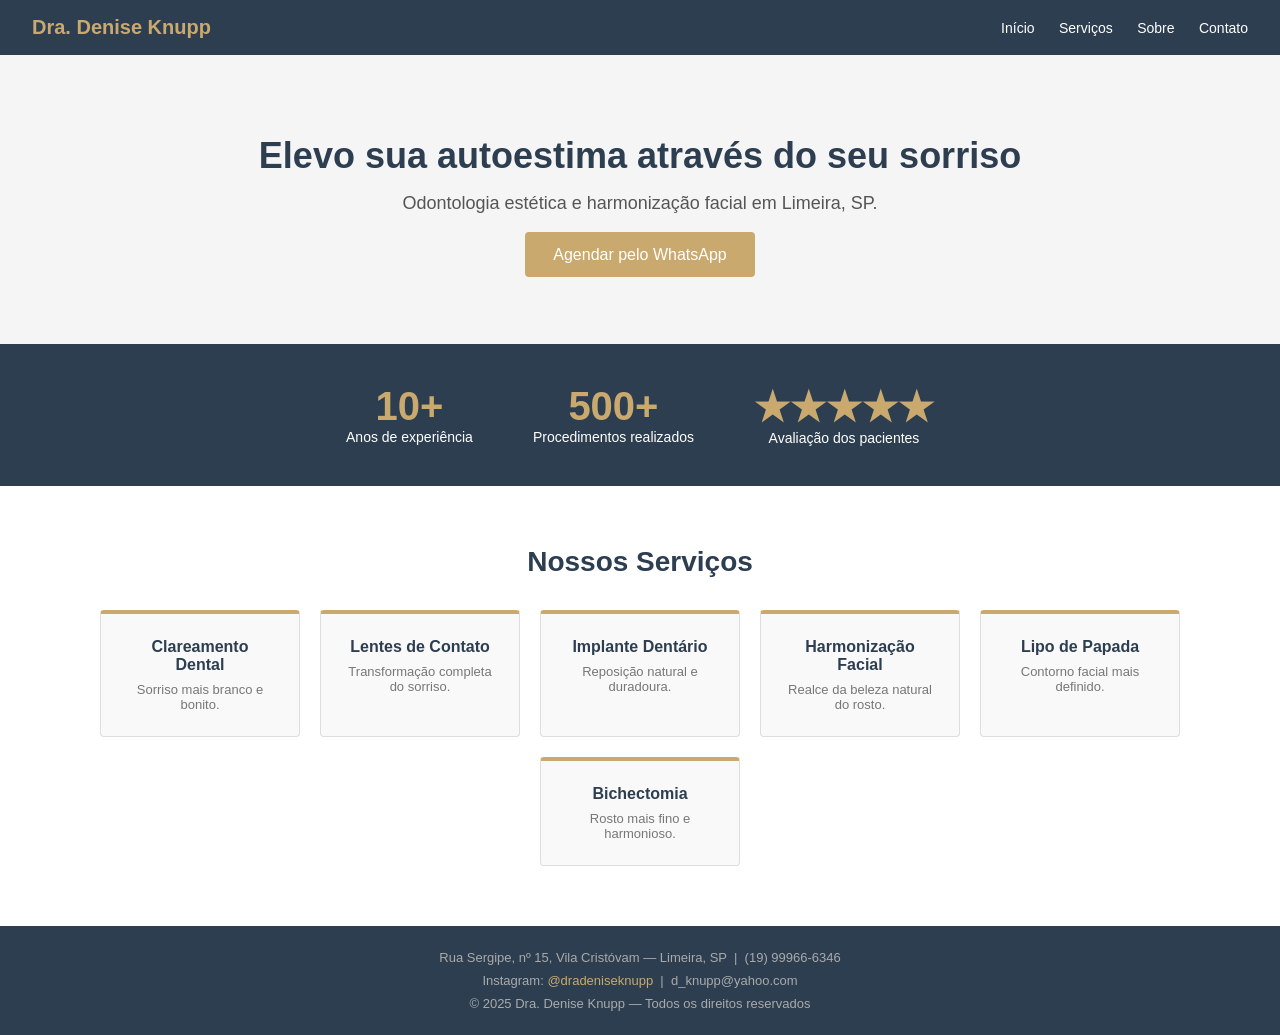
==== index.html @ b13bf1d1 "Feat: Implemtaçao do footer na home" ====
<!DOCTYPE html>
<html lang="pt-br">
<head>
  <meta charset="UTF-8">
  <meta name="viewport" content="width=device-width, initial-scale=1.0">
  <title>Dra. Denise Knupp - Odontologia</title>
  <link rel="stylesheet" href="style.css">
</head>
<body>

  <header>
    <h1>Dra. Denise Knupp</h1>
    <nav>
      <a href="#">Início</a>
      <a href="#">Serviços</a>
      <a href="#">Sobre</a>
      <a href="#">Contato</a>
    </nav>
  </header>

  <section class="hero">
    <h2>Elevo sua autoestima através do seu sorriso</h2>
    <p>Odontologia estética e harmonização facial em Limeira, SP.</p>
    <a href="https://wa.me/5519999666346" target="_blank">Agendar pelo WhatsApp</a>
  </section>

  <section class="numeros">
    <div>
      <h3>10+</h3>
      <p>Anos de experiência</p>
    </div>
    <div>
      <h3>500+</h3>
      <p>Procedimentos realizados</p>
    </div>
    <div>
      <h3>★★★★★</h3>
      <p>Avaliação dos pacientes</p>
    </div>
  </section>

  <section class="servicos">
    <h2>Nossos Serviços</h2>
    <div class="cards">
      <div class="card">
        <h3>Clareamento Dental</h3>
        <p>Sorriso mais branco e bonito.</p>
      </div>
      <div class="card">
        <h3>Lentes de Contato</h3>
        <p>Transformação completa do sorriso.</p>
      </div>
      <div class="card">
        <h3>Implante Dentário</h3>
        <p>Reposição natural e duradoura.</p>
      </div>
      <div class="card">
        <h3>Harmonização Facial</h3>
        <p>Realce da beleza natural do rosto.</p>
      </div>
      <div class="card">
        <h3>Lipo de Papada</h3>
        <p>Contorno facial mais definido.</p>
      </div>
      <div class="card">
        <h3>Bichectomia</h3>
        <p>Rosto mais fino e harmonioso.</p>
      </div>
    </div>
  </section>

  <footer>
    <p>Rua Sergipe, nº 15, Vila Cristóvam — Limeira, SP &nbsp;|&nbsp; (19) 99966-6346</p>
    <p>
      Instagram: <a href="https://instagram.com/dradeniseknupp" target="_blank">@dradeniseknupp</a>
      &nbsp;|&nbsp; d_knupp@yahoo.com
    </p>
    <p>© 2025 Dra. Denise Knupp — Todos os direitos reservados</p>
  </footer>

</body>
</html>
---- style.css ----
* {
  margin: 0;
  padding: 0;
  box-sizing: border-box;
}

body {
  font-family: Arial, sans-serif;
  background-color: #ffffff;
  color: #2C3E50;
}

/* HEADER */
header {
  background-color: #2C3E50;
  padding: 16px 32px;
  display: flex;
  justify-content: space-between;
  align-items: center;
}

header h1 {
  color: #C9A96E;
  font-size: 20px;
}

nav a {
  color: #ffffff;
  text-decoration: none;
  margin-left: 20px;
  font-size: 14px;
}

nav a:hover {
  color: #C9A96E;
}

/* HERO */
.hero {
  background-color: #f5f5f5;
  padding: 80px 32px;
  text-align: center;
}

.hero h2 {
  font-size: 36px;
  color: #2C3E50;
  margin-bottom: 16px;
}

.hero p {
  font-size: 18px;
  color: #555;
  margin-bottom: 32px;
}

.hero a {
  background-color: #C9A96E;
  color: #ffffff;
  padding: 14px 28px;
  text-decoration: none;
  font-size: 16px;
  border-radius: 4px;
}

.hero a:hover {
  background-color: #b8924f;
}

/* NUMEROS */
.numeros {
  background-color: #2C3E50;
  color: white;
  display: flex;
  justify-content: center;
  gap: 60px;
  padding: 40px 32px;
  text-align: center;
}

.numeros div h3 {
  font-size: 40px;
  color: #C9A96E;
}

.numeros div p {
  font-size: 14px;
}

/* SERVICOS */
.servicos {
  padding: 60px 32px;
  text-align: center;
}

.servicos h2 {
  font-size: 28px;
  margin-bottom: 32px;
  color: #2C3E50;
}

.cards {
  display: flex;
  flex-wrap: wrap;
  gap: 20px;
  justify-content: center;
}

.card {
  background-color: #f9f9f9;
  border: 1px solid #ddd;
  border-top: 4px solid #C9A96E;
  padding: 24px;
  width: 200px;
  border-radius: 4px;
}

.card h3 {
  font-size: 16px;
  color: #2C3E50;
  margin-bottom: 8px;
}

.card p {
  font-size: 13px;
  color: #777;
}

/* FOOTER */
footer {
  background-color: #2C3E50;
  color: #aaa;
  text-align: center;
  padding: 24px;
  font-size: 13px;
}

footer a {
  color: #C9A96E;
  text-decoration: none;
}

footer p + p {
  margin-top: 8px;
}
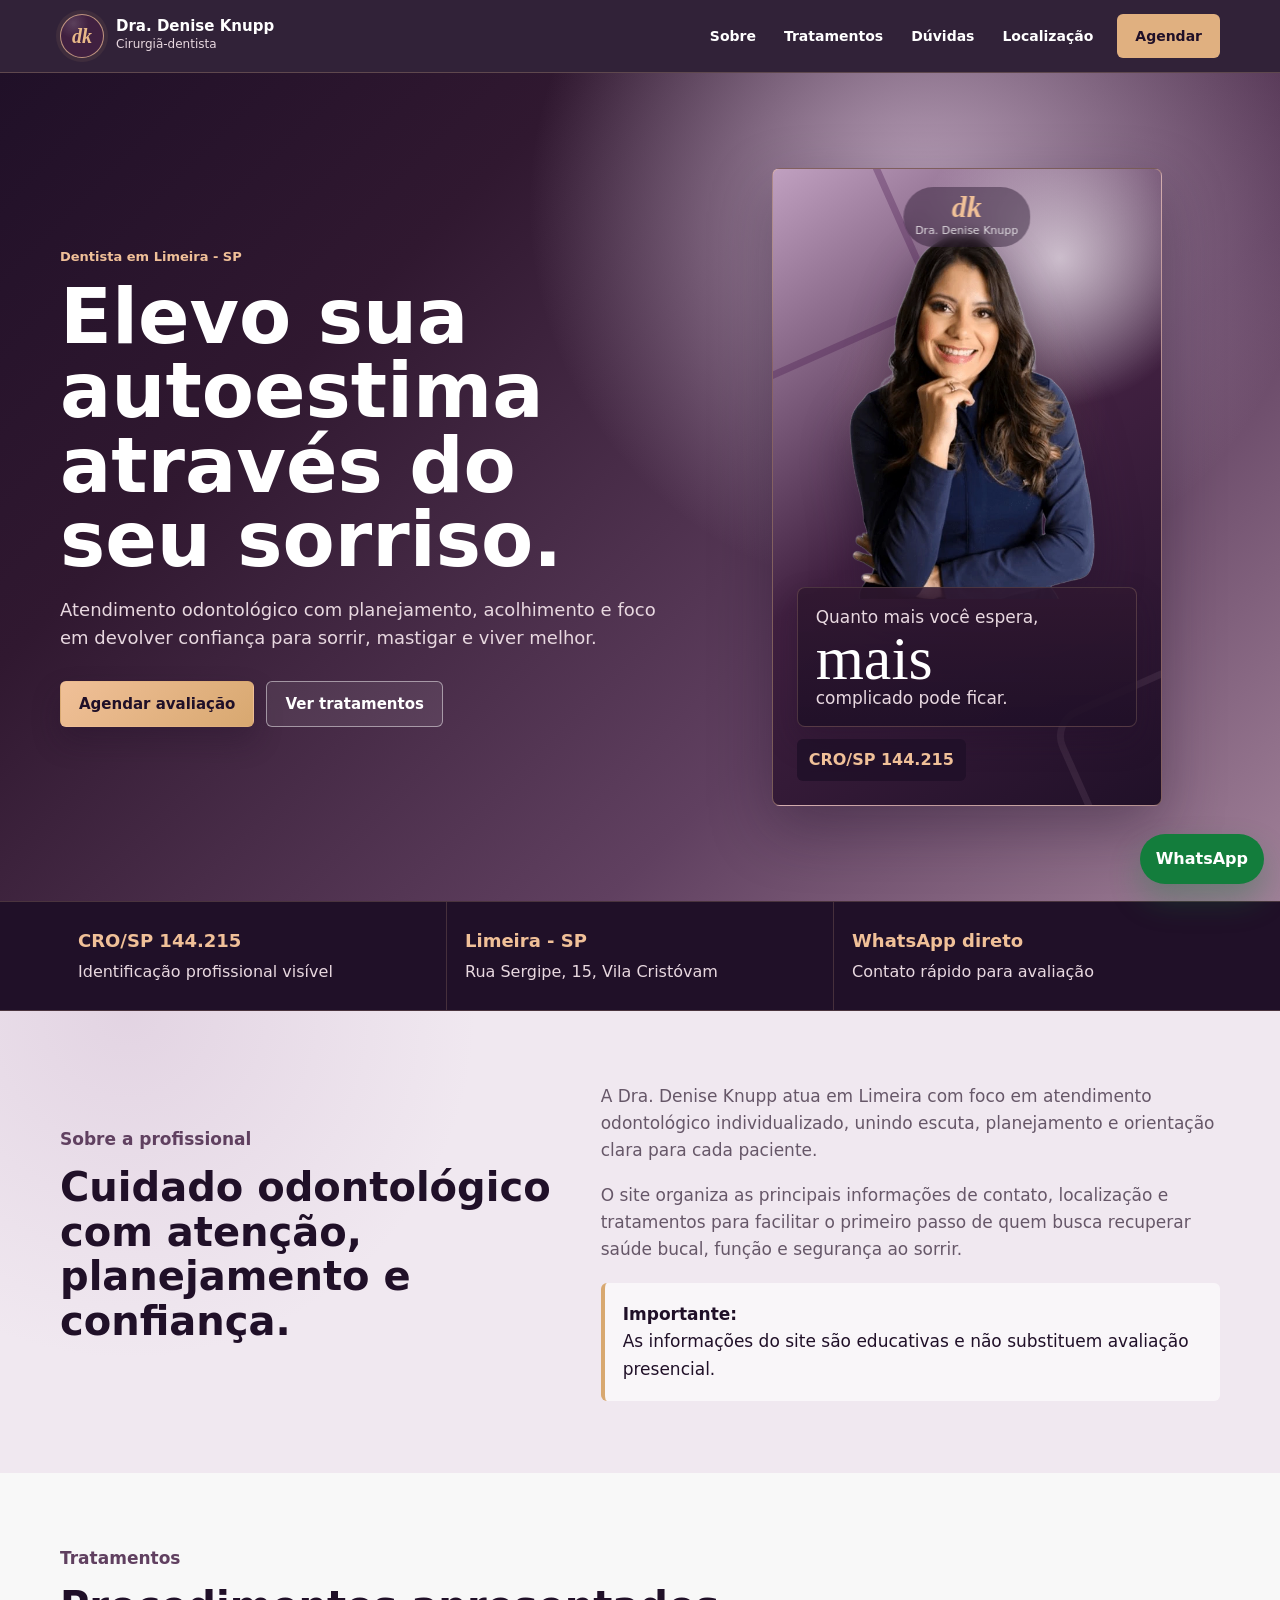
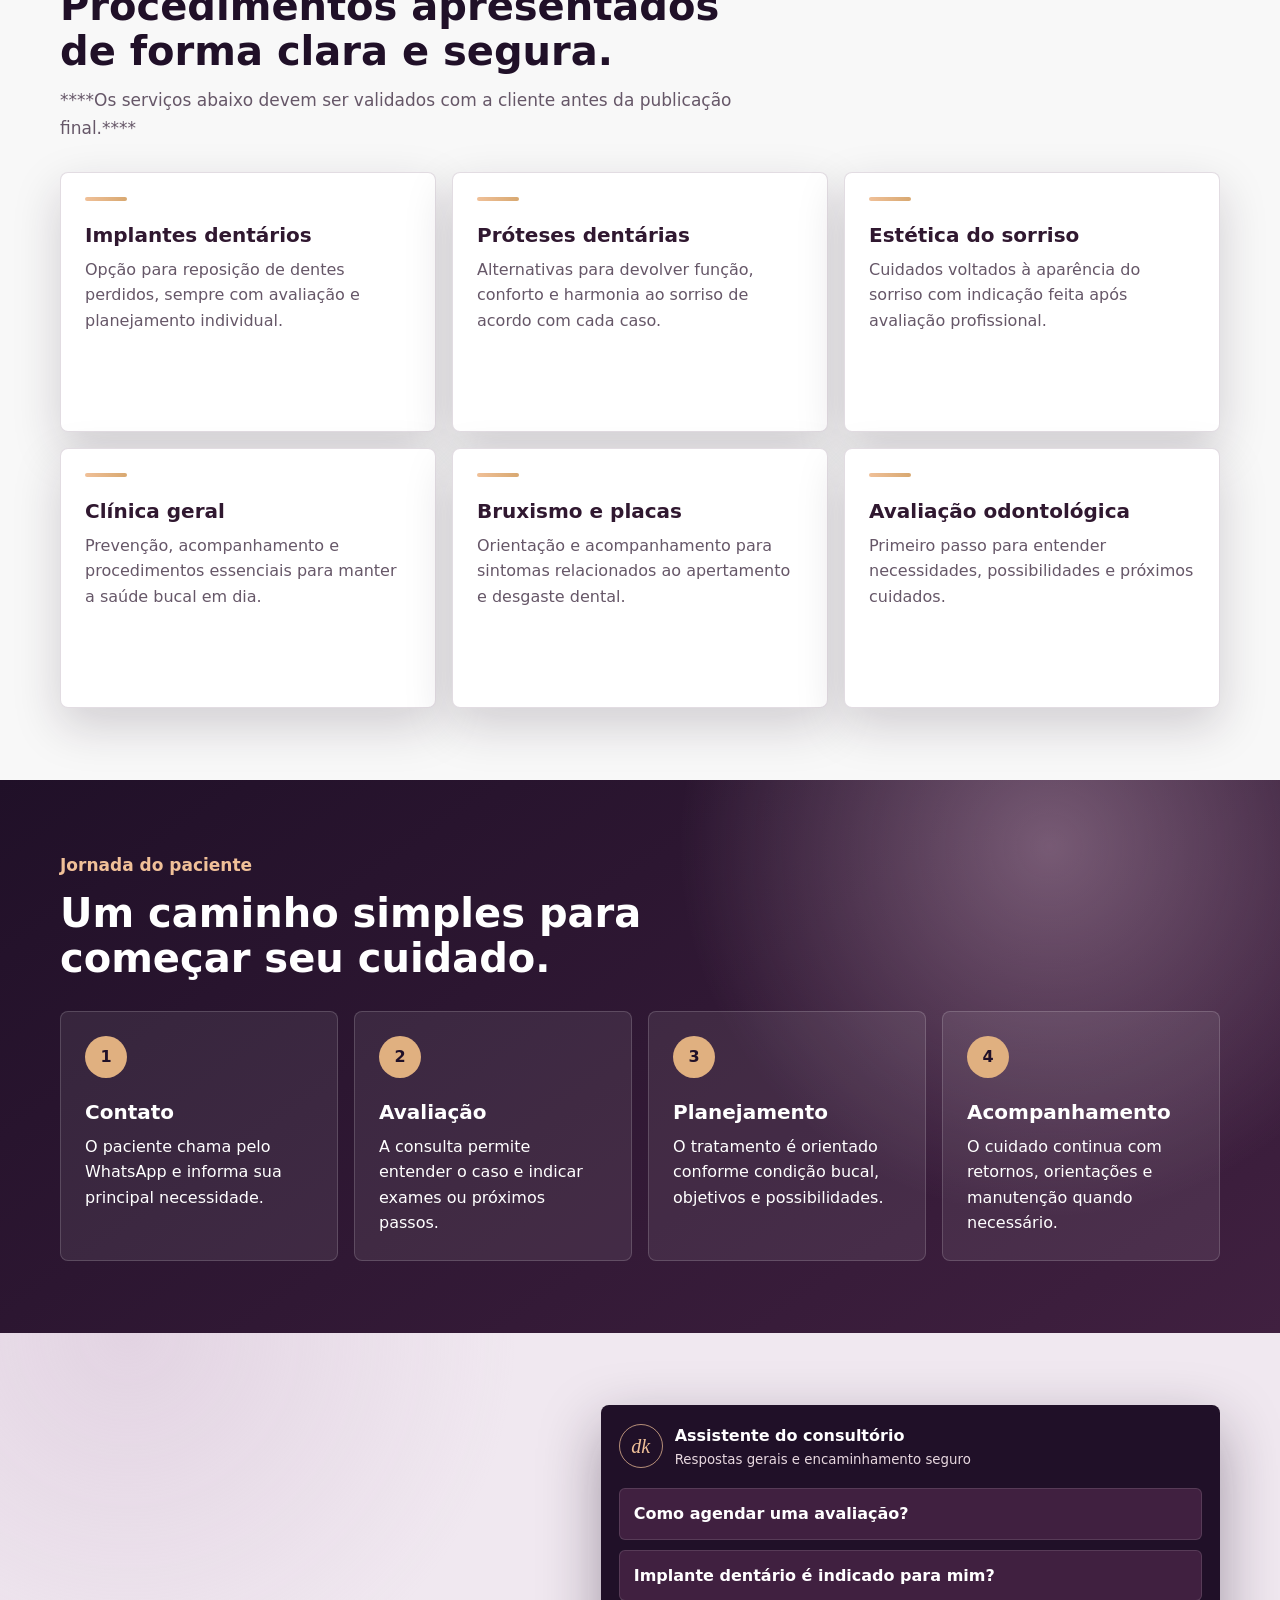
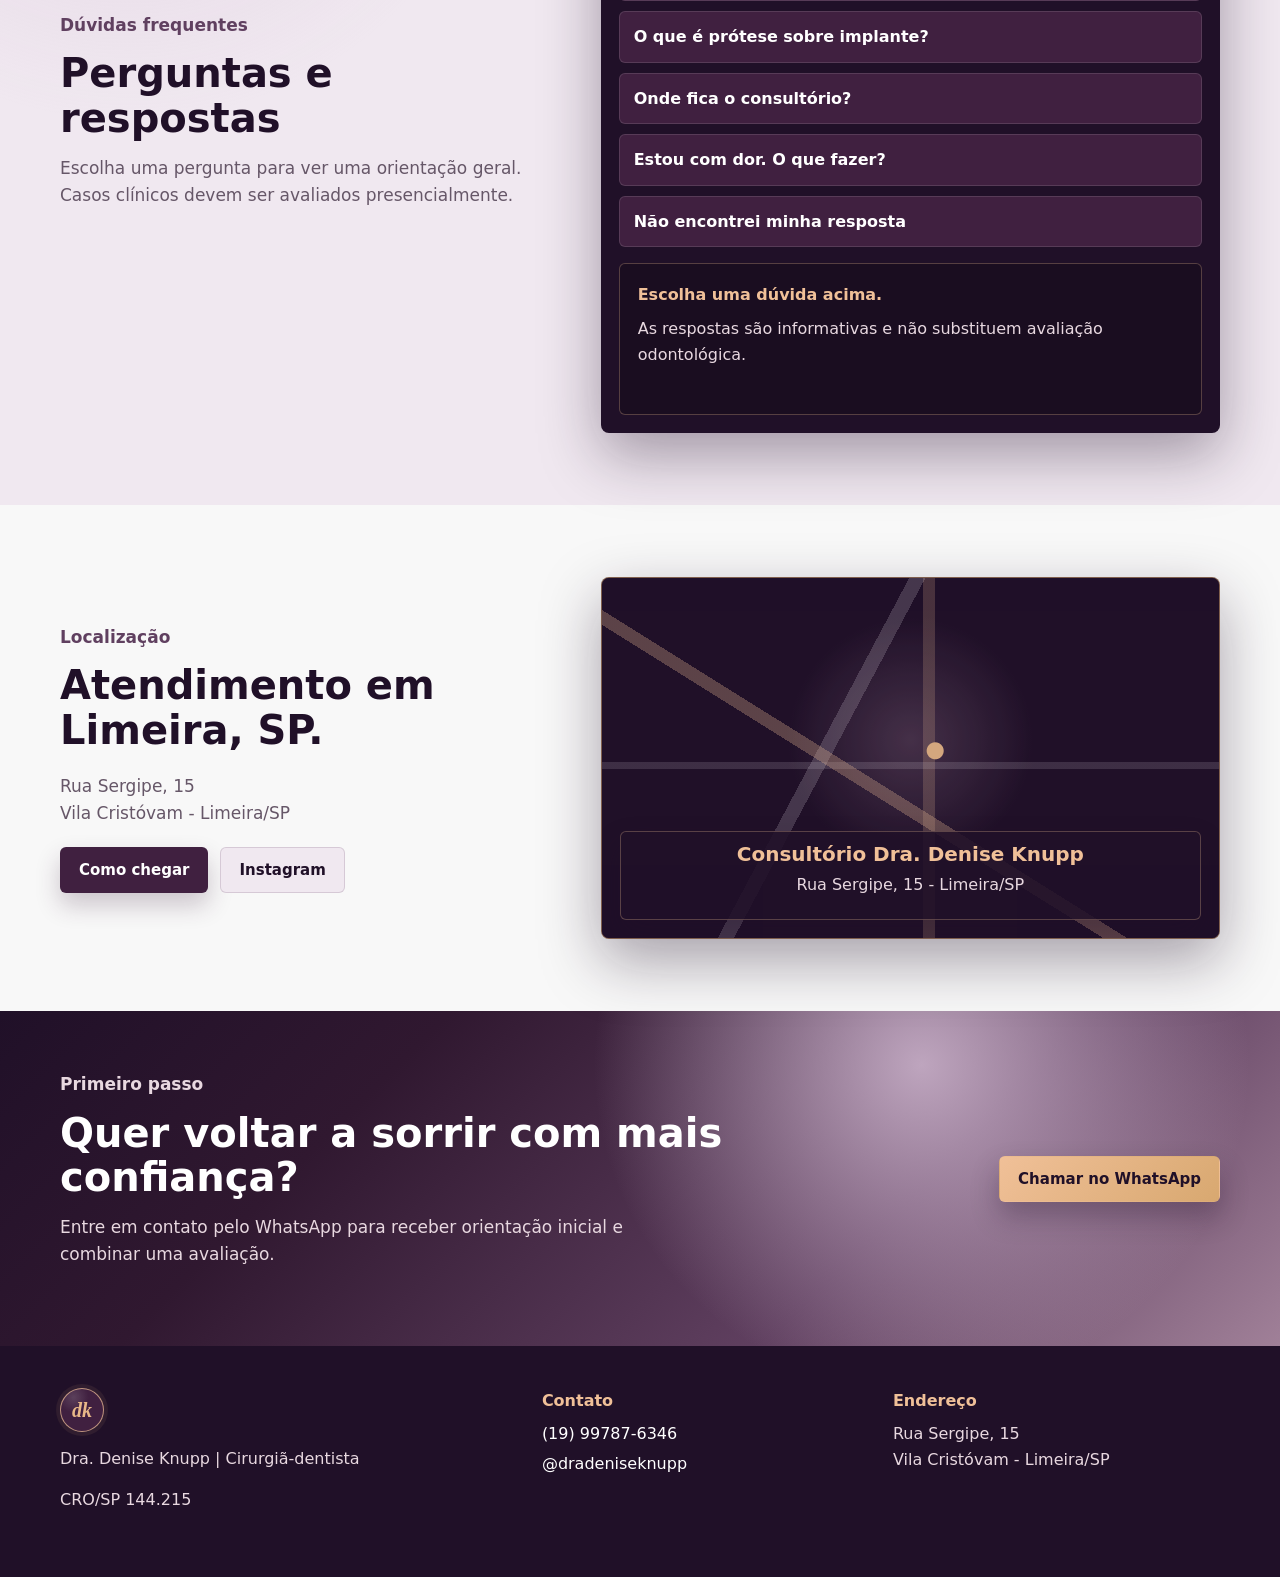
==== commit 5dc2a3c7: "Implementa landing page da Dra Denise Knupp" ====
--- a/index.html
+++ b/index.html
@@ -1,82 +1,381 @@
 <!DOCTYPE html>
-<html lang="pt-br">
+<html lang="pt-BR">
 <head>
   <meta charset="UTF-8">
   <meta name="viewport" content="width=device-width, initial-scale=1.0">
-  <title>Dra. Denise Knupp - Odontologia</title>
+  <meta name="robots" content="noindex, nofollow">
+  <meta name="description" content="Landing page da Dra. Denise Knupp, cirurgiã-dentista e implantodontista em Limeira, SP. Agende sua avaliação pelo WhatsApp.">
+  <meta property="og:title" content="Dra. Denise Knupp | Dentista em Limeira">
+  <meta property="og:description" content="Implantes, próteses e cuidado odontológico com planejamento, segurança e acolhimento em Limeira, SP.">
+  <meta property="og:type" content="website">
+  <meta property="og:locale" content="pt_BR">
+  <meta name="theme-color" content="#301830">
+  <title>Dra. Denise Knupp | Dentista em Limeira</title>
+  <link rel="icon" href="data:image/svg+xml,%3Csvg xmlns='http://www.w3.org/2000/svg' viewBox='0 0 64 64'%3E%3Crect width='64' height='64' rx='32' fill='%23201028'/%3E%3Ctext x='32' y='42' text-anchor='middle' font-size='30' fill='%23F0C098' font-family='serif' font-style='italic'%3Edk%3C/text%3E%3C/svg%3E">
   <link rel="stylesheet" href="style.css">
+  <script type="application/ld+json">
+    {
+      "@context": "https://schema.org",
+      "@type": "Dentist",
+      "name": "Dra. Denise Knupp",
+      "description": "Cirurgiã-dentista e implantodontista em Limeira, SP.",
+      "telephone": "+55 19 99787-6346",
+      "address": {
+        "@type": "PostalAddress",
+        "streetAddress": "Rua Sergipe, 15, Vila Cristóvam",
+        "addressLocality": "Limeira",
+        "addressRegion": "SP",
+        "addressCountry": "BR"
+      },
+      "areaServed": "Limeira, SP",
+      "sameAs": [
+        "https://www.instagram.com/dradeniseknupp/"
+      ]
+    }
+  </script>
 </head>
 <body>
-
-  <header>
-    <h1>Dra. Denise Knupp</h1>
-    <nav>
-      <a href="#">Início</a>
-      <a href="#">Serviços</a>
-      <a href="#">Sobre</a>
-      <a href="#">Contato</a>
-    </nav>
+  <a class="skip-link" href="#conteudo">Ir para o conteúdo</a>
+
+  <header class="site-header" data-header>
+    <div class="header-inner">
+      <a class="brand" href="#inicio" aria-label="Início - Dra. Denise Knupp">
+        <span class="brand-mark" aria-hidden="true">dk</span>
+        <span class="brand-text">
+          <strong>Dra. Denise Knupp</strong>
+          <small>Cirurgiã-dentista</small>
+        </span>
+      </a>
+
+      <button class="menu-toggle" type="button" aria-label="Abrir menu" aria-controls="menu-principal" aria-expanded="false" data-menu-toggle>
+        <span></span>
+        <span></span>
+        <span></span>
+      </button>
+
+      <nav class="site-nav" id="menu-principal" data-nav aria-label="Navegação principal">
+        <a href="#sobre">Sobre</a>
+        <a href="#tratamentos">Tratamentos</a>
+        <a href="#duvidas">Dúvidas</a>
+        <a href="#localizacao">Localização</a>
+        <a class="nav-cta" href="https://wa.me/5519997876346?text=Ol%C3%A1%2C%20Dra.%20Denise%21%20Gostaria%20de%20agendar%20uma%20avalia%C3%A7%C3%A3o." target="_blank" rel="noopener">Agendar</a>
+      </nav>
+    </div>
   </header>
 
-  <section class="hero">
-    <h2>Elevo sua autoestima através do seu sorriso</h2>
-    <p>Odontologia estética e harmonização facial em Limeira, SP.</p>
-    <a href="https://wa.me/5519999666346" target="_blank">Agendar pelo WhatsApp</a>
-  </section>
-
-  <section class="numeros">
-    <div>
-      <h3>10+</h3>
-      <p>Anos de experiência</p>
+  <main id="conteudo">
+    <section class="hero section-purple" id="inicio">
+      <div class="section-shell hero-grid">
+        <div class="hero-copy reveal">
+          <p class="eyebrow">Dentista em Limeira - SP</p>
+          <h1>Elevo sua autoestima através do seu sorriso.</h1>
+          <p class="hero-lead">
+            Atendimento odontológico com planejamento, acolhimento e foco em devolver confiança para sorrir, mastigar e viver melhor.
+          </p>
+          <div class="hero-actions" aria-label="Ações principais">
+            <a class="button button-gold" href="https://wa.me/5519997876346?text=Ol%C3%A1%2C%20Dra.%20Denise%21%20Gostaria%20de%20agendar%20uma%20avalia%C3%A7%C3%A3o." target="_blank" rel="noopener">Agendar avaliação</a>
+            <a class="button button-outline" href="#tratamentos">Ver tratamentos</a>
+          </div>
+        </div>
+
+        <div class="hero-visual reveal" role="img" aria-label="Identidade visual roxa e dourada da Dra. Denise Knupp">
+          <div class="visual-card">
+            <div class="visual-logo">
+              <span>dk</span>
+              <small>Dra. Denise Knupp</small>
+            </div>
+            <img class="visual-portrait" src="assets/dra-denise-portrait.webp" alt="Dra. Denise Knupp sorrindo">
+            <div class="smile-line"></div>
+            <div class="visual-copy">
+              <span>Quanto mais você espera,</span>
+              <strong>mais</strong>
+              <span>complicado pode ficar.</span>
+            </div>
+            <div class="visual-chip">CRO/SP 144.215</div>
+          </div>
+        </div>
+      </div>
+    </section>
+
+    <section class="trust-strip" aria-label="Informações de confiança">
+      <div class="section-shell trust-grid">
+        <div>
+          <strong>CRO/SP 144.215</strong>
+          <span>Identificação profissional visível</span>
+        </div>
+        <div>
+          <strong>Limeira - SP</strong>
+          <span>Rua Sergipe, 15, Vila Cristóvam</span>
+        </div>
+        <div>
+          <strong>WhatsApp direto</strong>
+          <span>Contato rápido para avaliação</span>
+        </div>
+      </div>
+    </section>
+
+    <section class="section section-light" id="sobre">
+      <div class="section-shell split-layout">
+        <div class="section-heading reveal">
+          <p class="eyebrow dark">Sobre a profissional</p>
+          <h2>Cuidado odontológico com atenção, planejamento e confiança.</h2>
+        </div>
+        <div class="content-block reveal">
+          <p>
+            A Dra. Denise Knupp atua em Limeira com foco em atendimento odontológico individualizado, unindo escuta, planejamento e orientação clara para cada paciente.
+          </p>
+          <p>
+            O site organiza as principais informações de contato, localização e tratamentos para facilitar o primeiro passo de quem busca recuperar saúde bucal, função e segurança ao sorrir.
+          </p>
+          <div class="note-box">
+            <strong>Importante:</strong>
+            <span>As informações do site são educativas e não substituem avaliação presencial.</span>
+          </div>
+        </div>
+      </div>
+    </section>
+
+    <section class="section section-white" id="tratamentos">
+      <div class="section-shell">
+        <div class="section-heading narrow reveal">
+          <p class="eyebrow dark">Tratamentos</p>
+          <h2>Procedimentos apresentados de forma clara e segura.</h2>
+          <p>****Os serviços abaixo devem ser validados com a cliente antes da publicação final.****</p>
+        </div>
+
+        <div class="cards-grid">
+          <article class="service-card reveal" tabindex="0">
+            <div class="service-card-inner">
+              <div class="service-face service-front">
+                <span class="card-accent"></span>
+                <h3>Implantes dentários</h3>
+                <p>Opção para reposição de dentes perdidos, sempre com avaliação e planejamento individual.</p>
+              </div>
+              <div class="service-face service-back">
+                <img src="assets/treatment-implant.webp" alt="Modelo odontológico com implantes dentários">
+                <div class="service-back-overlay">
+                  <strong>Implantes dentários</strong>
+                  <span>Planejamento cuidadoso para recuperar função e segurança ao sorrir.</span>
+                </div>
+              </div>
+            </div>
+          </article>
+          <article class="service-card reveal" tabindex="0">
+            <div class="service-card-inner">
+              <div class="service-face service-front">
+                <span class="card-accent"></span>
+                <h3>Próteses dentárias</h3>
+                <p>Alternativas para devolver função, conforto e harmonia ao sorriso de acordo com cada caso.</p>
+              </div>
+              <div class="service-face service-back">
+                <img src="assets/treatment-prosthesis.webp" alt="Próteses dentárias para reabilitação oral">
+                <div class="service-back-overlay">
+                  <strong>Próteses dentárias</strong>
+                  <span>Soluções de reabilitação indicadas conforme avaliação profissional.</span>
+                </div>
+              </div>
+            </div>
+          </article>
+          <article class="service-card reveal" tabindex="0">
+            <div class="service-card-inner">
+              <div class="service-face service-front">
+                <span class="card-accent"></span>
+                <h3>Estética do sorriso</h3>
+                <p>Cuidados voltados à aparência do sorriso com indicação feita após avaliação profissional.</p>
+              </div>
+              <div class="service-face service-back">
+                <img src="assets/treatment-aesthetic.webp" alt="Espelho odontológico associado ao cuidado estético do sorriso">
+                <div class="service-back-overlay">
+                  <strong>Estética do sorriso</strong>
+                  <span>Condutas para harmonia e autoestima.</span>
+                </div>
+              </div>
+            </div>
+          </article>
+          <article class="service-card reveal" tabindex="0">
+            <div class="service-card-inner">
+              <div class="service-face service-front">
+                <span class="card-accent"></span>
+                <h3>Clínica geral</h3>
+                <p>Prevenção, acompanhamento e procedimentos essenciais para manter a saúde bucal em dia.</p>
+              </div>
+              <div class="service-face service-back">
+                <img src="assets/treatment-general.webp" alt="Instrumentos odontológicos organizados para atendimento">
+                <div class="service-back-overlay">
+                  <strong>Clínica geral</strong>
+                  <span>Base de cuidado para prevenção, orientação e acompanhamento contínuo.</span>
+                </div>
+              </div>
+            </div>
+          </article>
+          <article class="service-card reveal" tabindex="0">
+            <div class="service-card-inner">
+              <div class="service-face service-front">
+                <span class="card-accent"></span>
+                <h3>Bruxismo e placas</h3>
+                <p>Orientação e acompanhamento para sintomas relacionados ao apertamento e desgaste dental.</p>
+              </div>
+              <div class="service-face service-back">
+                <img src="assets/treatment-bruxism.webp" alt="Placa ou protetor bucal usado para proteção dental">
+                <div class="service-back-overlay">
+                  <strong>Bruxismo e placas</strong>
+                  <span>Avaliação de sintomas e indicação individualizada quando necessário.</span>
+                </div>
+              </div>
+            </div>
+          </article>
+          <article class="service-card reveal" tabindex="0">
+            <div class="service-card-inner">
+              <div class="service-face service-front">
+                <span class="card-accent"></span>
+                <h3>Avaliação odontológica</h3>
+                <p>Primeiro passo para entender necessidades, possibilidades e próximos cuidados.</p>
+              </div>
+              <div class="service-face service-back">
+                <img src="assets/treatment-evaluation.webp" alt="Espelho clínico usado em avaliação odontológica">
+                <div class="service-back-overlay">
+                  <strong>Avaliação odontológica</strong>
+                  <span>Momento para ouvir o paciente, examinar e orientar próximos passos.</span>
+                </div>
+              </div>
+            </div>
+          </article>
+        </div>
+      </div>
+    </section>
+
+    <section class="section section-purple-soft">
+      <div class="section-shell">
+        <div class="section-heading narrow on-purple reveal">
+          <p class="eyebrow">Jornada do paciente</p>
+          <h2>Um caminho simples para começar seu cuidado.</h2>
+        </div>
+
+        <div class="steps-grid">
+          <article class="step-card reveal">
+            <span>1</span>
+            <h3>Contato</h3>
+            <p>O paciente chama pelo WhatsApp e informa sua principal necessidade.</p>
+          </article>
+          <article class="step-card reveal">
+            <span>2</span>
+            <h3>Avaliação</h3>
+            <p>A consulta permite entender o caso e indicar exames ou próximos passos.</p>
+          </article>
+          <article class="step-card reveal">
+            <span>3</span>
+            <h3>Planejamento</h3>
+            <p>O tratamento é orientado conforme condição bucal, objetivos e possibilidades.</p>
+          </article>
+          <article class="step-card reveal">
+            <span>4</span>
+            <h3>Acompanhamento</h3>
+            <p>O cuidado continua com retornos, orientações e manutenção quando necessário.</p>
+          </article>
+        </div>
+      </div>
+    </section>
+
+    <section class="section section-light" id="duvidas">
+      <div class="section-shell chat-layout">
+        <div class="section-heading reveal">
+          <p class="eyebrow dark">Dúvidas frequentes</p>
+          <h2>Perguntas e respostas</h2>
+          <p>Escolha uma pergunta para ver uma orientação geral. Casos clínicos devem ser avaliados presencialmente.</p>
+        </div>
+
+        <div class="chat-panel reveal" aria-live="polite">
+          <div class="chat-header">
+            <span class="chat-avatar" aria-hidden="true">dk</span>
+            <div>
+              <strong>Assistente do consultório</strong>
+              <small>Respostas gerais e encaminhamento seguro</small>
+            </div>
+          </div>
+
+          <div class="question-list" aria-label="Perguntas frequentes">
+            <button type="button" data-answer="avaliacao">Como agendar uma avaliação?</button>
+            <button type="button" data-answer="implante">Implante dentário é indicado para mim?</button>
+            <button type="button" data-answer="protocolo">O que é prótese sobre implante?</button>
+            <button type="button" data-answer="localizacao">Onde fica o consultório?</button>
+            <button type="button" data-answer="urgencia">Estou com dor. O que fazer?</button>
+            <button type="button" data-answer="contato">Não encontrei minha resposta</button>
+          </div>
+
+          <div class="answer-box" data-answer-box>
+            <strong>Escolha uma dúvida acima.</strong>
+            <p>As respostas são informativas e não substituem avaliação odontológica.</p>
+          </div>
+        </div>
+      </div>
+    </section>
+
+    <section class="section section-white" id="localizacao">
+      <div class="section-shell location-grid">
+        <div class="section-heading reveal">
+          <p class="eyebrow dark">Localização</p>
+          <h2>Atendimento em Limeira, SP.</h2>
+          <address>
+            Rua Sergipe, 15<br>
+            Vila Cristóvam - Limeira/SP
+          </address>
+          <div class="location-actions">
+            <a class="button button-purple" href="https://www.google.com/maps/search/?api=1&query=Rua%20Sergipe%2015%20Vila%20Crist%C3%B3vam%20Limeira%20SP" target="_blank" rel="noopener">Como chegar</a>
+            <a class="button button-soft" href="https://www.instagram.com/dradeniseknupp/" target="_blank" rel="noopener">Instagram</a>
+          </div>
+        </div>
+
+        <div class="map-card reveal" aria-label="Mapa do consultório Dra. Denise Knupp">
+          <iframe
+            title="Mapa do consultório Dra. Denise Knupp em Limeira"
+            src="https://www.google.com/maps?q=Rua%20Sergipe%2C%2015%2C%20Vila%20Crist%C3%B3vam%2C%20Limeira%20SP&output=embed"
+            loading="lazy"
+            referrerpolicy="no-referrer-when-downgrade"
+            allowfullscreen>
+          </iframe>
+          <div class="map-caption">
+            <strong>Consultório Dra. Denise Knupp</strong>
+            <span>Rua Sergipe, 15 - Limeira/SP</span>
+          </div>
+        </div>
+      </div>
+    </section>
+
+    <section class="final-cta section-purple">
+      <div class="section-shell final-grid">
+        <div class="reveal">
+          <p class="eyebrow">Primeiro passo</p>
+          <h2>Quer voltar a sorrir com mais confiança?</h2>
+          <p>Entre em contato pelo WhatsApp para receber orientação inicial e combinar uma avaliação.</p>
+        </div>
+        <a class="button button-gold" href="https://wa.me/5519997876346?text=Ol%C3%A1%2C%20Dra.%20Denise%21%20Gostaria%20de%20agendar%20uma%20avalia%C3%A7%C3%A3o." target="_blank" rel="noopener">Chamar no WhatsApp</a>
+      </div>
+    </section>
+  </main>
+
+  <footer class="site-footer">
+    <div class="section-shell footer-grid">
+      <div>
+        <span class="brand-mark footer-mark" aria-hidden="true">dk</span>
+        <p>Dra. Denise Knupp | Cirurgiã-dentista</p>
+        <p>CRO/SP 144.215</p>
+      </div>
+      <div>
+        <strong>Contato</strong>
+        <a href="https://wa.me/5519997876346?text=Ol%C3%A1%2C%20Dra.%20Denise%21%20Gostaria%20de%20agendar%20uma%20avalia%C3%A7%C3%A3o." target="_blank" rel="noopener">(19) 99787-6346</a>
+        <a href="https://www.instagram.com/dradeniseknupp/" target="_blank" rel="noopener">@dradeniseknupp</a>
+      </div>
+      <div>
+        <strong>Endereço</strong>
+        <p>Rua Sergipe, 15<br>Vila Cristóvam - Limeira/SP</p>
+      </div>
     </div>
-    <div>
-      <h3>500+</h3>
-      <p>Procedimentos realizados</p>
-    </div>
-    <div>
-      <h3>★★★★★</h3>
-      <p>Avaliação dos pacientes</p>
-    </div>
-  </section>
-
-  <section class="servicos">
-    <h2>Nossos Serviços</h2>
-    <div class="cards">
-      <div class="card">
-        <h3>Clareamento Dental</h3>
-        <p>Sorriso mais branco e bonito.</p>
-      </div>
-      <div class="card">
-        <h3>Lentes de Contato</h3>
-        <p>Transformação completa do sorriso.</p>
-      </div>
-      <div class="card">
-        <h3>Implante Dentário</h3>
-        <p>Reposição natural e duradoura.</p>
-      </div>
-      <div class="card">
-        <h3>Harmonização Facial</h3>
-        <p>Realce da beleza natural do rosto.</p>
-      </div>
-      <div class="card">
-        <h3>Lipo de Papada</h3>
-        <p>Contorno facial mais definido.</p>
-      </div>
-      <div class="card">
-        <h3>Bichectomia</h3>
-        <p>Rosto mais fino e harmonioso.</p>
-      </div>
-    </div>
-  </section>
-
-  <footer>
-    <p>Rua Sergipe, nº 15, Vila Cristóvam — Limeira, SP &nbsp;|&nbsp; (19) 99966-6346</p>
-    <p>
-      Instagram: <a href="https://instagram.com/dradeniseknupp" target="_blank">@dradeniseknupp</a>
-      &nbsp;|&nbsp; d_knupp@yahoo.com
-    </p>
-    <p>© 2025 Dra. Denise Knupp — Todos os direitos reservados</p>
   </footer>
 
+  <a class="floating-whatsapp" href="https://wa.me/5519997876346?text=Ol%C3%A1%2C%20Dra.%20Denise%21%20Gostaria%20de%20agendar%20uma%20avalia%C3%A7%C3%A3o." target="_blank" rel="noopener" aria-label="Chamar no WhatsApp">
+    WhatsApp
+  </a>
+
+  <script src="script.js"></script>
 </body>
 </html>
--- a/style.css
+++ b/style.css
@@ -1,145 +1,1248 @@
+:root {
+  --purple-950: #201028;
+  --purple-900: #301830;
+  --purple-850: #402040;
+  --purple-800: #482850;
+  --purple-700: #604060;
+  --purple-600: #684870;
+  --lilac-500: #A08098;
+  --lilac-400: #B090A8;
+  --lilac-300: #C0A0C0;
+  --lilac-200: #D0B8D0;
+  --lilac-100: #F0E8F0;
+  --gold-600: #D8A870;
+  --gold-500: #E0B080;
+  --gold-400: #E8B888;
+  --gold-300: #F0C098;
+  --white: #FFFFFF;
+  --soft-white: #F8F8F8;
+  --ink: #211827;
+  --muted: #665768;
+  --text-muted-on-purple: #E8D8E0;
+  --whatsapp: #25D366;
+  --whatsapp-dark: #137D3C;
+  --max-width: 1160px;
+  --radius-sm: 6px;
+  --radius-md: 8px;
+  --shadow-soft: 0 18px 48px rgba(32, 16, 40, 0.18);
+  --shadow-purple: 0 22px 60px rgba(32, 16, 40, 0.38);
+}
+
 * {
+  box-sizing: border-box;
+}
+
+html {
+  scroll-behavior: smooth;
+}
+
+body {
   margin: 0;
+  font-family: Inter, "Segoe UI", system-ui, -apple-system, BlinkMacSystemFont, Arial, sans-serif;
+  color: var(--ink);
+  background: var(--soft-white);
+  line-height: 1.6;
+}
+
+body.nav-open {
+  overflow: hidden;
+}
+
+img,
+svg {
+  max-width: 100%;
+}
+
+a {
+  color: inherit;
+}
+
+button,
+a {
+  -webkit-tap-highlight-color: transparent;
+}
+
+:focus-visible {
+  outline: 3px solid var(--gold-400);
+  outline-offset: 4px;
+}
+
+.skip-link {
+  position: fixed;
+  top: 12px;
+  left: 12px;
+  z-index: 1000;
+  transform: translateY(-140%);
+  background: var(--gold-400);
+  color: var(--purple-950);
+  padding: 10px 14px;
+  border-radius: var(--radius-sm);
+  font-weight: 800;
+}
+
+.skip-link:focus {
+  transform: translateY(0);
+}
+
+.section-shell {
+  width: min(100% - 32px, var(--max-width));
+  margin-inline: auto;
+}
+
+.site-header {
+  position: sticky;
+  top: 0;
+  z-index: 100;
+  background: rgba(32, 16, 40, 0.92);
+  border-bottom: 1px solid rgba(240, 192, 152, 0.24);
+  backdrop-filter: blur(14px);
+}
+
+.header-inner {
+  width: min(100% - 28px, var(--max-width));
+  min-height: 72px;
+  margin-inline: auto;
+  display: flex;
+  align-items: center;
+  justify-content: space-between;
+  gap: 18px;
+}
+
+.brand {
+  display: inline-flex;
+  align-items: center;
+  gap: 12px;
+  min-height: 48px;
+  text-decoration: none;
+  color: var(--white);
+}
+
+.brand-mark {
+  width: 44px;
+  height: 44px;
+  display: inline-grid;
+  place-items: center;
+  border: 1px solid rgba(240, 192, 152, 0.72);
+  border-radius: 50%;
+  color: var(--gold-400);
+  background: radial-gradient(circle at 30% 20%, rgba(248, 248, 248, 0.15), transparent 34%), var(--purple-850);
+  font-family: Georgia, "Times New Roman", serif;
+  font-size: 20px;
+  font-style: italic;
+  font-weight: 700;
+  line-height: 1;
+  box-shadow: 0 0 0 4px rgba(224, 176, 128, 0.08);
+}
+
+.brand-text {
+  display: grid;
+  gap: 0;
+}
+
+.brand-text strong {
+  font-size: 15px;
+  line-height: 1.2;
+}
+
+.brand-text small {
+  color: var(--text-muted-on-purple);
+  font-size: 12px;
+}
+
+.menu-toggle {
+  width: 46px;
+  height: 46px;
+  border: 1px solid rgba(240, 232, 240, 0.22);
+  border-radius: var(--radius-sm);
+  background: rgba(255, 255, 255, 0.08);
+  display: grid;
+  place-items: center;
+  gap: 4px;
+  padding: 12px;
+  cursor: pointer;
+}
+
+.menu-toggle span {
+  width: 20px;
+  height: 2px;
+  background: var(--white);
+  border-radius: 99px;
+}
+
+.site-nav {
+  position: fixed;
+  inset: 72px 0 auto 0;
+  display: none;
+  flex-direction: column;
+  gap: 8px;
+  padding: 18px;
+  background: var(--purple-950);
+  border-bottom: 1px solid rgba(240, 192, 152, 0.2);
+  box-shadow: var(--shadow-purple);
+}
+
+.site-nav.is-open {
+  display: flex;
+}
+
+.site-nav a {
+  min-height: 44px;
+  display: inline-flex;
+  align-items: center;
+  justify-content: center;
+  padding: 10px 14px;
+  border-radius: var(--radius-sm);
+  color: var(--white);
+  text-decoration: none;
+  font-weight: 700;
+}
+
+.site-nav a:hover,
+.site-nav a:focus-visible {
+  background: rgba(255, 255, 255, 0.1);
+}
+
+.site-nav .nav-cta {
+  background: var(--gold-500);
+  color: var(--purple-950);
+}
+
+.section-purple {
+  color: var(--white);
+  background:
+    radial-gradient(circle at 72% 16%, rgba(208, 184, 208, 0.85), transparent 34%),
+    linear-gradient(135deg, #201028 0%, #301830 28%, #604060 68%, #A08098 100%);
+}
+
+.hero {
+  min-height: calc(100svh - 72px);
+  display: grid;
+  align-items: center;
+  padding: 56px 0;
+  overflow: hidden;
+}
+
+.hero-grid,
+.split-layout,
+.chat-layout,
+.location-grid,
+.final-grid {
+  display: grid;
+  gap: 34px;
+}
+
+.eyebrow {
+  margin: 0 0 12px;
+  color: var(--gold-300);
+  font-size: 13px;
+  font-weight: 800;
+}
+
+.eyebrow.dark {
+  color: var(--purple-700);
+}
+
+h1,
+h2,
+h3,
+p {
+  margin-top: 0;
+}
+
+h1 {
+  max-width: 720px;
+  margin-bottom: 18px;
+  font-size: 46px;
+  line-height: 0.98;
+  color: var(--white);
+}
+
+h2 {
+  margin-bottom: 14px;
+  font-size: 32px;
+  line-height: 1.12;
+  color: var(--purple-950);
+}
+
+h3 {
+  font-size: 20px;
+  line-height: 1.2;
+}
+
+.hero-lead {
+  max-width: 620px;
+  margin-bottom: 28px;
+  color: var(--text-muted-on-purple);
+  font-size: 18px;
+}
+
+.hero-actions,
+.location-actions {
+  display: flex;
+  flex-direction: column;
+  gap: 12px;
+}
+
+.button {
+  min-height: 46px;
+  display: inline-flex;
+  align-items: center;
+  justify-content: center;
+  gap: 8px;
+  padding: 12px 18px;
+  border: 1px solid transparent;
+  border-radius: var(--radius-sm);
+  text-decoration: none;
+  font-size: 15px;
+  font-weight: 800;
+  line-height: 1.2;
+  transition: transform 180ms ease, box-shadow 180ms ease, background 180ms ease;
+}
+
+.button:hover {
+  transform: translateY(-2px);
+}
+
+.button-gold {
+  background: linear-gradient(135deg, var(--gold-300), var(--gold-600));
+  color: var(--purple-950);
+  box-shadow: 0 14px 28px rgba(32, 16, 40, 0.3);
+}
+
+.button-outline {
+  color: var(--white);
+  border-color: rgba(255, 255, 255, 0.48);
+  background: rgba(255, 255, 255, 0.08);
+}
+
+.button-purple {
+  color: var(--white);
+  background: var(--purple-850);
+  box-shadow: 0 12px 24px rgba(64, 32, 64, 0.24);
+}
+
+.button-soft {
+  color: var(--purple-950);
+  background: var(--lilac-100);
+  border-color: rgba(96, 64, 96, 0.18);
+}
+
+.hero-visual {
+  min-height: 420px;
+  display: grid;
+  place-items: center;
+}
+
+.visual-card {
+  position: relative;
+  width: min(100%, 360px);
+  min-height: 430px;
+  padding: 28px;
+  display: grid;
+  align-content: end;
+  overflow: hidden;
+  border: 1px solid rgba(240, 192, 152, 0.42);
+  border-radius: var(--radius-md);
+  background:
+    linear-gradient(160deg, rgba(32, 16, 40, 0.05), rgba(32, 16, 40, 0.84)),
+    radial-gradient(circle at 78% 18%, rgba(240, 232, 240, 0.72), transparent 26%),
+    linear-gradient(145deg, var(--lilac-300), var(--purple-850) 60%, var(--purple-950));
+  box-shadow: var(--shadow-purple);
+}
+
+.visual-card::before,
+.visual-card::after {
+  content: "";
+  position: absolute;
+  border: 7px solid rgba(64, 16, 72, 0.82);
+  border-radius: 30px;
+  transform: rotate(-24deg);
+}
+
+.visual-card::before {
+  width: 220px;
+  height: 290px;
+  top: -78px;
+  left: -88px;
+}
+
+.visual-card::after {
+  width: 170px;
+  height: 230px;
+  right: -88px;
+  bottom: -86px;
+  border-color: rgba(160, 128, 152, 0.38);
+}
+
+.visual-logo {
+  position: absolute;
+  top: 24px;
+  left: 50%;
+  transform: translateX(-50%);
+  display: grid;
+  justify-items: center;
+  color: var(--gold-300);
+  z-index: 2;
+}
+
+.visual-logo span {
+  font-family: Georgia, "Times New Roman", serif;
+  font-size: 38px;
+  font-style: italic;
+  font-weight: 700;
+  line-height: 1;
+}
+
+.visual-logo small {
+  color: rgba(255, 255, 255, 0.78);
+  font-size: 11px;
+}
+
+.smile-line {
+  position: absolute;
+  top: 132px;
+  left: 50%;
+  width: 150px;
+  height: 70px;
+  border-bottom: 4px solid rgba(240, 192, 152, 0.78);
+  border-radius: 0 0 120px 120px;
+  transform: translateX(-50%);
+  z-index: 2;
+}
+
+.visual-copy {
+  position: relative;
+  z-index: 2;
+  color: var(--white);
+  display: grid;
+  gap: 0;
+}
+
+.visual-copy span {
+  font-size: 17px;
+  color: var(--text-muted-on-purple);
+}
+
+.visual-copy strong {
+  font-family: Georgia, "Times New Roman", serif;
+  font-size: 76px;
+  line-height: 0.86;
+  font-weight: 500;
+}
+
+.visual-chip {
+  position: relative;
+  z-index: 2;
+  width: max-content;
+  margin-top: 22px;
+  padding: 8px 12px;
+  border-radius: var(--radius-sm);
+  background: rgba(48, 24, 48, 0.72);
+  color: var(--gold-300);
+  font-weight: 800;
+}
+
+.trust-strip {
+  color: var(--white);
+  background: var(--purple-950);
+  border-top: 1px solid rgba(240, 192, 152, 0.2);
+  border-bottom: 1px solid rgba(240, 192, 152, 0.2);
+}
+
+.trust-grid {
+  display: grid;
+  gap: 1px;
+  background: rgba(240, 192, 152, 0.18);
+}
+
+.trust-grid div {
+  min-height: 108px;
+  display: grid;
+  align-content: center;
+  gap: 3px;
+  padding: 22px 18px;
+  background: var(--purple-950);
+}
+
+.trust-grid strong {
+  color: var(--gold-300);
+  font-size: 18px;
+}
+
+.trust-grid span {
+  color: var(--text-muted-on-purple);
+}
+
+.section {
+  padding: 72px 0;
+}
+
+.section-light {
+  background:
+    radial-gradient(circle at 10% 0%, rgba(208, 184, 208, 0.42), transparent 28%),
+    var(--lilac-100);
+}
+
+.section-white {
+  background: var(--soft-white);
+}
+
+.section-purple-soft {
+  color: var(--white);
+  background:
+    radial-gradient(circle at 82% 12%, rgba(176, 144, 168, 0.55), transparent 32%),
+    linear-gradient(145deg, var(--purple-950), var(--purple-850));
+}
+
+.section-heading p {
+  color: var(--muted);
+  font-size: 17px;
+}
+
+.section-heading.on-purple h2,
+.section-heading.on-purple p {
+  color: var(--white);
+}
+
+.section-heading.on-purple .eyebrow {
+  color: var(--gold-300);
+}
+
+.section-heading.narrow {
+  max-width: 700px;
+  margin-bottom: 30px;
+}
+
+.content-block {
+  color: var(--muted);
+  font-size: 17px;
+}
+
+.note-box {
+  margin-top: 20px;
+  padding: 18px;
+  border-left: 4px solid var(--gold-600);
+  border-radius: var(--radius-sm);
+  background: rgba(255, 255, 255, 0.64);
+  color: var(--purple-950);
+}
+
+.note-box strong,
+.note-box span {
+  display: block;
+}
+
+.cards-grid,
+.steps-grid {
+  display: grid;
+  gap: 16px;
+}
+
+.service-card,
+.step-card {
+  position: relative;
+  min-height: 210px;
+  padding: 24px;
+  border-radius: var(--radius-md);
+  border: 1px solid rgba(96, 64, 96, 0.18);
+  background: var(--white);
+  box-shadow: var(--shadow-soft);
+}
+
+.service-card h3,
+.step-card h3 {
+  margin: 0 0 10px;
+  color: var(--purple-900);
+}
+
+.service-card p,
+.step-card p {
+  margin-bottom: 0;
+  color: var(--muted);
+}
+
+.card-accent {
+  width: 42px;
+  height: 4px;
+  display: block;
+  margin-bottom: 22px;
+  border-radius: 99px;
+  background: linear-gradient(90deg, var(--gold-300), var(--gold-600));
+}
+
+.step-card {
+  min-height: 190px;
+  color: var(--white);
+  background: rgba(255, 255, 255, 0.08);
+  border-color: rgba(255, 255, 255, 0.16);
+  box-shadow: none;
+}
+
+.step-card span {
+  width: 42px;
+  height: 42px;
+  display: inline-grid;
+  place-items: center;
+  margin-bottom: 22px;
+  border-radius: 50%;
+  background: var(--gold-500);
+  color: var(--purple-950);
+  font-weight: 900;
+}
+
+.step-card h3,
+.step-card p {
+  color: var(--white);
+}
+
+.chat-panel {
+  padding: 18px;
+  border-radius: var(--radius-md);
+  background: var(--purple-950);
+  color: var(--white);
+  box-shadow: var(--shadow-purple);
+}
+
+.chat-header {
+  display: flex;
+  align-items: center;
+  gap: 12px;
+  margin-bottom: 18px;
+}
+
+.chat-avatar {
+  width: 44px;
+  height: 44px;
+  display: grid;
+  place-items: center;
+  border-radius: 50%;
+  border: 1px solid rgba(240, 192, 152, 0.72);
+  color: var(--gold-300);
+  font-family: Georgia, "Times New Roman", serif;
+  font-size: 20px;
+  font-style: italic;
+}
+
+.chat-header small {
+  display: block;
+  color: var(--text-muted-on-purple);
+}
+
+.question-list {
+  display: grid;
+  gap: 10px;
+}
+
+.question-list button {
+  min-height: 46px;
+  padding: 12px 14px;
+  border: 1px solid rgba(255, 255, 255, 0.12);
+  border-radius: var(--radius-sm);
+  color: var(--white);
+  background: var(--purple-850);
+  font: inherit;
+  font-weight: 700;
+  text-align: left;
+  cursor: pointer;
+}
+
+.question-list button:hover,
+.question-list button.is-active {
+  background: var(--purple-700);
+}
+
+.answer-box {
+  min-height: 152px;
+  margin-top: 16px;
+  padding: 18px;
+  border: 1px solid rgba(240, 192, 152, 0.28);
+  border-radius: var(--radius-sm);
+  background: rgba(0, 0, 0, 0.18);
+}
+
+.answer-box strong {
+  display: block;
+  margin-bottom: 8px;
+  color: var(--gold-300);
+}
+
+.answer-box p {
+  margin-bottom: 0;
+  color: var(--text-muted-on-purple);
+}
+
+address {
+  margin: 20px 0;
+  color: var(--muted);
+  font-style: normal;
+  font-size: 17px;
+}
+
+.map-card {
+  min-height: 320px;
+  display: grid;
+  align-content: center;
+  justify-items: center;
+  text-align: center;
+  padding: 26px;
+  border-radius: var(--radius-md);
+  color: var(--white);
+  background:
+    radial-gradient(circle at 50% 26%, rgba(240, 192, 152, 0.26), transparent 24%),
+    linear-gradient(145deg, var(--purple-850), var(--purple-950));
+  box-shadow: var(--shadow-purple);
+}
+
+.map-pin {
+  position: relative;
+  width: 80px;
+  height: 80px;
+  margin-bottom: 18px;
+  border: 2px solid var(--gold-400);
+  border-radius: 50% 50% 50% 8px;
+  transform: rotate(-45deg);
+  background: rgba(255, 255, 255, 0.08);
+}
+
+.map-pin::after {
+  content: "";
+  width: 24px;
+  height: 24px;
+  position: absolute;
+  inset: 50% auto auto 50%;
+  transform: translate(-50%, -50%);
+  border-radius: 50%;
+  background: var(--gold-400);
+}
+
+.map-card strong,
+.map-card span,
+.map-card p {
+  transform: translateY(-8px);
+}
+
+.map-card strong {
+  color: var(--gold-300);
+  font-size: 20px;
+}
+
+.map-card span,
+.map-card p {
+  color: var(--text-muted-on-purple);
+}
+
+.final-cta {
+  padding: 60px 0;
+}
+
+.final-cta h2 {
+  color: var(--white);
+}
+
+.final-cta p {
+  max-width: 640px;
+  color: var(--text-muted-on-purple);
+  font-size: 17px;
+}
+
+.site-footer {
+  padding: 42px 0 96px;
+  color: var(--text-muted-on-purple);
+  background: var(--purple-950);
+}
+
+.footer-grid {
+  display: grid;
+  gap: 24px;
+}
+
+.footer-grid strong {
+  display: block;
+  margin-bottom: 8px;
+  color: var(--gold-300);
+}
+
+.footer-grid a {
+  display: block;
+  width: max-content;
+  min-height: 30px;
+  color: var(--white);
+  text-decoration: none;
+}
+
+.footer-mark {
+  margin-bottom: 14px;
+}
+
+.floating-whatsapp {
+  position: fixed;
+  right: 16px;
+  bottom: 16px;
+  z-index: 99;
+  min-height: 48px;
+  display: inline-flex;
+  align-items: center;
+  justify-content: center;
+  padding: 12px 16px;
+  border-radius: 999px;
+  color: var(--white);
+  background: var(--whatsapp-dark);
+  box-shadow: 0 16px 32px rgba(19, 125, 60, 0.32);
+  text-decoration: none;
+  font-weight: 900;
+}
+
+.reveal {
+  opacity: 1;
+  transform: none;
+}
+
+.js-enabled .reveal {
+  opacity: 0;
+  transform: translateY(16px);
+  transition: opacity 520ms ease, transform 520ms ease;
+}
+
+.js-enabled .reveal.is-visible {
+  opacity: 1;
+  transform: translateY(0);
+}
+
+@media (prefers-reduced-motion: reduce) {
+  html {
+    scroll-behavior: auto;
+  }
+
+  *,
+  *::before,
+  *::after {
+    transition-duration: 0.01ms !important;
+    animation-duration: 0.01ms !important;
+    animation-iteration-count: 1 !important;
+  }
+
+  .js-enabled .reveal {
+    opacity: 1;
+    transform: none;
+  }
+}
+
+@media (min-width: 480px) {
+  .section-shell {
+    width: min(100% - 44px, var(--max-width));
+  }
+
+  h1 {
+    font-size: 54px;
+  }
+
+  .hero-actions,
+  .location-actions {
+    flex-direction: row;
+    flex-wrap: wrap;
+  }
+
+  .button {
+    width: auto;
+  }
+}
+
+@media (min-width: 768px) {
+  .hero {
+    padding: 76px 0;
+  }
+
+  h1 {
+    font-size: 64px;
+  }
+
+  h2 {
+    font-size: 40px;
+  }
+
+  .trust-grid,
+  .cards-grid,
+  .steps-grid {
+    grid-template-columns: repeat(2, minmax(0, 1fr));
+  }
+
+  .split-layout,
+  .chat-layout,
+  .location-grid,
+  .final-grid {
+    grid-template-columns: minmax(0, 0.9fr) minmax(0, 1.1fr);
+    align-items: center;
+  }
+
+  .final-grid {
+    grid-template-columns: minmax(0, 1fr) auto;
+  }
+
+  .site-footer {
+    padding-bottom: 48px;
+  }
+
+  .footer-grid {
+    grid-template-columns: 1.4fr 1fr 1fr;
+  }
+}
+
+@media (min-width: 1024px) {
+  .menu-toggle {
+    display: none;
+  }
+
+  .site-nav {
+    position: static;
+    display: flex;
+    flex-direction: row;
+    align-items: center;
+    gap: 4px;
+    padding: 0;
+    background: transparent;
+    border: 0;
+    box-shadow: none;
+  }
+
+  .site-nav a {
+    padding-inline: 12px;
+    font-size: 14px;
+  }
+
+  .site-nav .nav-cta {
+    margin-left: 8px;
+    padding-inline: 18px;
+  }
+
+  .hero-grid {
+    grid-template-columns: minmax(0, 1.1fr) minmax(340px, 0.9fr);
+    align-items: center;
+  }
+
+  h1 {
+    font-size: 70px;
+  }
+
+  .cards-grid {
+    grid-template-columns: repeat(3, minmax(0, 1fr));
+  }
+
+  .steps-grid {
+    grid-template-columns: repeat(4, minmax(0, 1fr));
+  }
+
+  .trust-grid {
+    grid-template-columns: repeat(3, minmax(0, 1fr));
+  }
+}
+
+@media (min-width: 1280px) {
+  h1 {
+    font-size: 76px;
+  }
+
+  .hero-visual {
+    min-height: 500px;
+  }
+
+  .visual-card {
+    width: 390px;
+    min-height: 480px;
+  }
+}
+
+
+/* Visual portrait and interactive treatment cards */
+.visual-portrait {
+  position: absolute;
+  inset: 72px 18px auto;
+  z-index: 1;
+  width: calc(100% - 36px);
+  height: 250px;
+  object-fit: cover;
+  object-position: center 18%;
+  border-radius: var(--radius-md);
+  opacity: 0.9;
+  filter: saturate(0.92) contrast(1.04);
+  -webkit-mask-image: linear-gradient(to bottom, #000 0%, #000 76%, transparent 100%);
+  mask-image: linear-gradient(to bottom, #000 0%, #000 76%, transparent 100%);
+}
+
+.visual-card::before,
+.visual-card::after,
+.visual-logo,
+.smile-line,
+.visual-copy,
+.visual-chip {
+  z-index: 2;
+}
+
+.visual-card::before,
+.visual-card::after {
+  pointer-events: none;
+}
+
+.cards-grid {
+  align-items: stretch;
+}
+
+.service-card {
+  min-height: 260px;
   padding: 0;
-  box-sizing: border-box;
-}
-
-body {
-  font-family: Arial, sans-serif;
-  background-color: #ffffff;
-  color: #2C3E50;
-}
-
-/* HEADER */
-header {
-  background-color: #2C3E50;
-  padding: 16px 32px;
-  display: flex;
-  justify-content: space-between;
-  align-items: center;
-}
-
-header h1 {
-  color: #C9A96E;
-  font-size: 20px;
-}
-
-nav a {
-  color: #ffffff;
-  text-decoration: none;
-  margin-left: 20px;
-  font-size: 14px;
-}
-
-nav a:hover {
-  color: #C9A96E;
-}
-
-/* HERO */
-.hero {
-  background-color: #f5f5f5;
-  padding: 80px 32px;
-  text-align: center;
-}
-
-.hero h2 {
-  font-size: 36px;
-  color: #2C3E50;
-  margin-bottom: 16px;
-}
-
-.hero p {
+  border: 0;
+  background: transparent;
+  box-shadow: none;
+  perspective: 1100px;
+}
+
+.service-card:focus-visible {
+  outline: 3px solid var(--gold-400);
+  outline-offset: 5px;
+}
+
+.service-card-inner {
+  position: relative;
+  min-height: inherit;
+  border-radius: var(--radius-md);
+  transform-style: preserve-3d;
+  transition: transform 620ms cubic-bezier(.2,.8,.2,1);
+}
+
+.service-card:hover .service-card-inner,
+.service-card:focus .service-card-inner,
+.service-card:focus-within .service-card-inner {
+  transform: rotateY(180deg);
+}
+
+.service-face {
+  position: absolute;
+  inset: 0;
+  display: grid;
+  align-content: start;
+  min-height: inherit;
+  padding: 24px;
+  border: 1px solid rgba(96, 64, 96, 0.18);
+  border-radius: var(--radius-md);
+  backface-visibility: hidden;
+  overflow: hidden;
+  box-shadow: var(--shadow-soft);
+}
+
+.service-front {
+  background: var(--white);
+}
+
+.service-back {
+  padding: 0;
+  transform: rotateY(180deg);
+  color: var(--white);
+  background: var(--purple-950);
+}
+
+.service-back img {
+  width: 100%;
+  height: 100%;
+  min-height: 260px;
+  object-fit: cover;
+}
+
+.service-back-overlay {
+  position: absolute;
+  inset: auto 0 0;
+  display: grid;
+  gap: 6px;
+  padding: 22px;
+  background: linear-gradient(to top, rgba(32, 16, 40, 0.95), rgba(32, 16, 40, 0.68), transparent);
+}
+
+.service-back-overlay strong {
+  color: var(--gold-300);
   font-size: 18px;
-  color: #555;
-  margin-bottom: 32px;
-}
-
-.hero a {
-  background-color: #C9A96E;
-  color: #ffffff;
-  padding: 14px 28px;
-  text-decoration: none;
-  font-size: 16px;
-  border-radius: 4px;
-}
-
-.hero a:hover {
-  background-color: #b8924f;
-}
-
-/* NUMEROS */
-.numeros {
-  background-color: #2C3E50;
-  color: white;
-  display: flex;
-  justify-content: center;
-  gap: 60px;
-  padding: 40px 32px;
-  text-align: center;
-}
-
-.numeros div h3 {
-  font-size: 40px;
-  color: #C9A96E;
-}
-
-.numeros div p {
-  font-size: 14px;
-}
-
-/* SERVICOS */
-.servicos {
-  padding: 60px 32px;
-  text-align: center;
-}
-
-.servicos h2 {
-  font-size: 28px;
-  margin-bottom: 32px;
-  color: #2C3E50;
-}
-
-.cards {
-  display: flex;
-  flex-wrap: wrap;
-  gap: 20px;
-  justify-content: center;
-}
-
-.card {
-  background-color: #f9f9f9;
-  border: 1px solid #ddd;
-  border-top: 4px solid #C9A96E;
+}
+
+.service-back-overlay span {
+  color: var(--white);
+}
+
+.answer-actions {
+  margin-top: 16px;
+}
+
+.button-whatsapp {
+  color: var(--white);
+  background: var(--whatsapp-dark);
+  box-shadow: 0 12px 24px rgba(19, 125, 60, 0.28);
+}
+
+.map-card {
+  position: relative;
+  display: block;
+  min-height: 360px;
+  padding: 0;
+  overflow: hidden;
+  border: 1px solid rgba(216, 168, 112, 0.52);
+  background: var(--purple-950);
+}
+
+.map-card::before {
+  content: "";
+  position: absolute;
+  inset: 0;
+  background:
+    radial-gradient(circle at 54% 48%, var(--gold-400) 0 8px, transparent 9px),
+    linear-gradient(32deg, transparent 0 42%, rgba(240, 192, 152, 0.32) 42% 44%, transparent 44% 100%),
+    linear-gradient(118deg, transparent 0 38%, rgba(240, 232, 240, 0.2) 38% 40%, transparent 40% 100%),
+    linear-gradient(0deg, transparent 0 47%, rgba(240, 232, 240, 0.16) 47% 49%, transparent 49% 100%),
+    linear-gradient(90deg, transparent 0 52%, rgba(240, 192, 152, 0.22) 52% 54%, transparent 54% 100%),
+    radial-gradient(circle at 50% 45%, rgba(160, 128, 152, 0.32), transparent 34%),
+    var(--purple-950);
+  opacity: 0.9;
+}
+
+.map-card iframe {
+  position: relative;
+  z-index: 1;
+  width: 100%;
+  height: 360px;
+  display: block;
+  border: 0;
+  opacity: 0.84;
+  filter: saturate(0.86) contrast(0.98);
+}
+
+.map-caption {
+  position: absolute;
+  z-index: 2;
+  left: 18px;
+  right: 18px;
+  bottom: 18px;
+  display: grid;
+  gap: 2px;
+  padding: 14px 16px;
+  border: 1px solid rgba(240, 192, 152, 0.28);
+  border-radius: var(--radius-sm);
+  color: var(--white);
+  background: rgba(32, 16, 40, 0.88);
+  box-shadow: 0 14px 28px rgba(32, 16, 40, 0.28);
+}
+
+.map-caption strong {
+  color: var(--gold-300);
+}
+
+.map-caption span {
+  color: var(--text-muted-on-purple);
+}
+
+@media (min-width: 480px) {
+  .visual-portrait {
+    height: 280px;
+  }
+}
+
+@media (min-width: 1280px) {
+  .visual-portrait {
+    height: 310px;
+  }
+}
+
+
+/* Hero card refinement: transparent portrait, clean layers, no lines over face */
+.visual-card {
+  isolation: isolate;
+  align-content: end;
   padding: 24px;
-  width: 200px;
-  border-radius: 4px;
-}
-
-.card h3 {
-  font-size: 16px;
-  color: #2C3E50;
-  margin-bottom: 8px;
-}
-
-.card p {
-  font-size: 13px;
-  color: #777;
-}
-
-/* FOOTER */
-footer {
-  background-color: #2C3E50;
-  color: #aaa;
-  text-align: center;
-  padding: 24px;
-  font-size: 13px;
-}
-
-footer a {
-  color: #C9A96E;
-  text-decoration: none;
-}
-
-footer p + p {
-  margin-top: 8px;
-}
+  background:
+    radial-gradient(circle at 74% 14%, rgba(240, 232, 240, 0.72), transparent 24%),
+    radial-gradient(circle at 50% 38%, rgba(216, 168, 112, 0.16), transparent 32%),
+    linear-gradient(145deg, var(--lilac-300), var(--purple-850) 50%, var(--purple-950));
+}
+
+.visual-card::before,
+.visual-card::after {
+  z-index: 0;
+  opacity: 0.38;
+}
+
+.visual-card::before {
+  top: -108px;
+  left: -118px;
+}
+
+.visual-card::after {
+  right: -112px;
+  bottom: -112px;
+}
+
+.visual-logo {
+  z-index: 4;
+  top: 18px;
+  padding: 5px 12px 7px;
+  border-radius: 999px;
+  background: rgba(32, 16, 40, 0.42);
+  backdrop-filter: blur(6px);
+}
+
+.visual-logo span {
+  font-size: 30px;
+}
+
+.visual-portrait {
+  inset: 56px 8px auto;
+  z-index: 2;
+  width: calc(100% - 16px);
+  height: 318px;
+  border: 0;
+  border-radius: 0;
+  opacity: 1;
+  object-fit: contain;
+  object-position: center bottom;
+  filter: saturate(1.02) contrast(1.03) drop-shadow(0 22px 24px rgba(32, 16, 40, 0.42));
+  box-shadow: none;
+  -webkit-mask-image: none;
+  mask-image: none;
+}
+
+.smile-line {
+  display: none;
+}
+
+.visual-copy {
+  z-index: 3;
+  margin-top: 334px;
+  padding: 16px 18px 14px;
+  border: 1px solid rgba(240, 192, 152, 0.2);
+  border-radius: var(--radius-md);
+  background: linear-gradient(180deg, rgba(48, 24, 48, 0.88), rgba(32, 16, 40, 0.92));
+  box-shadow: 0 14px 30px rgba(32, 16, 40, 0.28);
+}
+
+.visual-copy strong {
+  font-size: 62px;
+}
+
+.visual-chip {
+  z-index: 3;
+  margin-top: 12px;
+  background: rgba(32, 16, 40, 0.86);
+}
+
+@media (min-width: 480px) {
+  .visual-portrait {
+    height: 334px;
+  }
+
+  .visual-copy {
+    margin-top: 352px;
+  }
+}
+
+@media (min-width: 1280px) {
+  .visual-portrait {
+    height: 374px;
+  }
+
+  .visual-copy {
+    margin-top: 394px;
+  }
+}
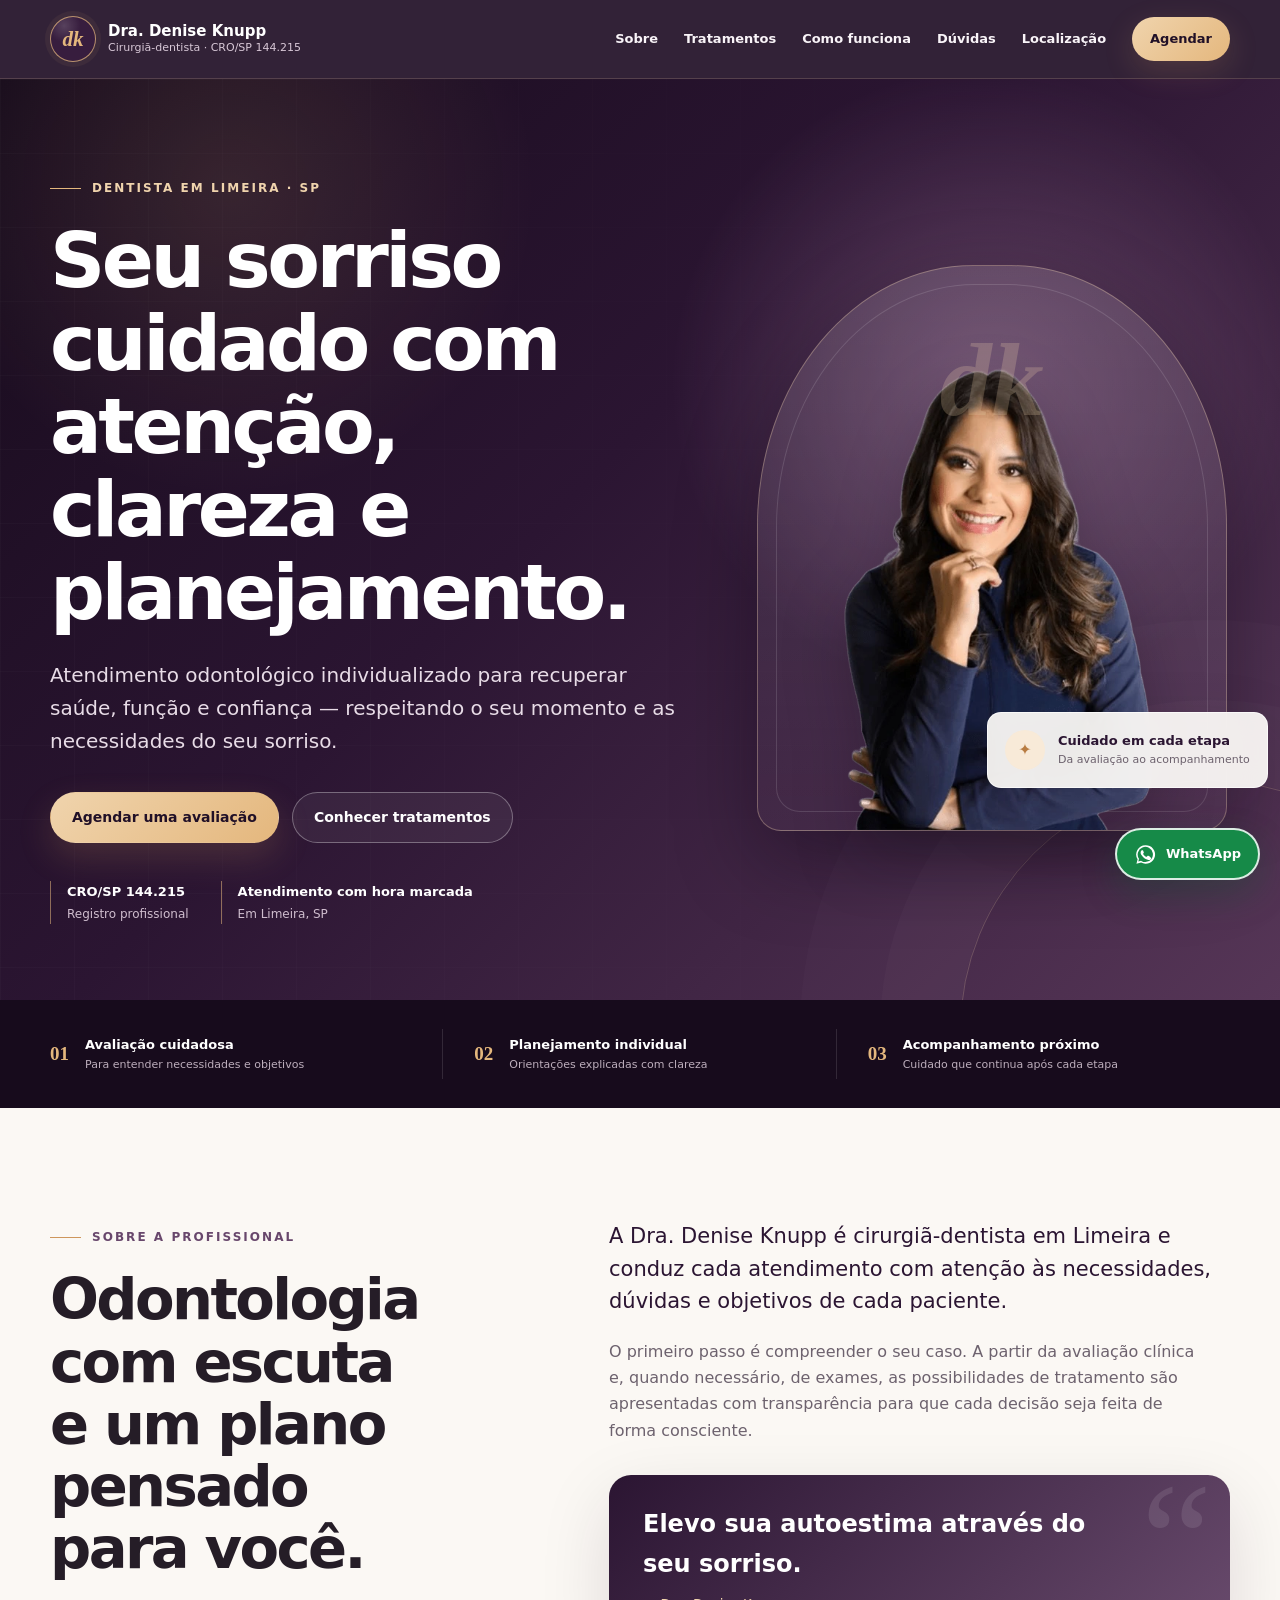
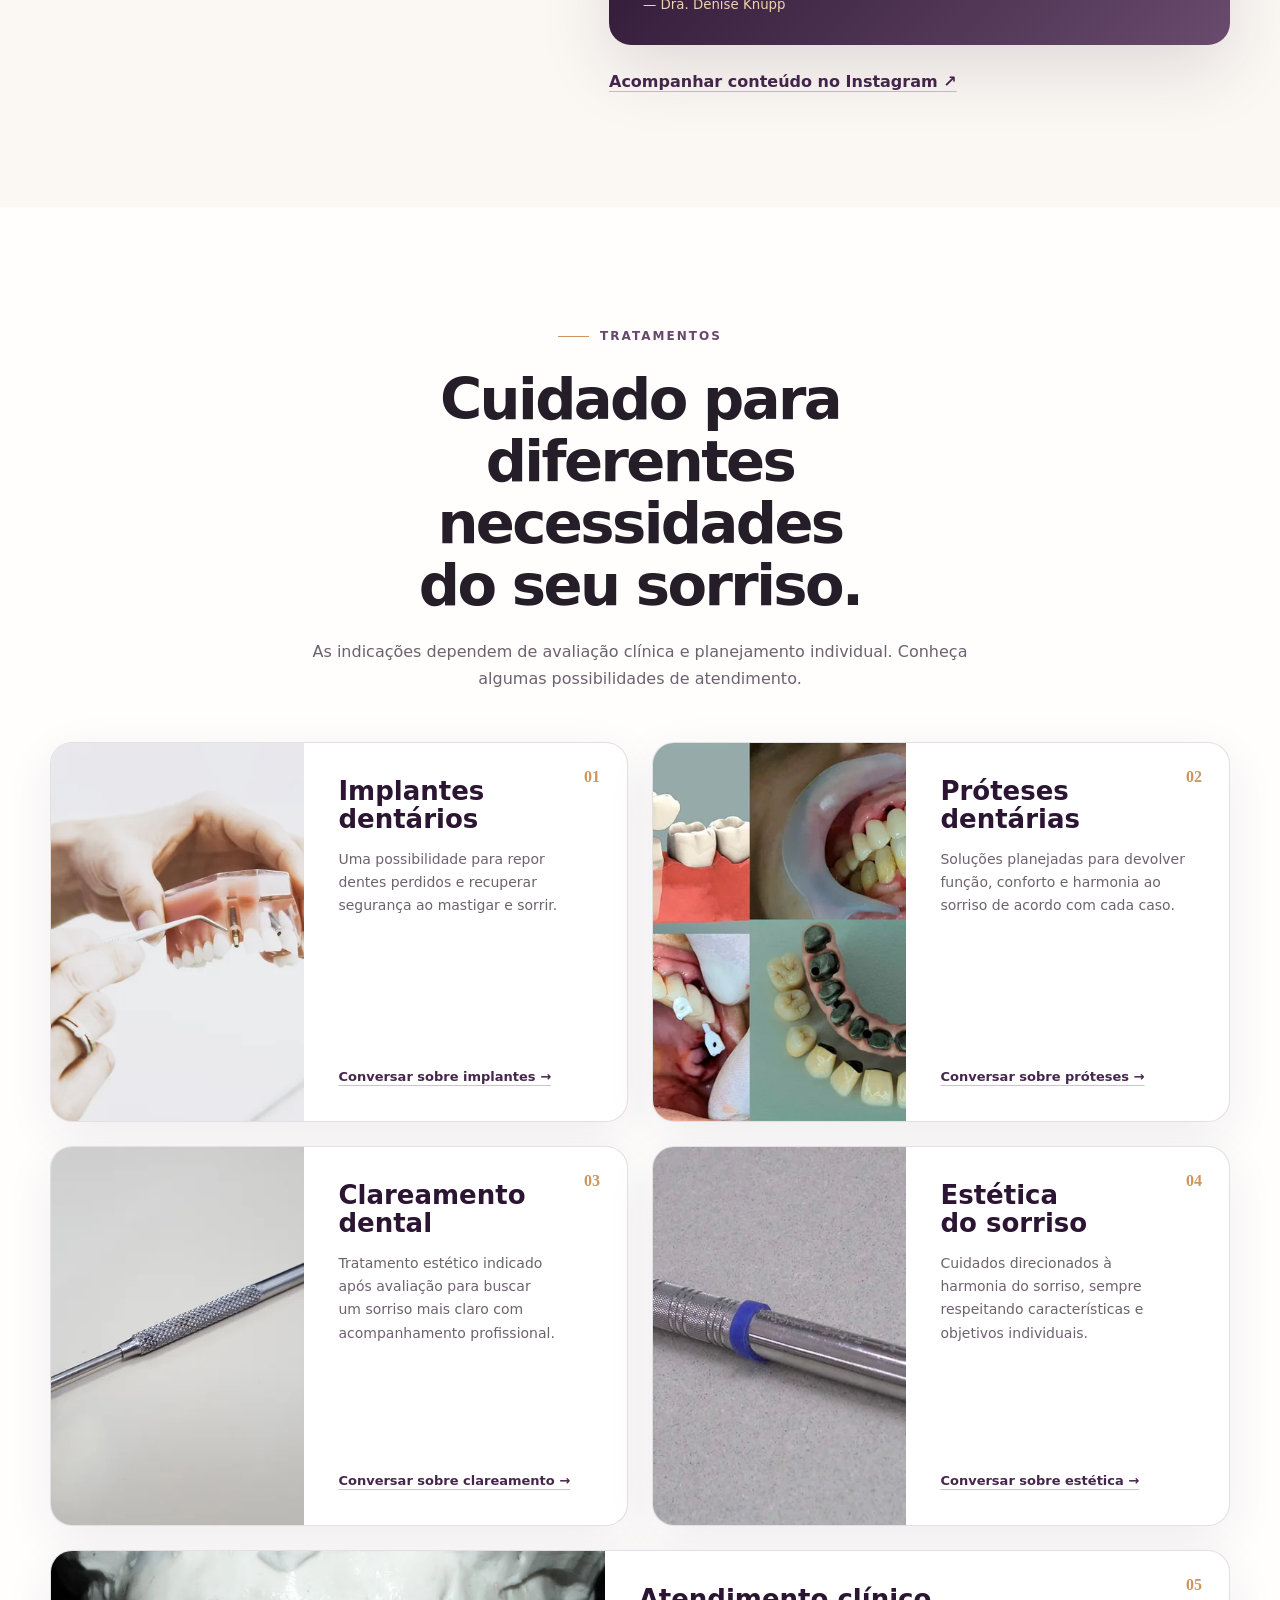
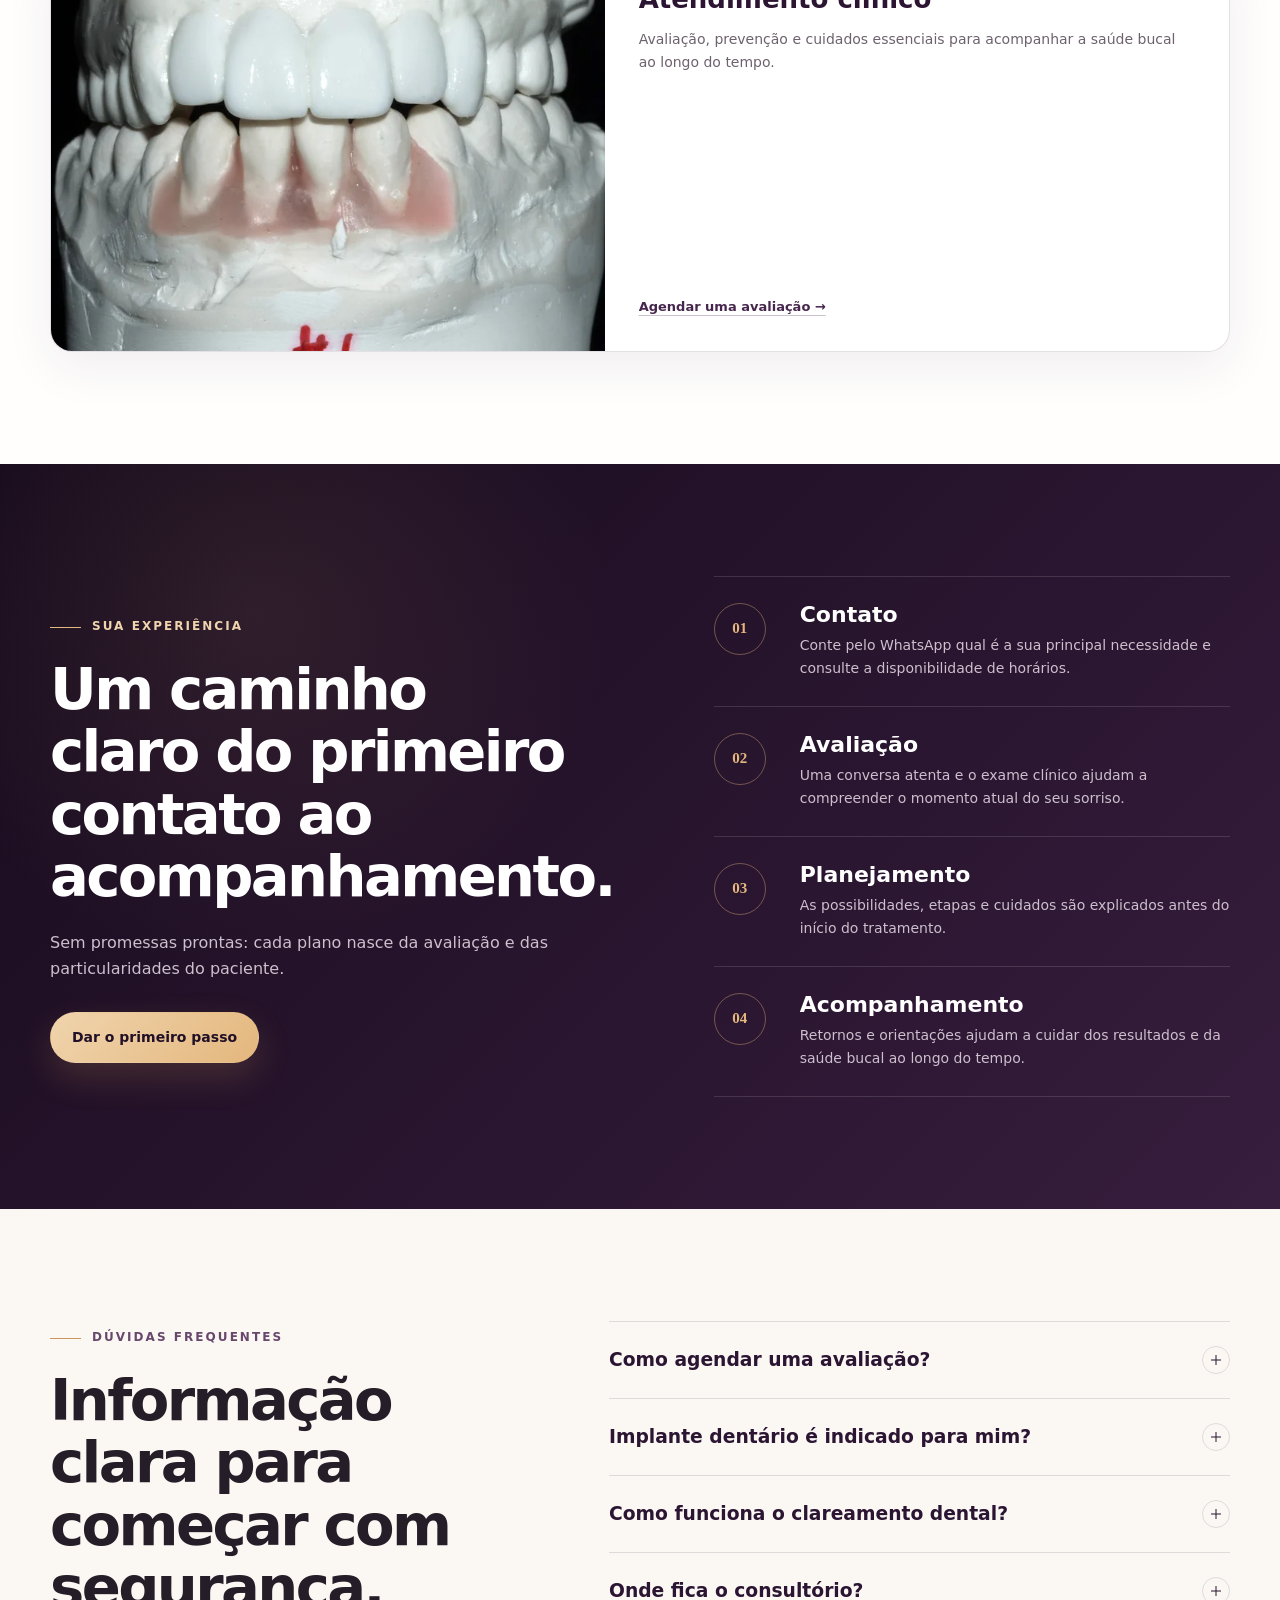
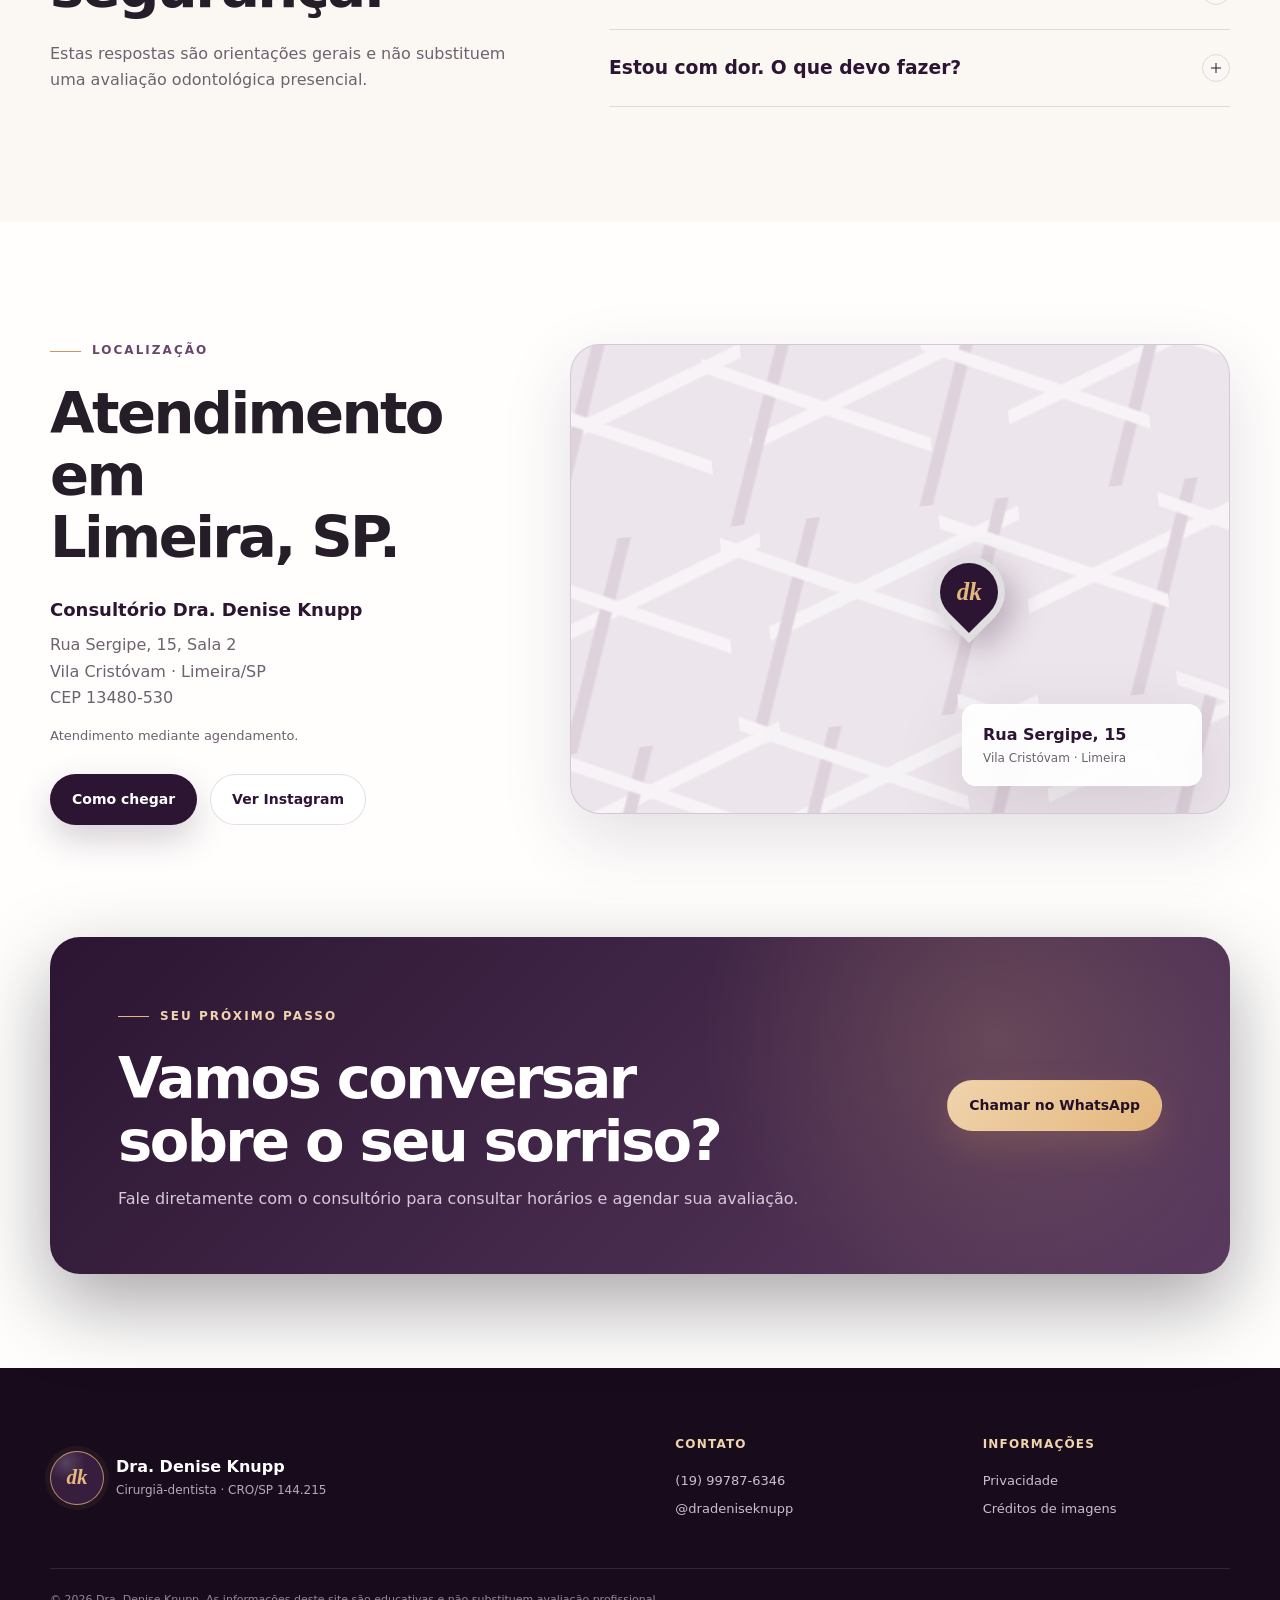
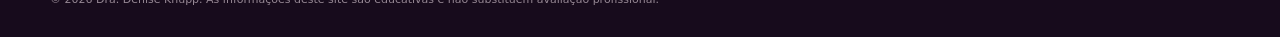
==== commit c8907abe: "Finaliza landing page da Dra Denise Knupp" ====
--- a/index.html
+++ b/index.html
@@ -1,381 +1,166 @@
-<!DOCTYPE html>
+<!doctype html>
 <html lang="pt-BR">
 <head>
-  <meta charset="UTF-8">
-  <meta name="viewport" content="width=device-width, initial-scale=1.0">
-  <meta name="robots" content="noindex, nofollow">
-  <meta name="description" content="Landing page da Dra. Denise Knupp, cirurgiã-dentista e implantodontista em Limeira, SP. Agende sua avaliação pelo WhatsApp.">
+  <meta charset="utf-8">
+  <meta name="viewport" content="width=device-width, initial-scale=1">
+  <meta name="theme-color" content="#2b1532">
+  <meta name="robots" content="index, follow, max-image-preview:large">
+  <meta name="description" content="Dentista em Limeira com atendimento individualizado em implantes, próteses, clareamento, estética e cuidados odontológicos. Agende sua avaliação com a Dra. Denise Knupp.">
+  <title>Dra. Denise Knupp | Dentista em Limeira</title>
+  <link rel="canonical" href="https://dra-denise-knupp-landing-page.vercel.app/">
+  <link rel="manifest" href="/site.webmanifest">
+  <link rel="icon" href="data:image/svg+xml,%3Csvg xmlns='http://www.w3.org/2000/svg' viewBox='0 0 64 64'%3E%3Crect width='64' height='64' rx='32' fill='%232b1532'/%3E%3Ctext x='32' y='42' text-anchor='middle' font-size='30' fill='%23e6b779' font-family='serif' font-style='italic'%3Edk%3C/text%3E%3C/svg%3E">
   <meta property="og:title" content="Dra. Denise Knupp | Dentista em Limeira">
-  <meta property="og:description" content="Implantes, próteses e cuidado odontológico com planejamento, segurança e acolhimento em Limeira, SP.">
+  <meta property="og:description" content="Cuidado odontológico com planejamento, acolhimento e atenção a cada etapa do seu sorriso.">
   <meta property="og:type" content="website">
   <meta property="og:locale" content="pt_BR">
-  <meta name="theme-color" content="#301830">
-  <title>Dra. Denise Knupp | Dentista em Limeira</title>
-  <link rel="icon" href="data:image/svg+xml,%3Csvg xmlns='http://www.w3.org/2000/svg' viewBox='0 0 64 64'%3E%3Crect width='64' height='64' rx='32' fill='%23201028'/%3E%3Ctext x='32' y='42' text-anchor='middle' font-size='30' fill='%23F0C098' font-family='serif' font-style='italic'%3Edk%3C/text%3E%3C/svg%3E">
+  <meta property="og:url" content="https://dra-denise-knupp-landing-page.vercel.app/">
+  <meta property="og:image" content="https://dra-denise-knupp-landing-page.vercel.app/assets/dra-denise-portrait-original.jpg">
+  <meta property="og:image:width" content="640">
+  <meta property="og:image:height" content="640">
+  <meta property="og:image:alt" content="Dra. Denise Knupp, cirurgiã-dentista em Limeira">
+  <meta name="twitter:card" content="summary_large_image">
+  <link rel="preload" href="assets/dra-denise-portrait.webp" as="image" type="image/webp" fetchpriority="high">
   <link rel="stylesheet" href="style.css">
   <script type="application/ld+json">
-    {
-      "@context": "https://schema.org",
-      "@type": "Dentist",
-      "name": "Dra. Denise Knupp",
-      "description": "Cirurgiã-dentista e implantodontista em Limeira, SP.",
-      "telephone": "+55 19 99787-6346",
-      "address": {
-        "@type": "PostalAddress",
-        "streetAddress": "Rua Sergipe, 15, Vila Cristóvam",
-        "addressLocality": "Limeira",
-        "addressRegion": "SP",
-        "addressCountry": "BR"
-      },
-      "areaServed": "Limeira, SP",
-      "sameAs": [
-        "https://www.instagram.com/dradeniseknupp/"
-      ]
-    }
+  {
+    "@context":"https://schema.org",
+    "@type":"Dentist",
+    "@id":"https://dra-denise-knupp-landing-page.vercel.app/#consultorio",
+    "name":"Dra. Denise Knupp",
+    "description":"Consultório odontológico em Limeira com atendimento em implantes, próteses, clareamento, estética do sorriso e cuidados clínicos.",
+    "url":"https://dra-denise-knupp-landing-page.vercel.app/",
+    "telephone":"+55 19 99787-6346",
+    "image":"https://dra-denise-knupp-landing-page.vercel.app/assets/dra-denise-portrait-original.jpg",
+    "address":{"@type":"PostalAddress","streetAddress":"Rua Sergipe, 15, Sala 2, Vila Cristóvam","addressLocality":"Limeira","addressRegion":"SP","postalCode":"13480-530","addressCountry":"BR"},
+    "areaServed":{"@type":"City","name":"Limeira"},
+    "sameAs":["https://www.instagram.com/dradeniseknupp/","https://linktr.ee/Dra.DeniseKnupp"],
+    "knowsAbout":["Implantes dentários","Próteses dentárias","Clareamento dental","Odontologia estética","Saúde bucal"]
+  }
   </script>
 </head>
 <body>
   <a class="skip-link" href="#conteudo">Ir para o conteúdo</a>
-
   <header class="site-header" data-header>
-    <div class="header-inner">
-      <a class="brand" href="#inicio" aria-label="Início - Dra. Denise Knupp">
+    <div class="shell header-inner">
+      <a class="brand" href="#inicio" aria-label="Dra. Denise Knupp — início">
         <span class="brand-mark" aria-hidden="true">dk</span>
-        <span class="brand-text">
-          <strong>Dra. Denise Knupp</strong>
-          <small>Cirurgiã-dentista</small>
-        </span>
+        <span class="brand-copy"><strong>Dra. Denise Knupp</strong><small>Cirurgiã-dentista · CRO/SP 144.215</small></span>
       </a>
-
-      <button class="menu-toggle" type="button" aria-label="Abrir menu" aria-controls="menu-principal" aria-expanded="false" data-menu-toggle>
-        <span></span>
-        <span></span>
-        <span></span>
-      </button>
-
-      <nav class="site-nav" id="menu-principal" data-nav aria-label="Navegação principal">
-        <a href="#sobre">Sobre</a>
-        <a href="#tratamentos">Tratamentos</a>
-        <a href="#duvidas">Dúvidas</a>
-        <a href="#localizacao">Localização</a>
-        <a class="nav-cta" href="https://wa.me/5519997876346?text=Ol%C3%A1%2C%20Dra.%20Denise%21%20Gostaria%20de%20agendar%20uma%20avalia%C3%A7%C3%A3o." target="_blank" rel="noopener">Agendar</a>
+      <button class="menu-toggle" type="button" aria-label="Abrir menu" aria-controls="menu-principal" aria-expanded="false" data-menu-toggle><span></span><span></span><span></span></button>
+      <nav class="site-nav" id="menu-principal" aria-label="Navegação principal" data-nav>
+        <a href="#sobre">Sobre</a><a href="#tratamentos">Tratamentos</a><a href="#experiencia">Como funciona</a><a href="#duvidas">Dúvidas</a><a href="#localizacao">Localização</a>
+        <a class="nav-cta" data-track="whatsapp-header" href="https://wa.me/5519997876346?text=Ol%C3%A1%2C%20Dra.%20Denise%21%20Gostaria%20de%20agendar%20uma%20avalia%C3%A7%C3%A3o." target="_blank" rel="noopener noreferrer">Agendar</a>
       </nav>
     </div>
   </header>
 
   <main id="conteudo">
-    <section class="hero section-purple" id="inicio">
-      <div class="section-shell hero-grid">
-        <div class="hero-copy reveal">
-          <p class="eyebrow">Dentista em Limeira - SP</p>
-          <h1>Elevo sua autoestima através do seu sorriso.</h1>
-          <p class="hero-lead">
-            Atendimento odontológico com planejamento, acolhimento e foco em devolver confiança para sorrir, mastigar e viver melhor.
-          </p>
-          <div class="hero-actions" aria-label="Ações principais">
-            <a class="button button-gold" href="https://wa.me/5519997876346?text=Ol%C3%A1%2C%20Dra.%20Denise%21%20Gostaria%20de%20agendar%20uma%20avalia%C3%A7%C3%A3o." target="_blank" rel="noopener">Agendar avaliação</a>
-            <a class="button button-outline" href="#tratamentos">Ver tratamentos</a>
+    <section class="hero" id="inicio">
+      <div class="hero-glow" aria-hidden="true"></div>
+      <div class="shell hero-grid">
+        <div class="hero-copy reveal is-visible">
+          <p class="eyebrow eyebrow-light"><span></span>Dentista em Limeira · SP</p>
+          <h1>Seu sorriso cuidado com atenção, clareza e planejamento.</h1>
+          <p class="hero-lead">Atendimento odontológico individualizado para recuperar saúde, função e confiança — respeitando o seu momento e as necessidades do seu sorriso.</p>
+          <div class="hero-actions">
+            <a class="button button-gold" data-track="whatsapp-hero" href="https://wa.me/5519997876346?text=Ol%C3%A1%2C%20Dra.%20Denise%21%20Gostaria%20de%20agendar%20uma%20avalia%C3%A7%C3%A3o." target="_blank" rel="noopener noreferrer">Agendar uma avaliação</a>
+            <a class="button button-ghost" href="#tratamentos">Conhecer tratamentos</a>
           </div>
+          <ul class="hero-proof" aria-label="Informações profissionais">
+            <li><strong>CRO/SP 144.215</strong><span>Registro profissional</span></li>
+            <li><strong>Atendimento com hora marcada</strong><span>Em Limeira, SP</span></li>
+          </ul>
         </div>
-
-        <div class="hero-visual reveal" role="img" aria-label="Identidade visual roxa e dourada da Dra. Denise Knupp">
-          <div class="visual-card">
-            <div class="visual-logo">
-              <span>dk</span>
-              <small>Dra. Denise Knupp</small>
-            </div>
-            <img class="visual-portrait" src="assets/dra-denise-portrait.webp" alt="Dra. Denise Knupp sorrindo">
-            <div class="smile-line"></div>
-            <div class="visual-copy">
-              <span>Quanto mais você espera,</span>
-              <strong>mais</strong>
-              <span>complicado pode ficar.</span>
-            </div>
-            <div class="visual-chip">CRO/SP 144.215</div>
+        <div class="hero-portrait reveal is-visible">
+          <div class="portrait-frame">
+            <div class="portrait-monogram" aria-hidden="true">dk</div>
+            <img src="assets/dra-denise-portrait.webp" width="640" height="640" alt="Dra. Denise Knupp sorrindo" fetchpriority="high">
+            <div class="portrait-card"><span class="portrait-card-icon" aria-hidden="true">✦</span><div><strong>Cuidado em cada etapa</strong><small>Da avaliação ao acompanhamento</small></div></div>
           </div>
         </div>
       </div>
     </section>
 
-    <section class="trust-strip" aria-label="Informações de confiança">
-      <div class="section-shell trust-grid">
-        <div>
-          <strong>CRO/SP 144.215</strong>
-          <span>Identificação profissional visível</span>
-        </div>
-        <div>
-          <strong>Limeira - SP</strong>
-          <span>Rua Sergipe, 15, Vila Cristóvam</span>
-        </div>
-        <div>
-          <strong>WhatsApp direto</strong>
-          <span>Contato rápido para avaliação</span>
+    <section class="trust-bar" aria-label="Informações de confiança">
+      <div class="shell trust-grid">
+        <div><span class="trust-icon" aria-hidden="true">01</span><p><strong>Avaliação cuidadosa</strong><small>Para entender necessidades e objetivos</small></p></div>
+        <div><span class="trust-icon" aria-hidden="true">02</span><p><strong>Planejamento individual</strong><small>Orientações explicadas com clareza</small></p></div>
+        <div><span class="trust-icon" aria-hidden="true">03</span><p><strong>Acompanhamento próximo</strong><small>Cuidado que continua após cada etapa</small></p></div>
+      </div>
+    </section>
+
+    <section class="section section-ivory" id="sobre">
+      <div class="shell about-grid">
+        <div class="section-intro reveal"><p class="eyebrow"><span></span>Sobre a profissional</p><h2>Odontologia com escuta e um plano pensado para você.</h2></div>
+        <div class="about-copy reveal">
+          <p class="lead-copy">A Dra. Denise Knupp é cirurgiã-dentista em Limeira e conduz cada atendimento com atenção às necessidades, dúvidas e objetivos de cada paciente.</p>
+          <p>O primeiro passo é compreender o seu caso. A partir da avaliação clínica e, quando necessário, de exames, as possibilidades de tratamento são apresentadas com transparência para que cada decisão seja feita de forma consciente.</p>
+          <div class="quote-card"><span aria-hidden="true">“</span><p>Elevo sua autoestima através do seu sorriso.</p><small>— Dra. Denise Knupp</small></div>
+          <a class="text-link" href="https://www.instagram.com/dradeniseknupp/" target="_blank" rel="noopener noreferrer" data-track="instagram-sobre">Acompanhar conteúdo no Instagram <span aria-hidden="true">↗</span></a>
         </div>
       </div>
     </section>
 
-    <section class="section section-light" id="sobre">
-      <div class="section-shell split-layout">
-        <div class="section-heading reveal">
-          <p class="eyebrow dark">Sobre a profissional</p>
-          <h2>Cuidado odontológico com atenção, planejamento e confiança.</h2>
-        </div>
-        <div class="content-block reveal">
-          <p>
-            A Dra. Denise Knupp atua em Limeira com foco em atendimento odontológico individualizado, unindo escuta, planejamento e orientação clara para cada paciente.
-          </p>
-          <p>
-            O site organiza as principais informações de contato, localização e tratamentos para facilitar o primeiro passo de quem busca recuperar saúde bucal, função e segurança ao sorrir.
-          </p>
-          <div class="note-box">
-            <strong>Importante:</strong>
-            <span>As informações do site são educativas e não substituem avaliação presencial.</span>
-          </div>
+    <section class="section" id="tratamentos">
+      <div class="shell">
+        <div class="section-heading centered reveal"><p class="eyebrow"><span></span>Tratamentos</p><h2>Cuidado para diferentes necessidades do seu sorriso.</h2><p>As indicações dependem de avaliação clínica e planejamento individual. Conheça algumas possibilidades de atendimento.</p></div>
+        <div class="treatment-grid">
+          <article class="treatment-card reveal"><img src="assets/treatment-implant.webp" width="720" height="520" loading="lazy" alt="Modelo odontológico representando implantes dentários"><div class="treatment-content"><span class="treatment-number">01</span><h3>Implantes dentários</h3><p>Uma possibilidade para repor dentes perdidos e recuperar segurança ao mastigar e sorrir.</p><a data-track="whatsapp-implantes" href="https://wa.me/5519997876346?text=Oi%21%20%F0%9F%98%8A%20Gostaria%20de%20saber%20mais%20sobre%20os%20implantes%20dent%C3%A1rios%20e%20entender%20como%20funciona%20o%20tratamento." target="_blank" rel="noopener noreferrer">Conversar sobre implantes <span aria-hidden="true">→</span></a></div></article>
+          <article class="treatment-card reveal"><img src="assets/treatment-prosthesis.webp" width="720" height="520" loading="lazy" alt="Prótese dentária utilizada em reabilitação oral"><div class="treatment-content"><span class="treatment-number">02</span><h3>Próteses dentárias</h3><p>Soluções planejadas para devolver função, conforto e harmonia ao sorriso de acordo com cada caso.</p><a data-track="whatsapp-proteses" href="https://wa.me/5519997876346?text=Ol%C3%A1%2C%20Dra.%20Denise%21%20Gostaria%20de%20entender%20as%20op%C3%A7%C3%B5es%20de%20pr%C3%B3tese%20dent%C3%A1ria%20para%20o%20meu%20caso." target="_blank" rel="noopener noreferrer">Conversar sobre próteses <span aria-hidden="true">→</span></a></div></article>
+          <article class="treatment-card reveal"><img src="assets/treatment-aesthetic.webp" width="720" height="520" loading="lazy" alt="Espelho odontológico relacionado ao cuidado estético do sorriso"><div class="treatment-content"><span class="treatment-number">03</span><h3>Clareamento dental</h3><p>Tratamento estético indicado após avaliação para buscar um sorriso mais claro com acompanhamento profissional.</p><a data-track="whatsapp-clareamento" href="https://wa.me/5519997876346?text=Oi%21%20%F0%9F%98%8A%20Gostaria%20de%20saber%20mais%20sobre%20o%20clareamento%20dental%20e%20entender%20como%20funciona%20o%20tratamento." target="_blank" rel="noopener noreferrer">Conversar sobre clareamento <span aria-hidden="true">→</span></a></div></article>
+          <article class="treatment-card reveal"><img src="assets/treatment-evaluation.webp" width="720" height="520" loading="lazy" alt="Espelho clínico utilizado em avaliação odontológica"><div class="treatment-content"><span class="treatment-number">04</span><h3>Estética do sorriso</h3><p>Cuidados direcionados à harmonia do sorriso, sempre respeitando características e objetivos individuais.</p><a data-track="whatsapp-estetica" href="https://wa.me/5519997876346?text=Ol%C3%A1%2C%20Dra.%20Denise%21%20Gostaria%20de%20conversar%20sobre%20est%C3%A9tica%20do%20sorriso%20e%20agendar%20uma%20avalia%C3%A7%C3%A3o." target="_blank" rel="noopener noreferrer">Conversar sobre estética <span aria-hidden="true">→</span></a></div></article>
+          <article class="treatment-card treatment-card-wide reveal"><img src="assets/treatment-general.webp" width="720" height="520" loading="lazy" alt="Instrumentos organizados para atendimento odontológico"><div class="treatment-content"><span class="treatment-number">05</span><h3>Atendimento clínico</h3><p>Avaliação, prevenção e cuidados essenciais para acompanhar a saúde bucal ao longo do tempo.</p><a data-track="whatsapp-clinica" href="https://wa.me/5519997876346?text=Ol%C3%A1%2C%20Dra.%20Denise%21%20Gostaria%20de%20agendar%20uma%20avalia%C3%A7%C3%A3o%20odontol%C3%B3gica." target="_blank" rel="noopener noreferrer">Agendar uma avaliação <span aria-hidden="true">→</span></a></div></article>
         </div>
       </div>
     </section>
 
-    <section class="section section-white" id="tratamentos">
-      <div class="section-shell">
-        <div class="section-heading narrow reveal">
-          <p class="eyebrow dark">Tratamentos</p>
-          <h2>Procedimentos apresentados de forma clara e segura.</h2>
-          <p>****Os serviços abaixo devem ser validados com a cliente antes da publicação final.****</p>
-        </div>
+    <section class="section process-section" id="experiencia">
+      <div class="shell process-grid">
+        <div class="process-intro reveal"><p class="eyebrow eyebrow-light"><span></span>Sua experiência</p><h2>Um caminho claro do primeiro contato ao acompanhamento.</h2><p>Sem promessas prontas: cada plano nasce da avaliação e das particularidades do paciente.</p><a class="button button-gold" data-track="whatsapp-processo" href="https://wa.me/5519997876346?text=Ol%C3%A1%2C%20Dra.%20Denise%21%20Gostaria%20de%20dar%20o%20primeiro%20passo%20e%20agendar%20uma%20avalia%C3%A7%C3%A3o." target="_blank" rel="noopener noreferrer">Dar o primeiro passo</a></div>
+        <ol class="process-list">
+          <li class="reveal"><span>01</span><div><h3>Contato</h3><p>Conte pelo WhatsApp qual é a sua principal necessidade e consulte a disponibilidade de horários.</p></div></li>
+          <li class="reveal"><span>02</span><div><h3>Avaliação</h3><p>Uma conversa atenta e o exame clínico ajudam a compreender o momento atual do seu sorriso.</p></div></li>
+          <li class="reveal"><span>03</span><div><h3>Planejamento</h3><p>As possibilidades, etapas e cuidados são explicados antes do início do tratamento.</p></div></li>
+          <li class="reveal"><span>04</span><div><h3>Acompanhamento</h3><p>Retornos e orientações ajudam a cuidar dos resultados e da saúde bucal ao longo do tempo.</p></div></li>
+        </ol>
+      </div>
+    </section>
 
-        <div class="cards-grid">
-          <article class="service-card reveal" tabindex="0">
-            <div class="service-card-inner">
-              <div class="service-face service-front">
-                <span class="card-accent"></span>
-                <h3>Implantes dentários</h3>
-                <p>Opção para reposição de dentes perdidos, sempre com avaliação e planejamento individual.</p>
-              </div>
-              <div class="service-face service-back">
-                <img src="assets/treatment-implant.webp" alt="Modelo odontológico com implantes dentários">
-                <div class="service-back-overlay">
-                  <strong>Implantes dentários</strong>
-                  <span>Planejamento cuidadoso para recuperar função e segurança ao sorrir.</span>
-                </div>
-              </div>
-            </div>
-          </article>
-          <article class="service-card reveal" tabindex="0">
-            <div class="service-card-inner">
-              <div class="service-face service-front">
-                <span class="card-accent"></span>
-                <h3>Próteses dentárias</h3>
-                <p>Alternativas para devolver função, conforto e harmonia ao sorriso de acordo com cada caso.</p>
-              </div>
-              <div class="service-face service-back">
-                <img src="assets/treatment-prosthesis.webp" alt="Próteses dentárias para reabilitação oral">
-                <div class="service-back-overlay">
-                  <strong>Próteses dentárias</strong>
-                  <span>Soluções de reabilitação indicadas conforme avaliação profissional.</span>
-                </div>
-              </div>
-            </div>
-          </article>
-          <article class="service-card reveal" tabindex="0">
-            <div class="service-card-inner">
-              <div class="service-face service-front">
-                <span class="card-accent"></span>
-                <h3>Estética do sorriso</h3>
-                <p>Cuidados voltados à aparência do sorriso com indicação feita após avaliação profissional.</p>
-              </div>
-              <div class="service-face service-back">
-                <img src="assets/treatment-aesthetic.webp" alt="Espelho odontológico associado ao cuidado estético do sorriso">
-                <div class="service-back-overlay">
-                  <strong>Estética do sorriso</strong>
-                  <span>Condutas para harmonia e autoestima.</span>
-                </div>
-              </div>
-            </div>
-          </article>
-          <article class="service-card reveal" tabindex="0">
-            <div class="service-card-inner">
-              <div class="service-face service-front">
-                <span class="card-accent"></span>
-                <h3>Clínica geral</h3>
-                <p>Prevenção, acompanhamento e procedimentos essenciais para manter a saúde bucal em dia.</p>
-              </div>
-              <div class="service-face service-back">
-                <img src="assets/treatment-general.webp" alt="Instrumentos odontológicos organizados para atendimento">
-                <div class="service-back-overlay">
-                  <strong>Clínica geral</strong>
-                  <span>Base de cuidado para prevenção, orientação e acompanhamento contínuo.</span>
-                </div>
-              </div>
-            </div>
-          </article>
-          <article class="service-card reveal" tabindex="0">
-            <div class="service-card-inner">
-              <div class="service-face service-front">
-                <span class="card-accent"></span>
-                <h3>Bruxismo e placas</h3>
-                <p>Orientação e acompanhamento para sintomas relacionados ao apertamento e desgaste dental.</p>
-              </div>
-              <div class="service-face service-back">
-                <img src="assets/treatment-bruxism.webp" alt="Placa ou protetor bucal usado para proteção dental">
-                <div class="service-back-overlay">
-                  <strong>Bruxismo e placas</strong>
-                  <span>Avaliação de sintomas e indicação individualizada quando necessário.</span>
-                </div>
-              </div>
-            </div>
-          </article>
-          <article class="service-card reveal" tabindex="0">
-            <div class="service-card-inner">
-              <div class="service-face service-front">
-                <span class="card-accent"></span>
-                <h3>Avaliação odontológica</h3>
-                <p>Primeiro passo para entender necessidades, possibilidades e próximos cuidados.</p>
-              </div>
-              <div class="service-face service-back">
-                <img src="assets/treatment-evaluation.webp" alt="Espelho clínico usado em avaliação odontológica">
-                <div class="service-back-overlay">
-                  <strong>Avaliação odontológica</strong>
-                  <span>Momento para ouvir o paciente, examinar e orientar próximos passos.</span>
-                </div>
-              </div>
-            </div>
-          </article>
+    <section class="section section-ivory" id="duvidas">
+      <div class="shell faq-grid">
+        <div class="section-intro reveal"><p class="eyebrow"><span></span>Dúvidas frequentes</p><h2>Informação clara para começar com segurança.</h2><p>Estas respostas são orientações gerais e não substituem uma avaliação odontológica presencial.</p></div>
+        <div class="faq-list reveal" data-faq>
+          <article class="faq-item"><h3><button type="button" aria-expanded="false" aria-controls="faq-1">Como agendar uma avaliação?<span aria-hidden="true"></span></button></h3><div id="faq-1" class="faq-answer" hidden><p>O agendamento é feito pelo WhatsApp. Informe seu nome e, de forma breve, o que você procura para consultar os horários disponíveis.</p><a data-track="whatsapp-faq-agendamento" href="https://wa.me/5519997876346?text=Ol%C3%A1%2C%20Dra.%20Denise%21%20Gostaria%20de%20agendar%20uma%20avalia%C3%A7%C3%A3o." target="_blank" rel="noopener noreferrer">Agendar pelo WhatsApp</a></div></article>
+          <article class="faq-item"><h3><button type="button" aria-expanded="false" aria-controls="faq-2">Implante dentário é indicado para mim?<span aria-hidden="true"></span></button></h3><div id="faq-2" class="faq-answer" hidden><p>A indicação depende da avaliação clínica, da condição bucal e de exames de imagem. Somente o planejamento individual permite entender se o implante é adequado ao seu caso.</p><a data-track="whatsapp-faq-implante" href="https://wa.me/5519997876346?text=Oi%21%20%F0%9F%98%8A%20Gostaria%20de%20saber%20mais%20sobre%20os%20implantes%20dent%C3%A1rios%20e%20entender%20como%20funciona%20o%20tratamento." target="_blank" rel="noopener noreferrer">Conversar sobre implantes</a></div></article>
+          <article class="faq-item"><h3><button type="button" aria-expanded="false" aria-controls="faq-3">Como funciona o clareamento dental?<span aria-hidden="true"></span></button></h3><div id="faq-3" class="faq-answer" hidden><p>Primeiro é preciso avaliar a saúde bucal e entender a origem da coloração dos dentes. A técnica e o acompanhamento são definidos de acordo com cada caso.</p><a data-track="whatsapp-faq-clareamento" href="https://wa.me/5519997876346?text=Oi%21%20%F0%9F%98%8A%20Gostaria%20de%20saber%20mais%20sobre%20o%20clareamento%20dental%20e%20entender%20como%20funciona%20o%20tratamento." target="_blank" rel="noopener noreferrer">Conversar sobre clareamento</a></div></article>
+          <article class="faq-item"><h3><button type="button" aria-expanded="false" aria-controls="faq-4">Onde fica o consultório?<span aria-hidden="true"></span></button></h3><div id="faq-4" class="faq-answer" hidden><p>O consultório fica na Rua Sergipe, 15, Sala 2, Vila Cristóvam, em Limeira, SP. O botão “Como chegar” abre a rota no Google Maps.</p><a data-track="maps-faq" href="https://www.google.com/maps/search/?api=1&query=Rua%20Sergipe%2015%20Sala%202%20Vila%20Crist%C3%B3vam%20Limeira%20SP" target="_blank" rel="noopener noreferrer">Abrir no Google Maps</a></div></article>
+          <article class="faq-item"><h3><button type="button" aria-expanded="false" aria-controls="faq-5">Estou com dor. O que devo fazer?<span aria-hidden="true"></span></button></h3><div id="faq-5" class="faq-answer" hidden><p>Entre em contato para receber orientação sobre disponibilidade de atendimento. Em situações intensas ou com sinais de urgência, procure imediatamente um serviço odontológico ou de saúde adequado.</p><a data-track="whatsapp-faq-dor" href="https://wa.me/5519997876346?text=Ol%C3%A1%2C%20Dra.%20Denise.%20Estou%20com%20dor%20e%20gostaria%20de%20consultar%20a%20disponibilidade%20de%20atendimento." target="_blank" rel="noopener noreferrer">Consultar disponibilidade</a></div></article>
         </div>
       </div>
     </section>
 
-    <section class="section section-purple-soft">
-      <div class="section-shell">
-        <div class="section-heading narrow on-purple reveal">
-          <p class="eyebrow">Jornada do paciente</p>
-          <h2>Um caminho simples para começar seu cuidado.</h2>
-        </div>
-
-        <div class="steps-grid">
-          <article class="step-card reveal">
-            <span>1</span>
-            <h3>Contato</h3>
-            <p>O paciente chama pelo WhatsApp e informa sua principal necessidade.</p>
-          </article>
-          <article class="step-card reveal">
-            <span>2</span>
-            <h3>Avaliação</h3>
-            <p>A consulta permite entender o caso e indicar exames ou próximos passos.</p>
-          </article>
-          <article class="step-card reveal">
-            <span>3</span>
-            <h3>Planejamento</h3>
-            <p>O tratamento é orientado conforme condição bucal, objetivos e possibilidades.</p>
-          </article>
-          <article class="step-card reveal">
-            <span>4</span>
-            <h3>Acompanhamento</h3>
-            <p>O cuidado continua com retornos, orientações e manutenção quando necessário.</p>
-          </article>
-        </div>
+    <section class="section" id="localizacao">
+      <div class="shell location-grid">
+        <div class="location-copy reveal"><p class="eyebrow"><span></span>Localização</p><h2>Atendimento em Limeira, SP.</h2><address><strong>Consultório Dra. Denise Knupp</strong>Rua Sergipe, 15, Sala 2<br>Vila Cristóvam · Limeira/SP<br>CEP 13480-530</address><p class="location-note">Atendimento mediante agendamento.</p><div class="location-actions"><a class="button button-purple" data-track="maps-localizacao" href="https://www.google.com/maps/search/?api=1&query=Rua%20Sergipe%2015%20Sala%202%20Vila%20Crist%C3%B3vam%20Limeira%20SP" target="_blank" rel="noopener noreferrer">Como chegar</a><a class="button button-light" data-track="instagram-localizacao" href="https://www.instagram.com/dradeniseknupp/" target="_blank" rel="noopener noreferrer">Ver Instagram</a></div></div>
+        <div class="map-illustration reveal" role="img" aria-label="Representação da localização do consultório em Limeira"><div class="map-grid" aria-hidden="true"></div><div class="map-pin" aria-hidden="true"><span>dk</span></div><div class="map-label"><strong>Rua Sergipe, 15</strong><span>Vila Cristóvam · Limeira</span></div></div>
       </div>
     </section>
 
-    <section class="section section-light" id="duvidas">
-      <div class="section-shell chat-layout">
-        <div class="section-heading reveal">
-          <p class="eyebrow dark">Dúvidas frequentes</p>
-          <h2>Perguntas e respostas</h2>
-          <p>Escolha uma pergunta para ver uma orientação geral. Casos clínicos devem ser avaliados presencialmente.</p>
-        </div>
-
-        <div class="chat-panel reveal" aria-live="polite">
-          <div class="chat-header">
-            <span class="chat-avatar" aria-hidden="true">dk</span>
-            <div>
-              <strong>Assistente do consultório</strong>
-              <small>Respostas gerais e encaminhamento seguro</small>
-            </div>
-          </div>
-
-          <div class="question-list" aria-label="Perguntas frequentes">
-            <button type="button" data-answer="avaliacao">Como agendar uma avaliação?</button>
-            <button type="button" data-answer="implante">Implante dentário é indicado para mim?</button>
-            <button type="button" data-answer="protocolo">O que é prótese sobre implante?</button>
-            <button type="button" data-answer="localizacao">Onde fica o consultório?</button>
-            <button type="button" data-answer="urgencia">Estou com dor. O que fazer?</button>
-            <button type="button" data-answer="contato">Não encontrei minha resposta</button>
-          </div>
-
-          <div class="answer-box" data-answer-box>
-            <strong>Escolha uma dúvida acima.</strong>
-            <p>As respostas são informativas e não substituem avaliação odontológica.</p>
-          </div>
-        </div>
-      </div>
-    </section>
-
-    <section class="section section-white" id="localizacao">
-      <div class="section-shell location-grid">
-        <div class="section-heading reveal">
-          <p class="eyebrow dark">Localização</p>
-          <h2>Atendimento em Limeira, SP.</h2>
-          <address>
-            Rua Sergipe, 15<br>
-            Vila Cristóvam - Limeira/SP
-          </address>
-          <div class="location-actions">
-            <a class="button button-purple" href="https://www.google.com/maps/search/?api=1&query=Rua%20Sergipe%2015%20Vila%20Crist%C3%B3vam%20Limeira%20SP" target="_blank" rel="noopener">Como chegar</a>
-            <a class="button button-soft" href="https://www.instagram.com/dradeniseknupp/" target="_blank" rel="noopener">Instagram</a>
-          </div>
-        </div>
-
-        <div class="map-card reveal" aria-label="Mapa do consultório Dra. Denise Knupp">
-          <iframe
-            title="Mapa do consultório Dra. Denise Knupp em Limeira"
-            src="https://www.google.com/maps?q=Rua%20Sergipe%2C%2015%2C%20Vila%20Crist%C3%B3vam%2C%20Limeira%20SP&output=embed"
-            loading="lazy"
-            referrerpolicy="no-referrer-when-downgrade"
-            allowfullscreen>
-          </iframe>
-          <div class="map-caption">
-            <strong>Consultório Dra. Denise Knupp</strong>
-            <span>Rua Sergipe, 15 - Limeira/SP</span>
-          </div>
-        </div>
-      </div>
-    </section>
-
-    <section class="final-cta section-purple">
-      <div class="section-shell final-grid">
-        <div class="reveal">
-          <p class="eyebrow">Primeiro passo</p>
-          <h2>Quer voltar a sorrir com mais confiança?</h2>
-          <p>Entre em contato pelo WhatsApp para receber orientação inicial e combinar uma avaliação.</p>
-        </div>
-        <a class="button button-gold" href="https://wa.me/5519997876346?text=Ol%C3%A1%2C%20Dra.%20Denise%21%20Gostaria%20de%20agendar%20uma%20avalia%C3%A7%C3%A3o." target="_blank" rel="noopener">Chamar no WhatsApp</a>
-      </div>
-    </section>
+    <section class="final-cta"><div class="shell final-card reveal"><div><p class="eyebrow eyebrow-light"><span></span>Seu próximo passo</p><h2>Vamos conversar sobre o seu sorriso?</h2><p>Fale diretamente com o consultório para consultar horários e agendar sua avaliação.</p></div><a class="button button-gold" data-track="whatsapp-final" href="https://wa.me/5519997876346?text=Ol%C3%A1%2C%20Dra.%20Denise%21%20Gostaria%20de%20agendar%20uma%20avalia%C3%A7%C3%A3o." target="_blank" rel="noopener noreferrer">Chamar no WhatsApp</a></div></section>
   </main>
 
   <footer class="site-footer">
-    <div class="section-shell footer-grid">
-      <div>
-        <span class="brand-mark footer-mark" aria-hidden="true">dk</span>
-        <p>Dra. Denise Knupp | Cirurgiã-dentista</p>
-        <p>CRO/SP 144.215</p>
-      </div>
-      <div>
-        <strong>Contato</strong>
-        <a href="https://wa.me/5519997876346?text=Ol%C3%A1%2C%20Dra.%20Denise%21%20Gostaria%20de%20agendar%20uma%20avalia%C3%A7%C3%A3o." target="_blank" rel="noopener">(19) 99787-6346</a>
-        <a href="https://www.instagram.com/dradeniseknupp/" target="_blank" rel="noopener">@dradeniseknupp</a>
-      </div>
-      <div>
-        <strong>Endereço</strong>
-        <p>Rua Sergipe, 15<br>Vila Cristóvam - Limeira/SP</p>
-      </div>
+    <div class="shell footer-grid">
+      <div class="footer-brand"><span class="brand-mark" aria-hidden="true">dk</span><div><strong>Dra. Denise Knupp</strong><small>Cirurgiã-dentista · CRO/SP 144.215</small></div></div>
+      <div><strong>Contato</strong><a data-track="whatsapp-footer" href="https://wa.me/5519997876346?text=Ol%C3%A1%2C%20Dra.%20Denise%21%20Gostaria%20de%20agendar%20uma%20avalia%C3%A7%C3%A3o." target="_blank" rel="noopener noreferrer">(19) 99787-6346</a><a href="https://www.instagram.com/dradeniseknupp/" target="_blank" rel="noopener noreferrer">@dradeniseknupp</a></div>
+      <div><strong>Informações</strong><a href="/privacidade">Privacidade</a><a href="/creditos">Créditos de imagens</a></div>
     </div>
+    <div class="shell footer-bottom"><p>© <span data-year></span> Dra. Denise Knupp. As informações deste site são educativas e não substituem avaliação profissional.</p></div>
   </footer>
 
-  <a class="floating-whatsapp" href="https://wa.me/5519997876346?text=Ol%C3%A1%2C%20Dra.%20Denise%21%20Gostaria%20de%20agendar%20uma%20avalia%C3%A7%C3%A3o." target="_blank" rel="noopener" aria-label="Chamar no WhatsApp">
-    WhatsApp
-  </a>
-
-  <script src="script.js"></script>
+  <a class="floating-whatsapp" data-track="whatsapp-floating" href="https://wa.me/5519997876346?text=Ol%C3%A1%2C%20Dra.%20Denise%21%20Gostaria%20de%20agendar%20uma%20avalia%C3%A7%C3%A3o." target="_blank" rel="noopener noreferrer" aria-label="Chamar o consultório no WhatsApp"><svg viewBox="0 0 32 32" aria-hidden="true"><path d="M16 3a12.9 12.9 0 0 0-11 19.7L3.4 29l6.5-1.7A13 13 0 1 0 16 3Zm0 23.6c-2.1 0-4.1-.6-5.8-1.7l-.4-.2-3.8 1 1-3.7-.3-.4A10.6 10.6 0 1 1 16 26.6Zm5.8-7.9c-.3-.2-1.9-.9-2.2-1-.3-.1-.5-.2-.7.2l-1 1.2c-.2.2-.4.2-.7.1-1.9-.9-3.2-1.8-4.5-4-.3-.5.3-.5.9-1.7.1-.2.1-.4 0-.6l-1-2.4c-.3-.6-.5-.5-.7-.5h-.6c-.2 0-.6.1-.9.4-.3.3-1.2 1.2-1.2 3 0 1.8 1.3 3.5 1.5 3.7.2.2 2.6 4 6.3 5.6 2.3 1 3.2 1.1 4.4.9.7-.1 1.9-.8 2.1-1.5.3-.7.3-1.4.2-1.5-.1-.2-.3-.2-.6-.4Z"/></svg><span>WhatsApp</span></a>
+  <script src="script.js" defer></script>
+  <script defer src="/_vercel/insights/script.js"></script>
 </body>
 </html>
--- a/style.css
+++ b/style.css
@@ -1,1248 +1,282 @@
 :root {
-  --purple-950: #201028;
-  --purple-900: #301830;
-  --purple-850: #402040;
-  --purple-800: #482850;
-  --purple-700: #604060;
-  --purple-600: #684870;
-  --lilac-500: #A08098;
-  --lilac-400: #B090A8;
-  --lilac-300: #C0A0C0;
-  --lilac-200: #D0B8D0;
-  --lilac-100: #F0E8F0;
-  --gold-600: #D8A870;
-  --gold-500: #E0B080;
-  --gold-400: #E8B888;
-  --gold-300: #F0C098;
-  --white: #FFFFFF;
-  --soft-white: #F8F8F8;
-  --ink: #211827;
-  --muted: #665768;
-  --text-muted-on-purple: #E8D8E0;
-  --whatsapp: #25D366;
-  --whatsapp-dark: #137D3C;
-  --max-width: 1160px;
-  --radius-sm: 6px;
-  --radius-md: 8px;
-  --shadow-soft: 0 18px 48px rgba(32, 16, 40, 0.18);
-  --shadow-purple: 0 22px 60px rgba(32, 16, 40, 0.38);
-}
-
-* {
-  box-sizing: border-box;
-}
-
-html {
-  scroll-behavior: smooth;
-}
-
-body {
-  margin: 0;
-  font-family: Inter, "Segoe UI", system-ui, -apple-system, BlinkMacSystemFont, Arial, sans-serif;
-  color: var(--ink);
-  background: var(--soft-white);
-  line-height: 1.6;
-}
-
-body.nav-open {
-  overflow: hidden;
-}
-
-img,
-svg {
-  max-width: 100%;
-}
-
-a {
-  color: inherit;
-}
-
-button,
-a {
-  -webkit-tap-highlight-color: transparent;
-}
-
-:focus-visible {
-  outline: 3px solid var(--gold-400);
-  outline-offset: 4px;
-}
-
-.skip-link {
-  position: fixed;
-  top: 12px;
-  left: 12px;
-  z-index: 1000;
-  transform: translateY(-140%);
-  background: var(--gold-400);
-  color: var(--purple-950);
-  padding: 10px 14px;
-  border-radius: var(--radius-sm);
-  font-weight: 800;
-}
-
-.skip-link:focus {
-  transform: translateY(0);
-}
-
-.section-shell {
-  width: min(100% - 32px, var(--max-width));
-  margin-inline: auto;
-}
-
-.site-header {
-  position: sticky;
-  top: 0;
-  z-index: 100;
-  background: rgba(32, 16, 40, 0.92);
-  border-bottom: 1px solid rgba(240, 192, 152, 0.24);
-  backdrop-filter: blur(14px);
-}
-
-.header-inner {
-  width: min(100% - 28px, var(--max-width));
-  min-height: 72px;
-  margin-inline: auto;
-  display: flex;
-  align-items: center;
-  justify-content: space-between;
-  gap: 18px;
-}
-
-.brand {
-  display: inline-flex;
-  align-items: center;
-  gap: 12px;
-  min-height: 48px;
-  text-decoration: none;
-  color: var(--white);
-}
-
-.brand-mark {
-  width: 44px;
-  height: 44px;
-  display: inline-grid;
-  place-items: center;
-  border: 1px solid rgba(240, 192, 152, 0.72);
-  border-radius: 50%;
-  color: var(--gold-400);
-  background: radial-gradient(circle at 30% 20%, rgba(248, 248, 248, 0.15), transparent 34%), var(--purple-850);
-  font-family: Georgia, "Times New Roman", serif;
-  font-size: 20px;
-  font-style: italic;
-  font-weight: 700;
-  line-height: 1;
-  box-shadow: 0 0 0 4px rgba(224, 176, 128, 0.08);
-}
-
-.brand-text {
-  display: grid;
-  gap: 0;
-}
-
-.brand-text strong {
-  font-size: 15px;
-  line-height: 1.2;
-}
-
-.brand-text small {
-  color: var(--text-muted-on-purple);
-  font-size: 12px;
-}
-
-.menu-toggle {
-  width: 46px;
-  height: 46px;
-  border: 1px solid rgba(240, 232, 240, 0.22);
-  border-radius: var(--radius-sm);
-  background: rgba(255, 255, 255, 0.08);
-  display: grid;
-  place-items: center;
-  gap: 4px;
-  padding: 12px;
-  cursor: pointer;
-}
-
-.menu-toggle span {
-  width: 20px;
-  height: 2px;
-  background: var(--white);
-  border-radius: 99px;
-}
-
-.site-nav {
-  position: fixed;
-  inset: 72px 0 auto 0;
-  display: none;
-  flex-direction: column;
-  gap: 8px;
-  padding: 18px;
-  background: var(--purple-950);
-  border-bottom: 1px solid rgba(240, 192, 152, 0.2);
-  box-shadow: var(--shadow-purple);
-}
-
-.site-nav.is-open {
-  display: flex;
-}
-
-.site-nav a {
-  min-height: 44px;
-  display: inline-flex;
-  align-items: center;
-  justify-content: center;
-  padding: 10px 14px;
-  border-radius: var(--radius-sm);
-  color: var(--white);
-  text-decoration: none;
-  font-weight: 700;
-}
-
-.site-nav a:hover,
-.site-nav a:focus-visible {
-  background: rgba(255, 255, 255, 0.1);
-}
-
-.site-nav .nav-cta {
-  background: var(--gold-500);
-  color: var(--purple-950);
-}
-
-.section-purple {
-  color: var(--white);
-  background:
-    radial-gradient(circle at 72% 16%, rgba(208, 184, 208, 0.85), transparent 34%),
-    linear-gradient(135deg, #201028 0%, #301830 28%, #604060 68%, #A08098 100%);
-}
-
-.hero {
-  min-height: calc(100svh - 72px);
-  display: grid;
-  align-items: center;
-  padding: 56px 0;
-  overflow: hidden;
-}
-
-.hero-grid,
-.split-layout,
-.chat-layout,
-.location-grid,
-.final-grid {
-  display: grid;
-  gap: 34px;
-}
-
-.eyebrow {
-  margin: 0 0 12px;
-  color: var(--gold-300);
-  font-size: 13px;
-  font-weight: 800;
-}
-
-.eyebrow.dark {
-  color: var(--purple-700);
-}
-
-h1,
-h2,
-h3,
-p {
-  margin-top: 0;
-}
-
-h1 {
-  max-width: 720px;
-  margin-bottom: 18px;
-  font-size: 46px;
-  line-height: 0.98;
-  color: var(--white);
-}
-
-h2 {
-  margin-bottom: 14px;
-  font-size: 32px;
-  line-height: 1.12;
-  color: var(--purple-950);
-}
-
-h3 {
-  font-size: 20px;
-  line-height: 1.2;
-}
-
-.hero-lead {
-  max-width: 620px;
-  margin-bottom: 28px;
-  color: var(--text-muted-on-purple);
-  font-size: 18px;
-}
-
-.hero-actions,
-.location-actions {
-  display: flex;
-  flex-direction: column;
-  gap: 12px;
-}
-
-.button {
-  min-height: 46px;
-  display: inline-flex;
-  align-items: center;
-  justify-content: center;
-  gap: 8px;
-  padding: 12px 18px;
-  border: 1px solid transparent;
-  border-radius: var(--radius-sm);
-  text-decoration: none;
-  font-size: 15px;
-  font-weight: 800;
-  line-height: 1.2;
-  transition: transform 180ms ease, box-shadow 180ms ease, background 180ms ease;
-}
-
-.button:hover {
-  transform: translateY(-2px);
-}
-
-.button-gold {
-  background: linear-gradient(135deg, var(--gold-300), var(--gold-600));
-  color: var(--purple-950);
-  box-shadow: 0 14px 28px rgba(32, 16, 40, 0.3);
-}
-
-.button-outline {
-  color: var(--white);
-  border-color: rgba(255, 255, 255, 0.48);
-  background: rgba(255, 255, 255, 0.08);
-}
-
-.button-purple {
-  color: var(--white);
-  background: var(--purple-850);
-  box-shadow: 0 12px 24px rgba(64, 32, 64, 0.24);
-}
-
-.button-soft {
-  color: var(--purple-950);
-  background: var(--lilac-100);
-  border-color: rgba(96, 64, 96, 0.18);
-}
-
-.hero-visual {
-  min-height: 420px;
-  display: grid;
-  place-items: center;
-}
-
-.visual-card {
-  position: relative;
-  width: min(100%, 360px);
-  min-height: 430px;
-  padding: 28px;
-  display: grid;
-  align-content: end;
-  overflow: hidden;
-  border: 1px solid rgba(240, 192, 152, 0.42);
-  border-radius: var(--radius-md);
-  background:
-    linear-gradient(160deg, rgba(32, 16, 40, 0.05), rgba(32, 16, 40, 0.84)),
-    radial-gradient(circle at 78% 18%, rgba(240, 232, 240, 0.72), transparent 26%),
-    linear-gradient(145deg, var(--lilac-300), var(--purple-850) 60%, var(--purple-950));
-  box-shadow: var(--shadow-purple);
-}
-
-.visual-card::before,
-.visual-card::after {
-  content: "";
-  position: absolute;
-  border: 7px solid rgba(64, 16, 72, 0.82);
-  border-radius: 30px;
-  transform: rotate(-24deg);
-}
-
-.visual-card::before {
-  width: 220px;
-  height: 290px;
-  top: -78px;
-  left: -88px;
-}
-
-.visual-card::after {
-  width: 170px;
-  height: 230px;
-  right: -88px;
-  bottom: -86px;
-  border-color: rgba(160, 128, 152, 0.38);
-}
-
-.visual-logo {
-  position: absolute;
-  top: 24px;
-  left: 50%;
-  transform: translateX(-50%);
-  display: grid;
-  justify-items: center;
-  color: var(--gold-300);
-  z-index: 2;
-}
-
-.visual-logo span {
-  font-family: Georgia, "Times New Roman", serif;
-  font-size: 38px;
-  font-style: italic;
-  font-weight: 700;
-  line-height: 1;
-}
-
-.visual-logo small {
-  color: rgba(255, 255, 255, 0.78);
-  font-size: 11px;
-}
-
-.smile-line {
-  position: absolute;
-  top: 132px;
-  left: 50%;
-  width: 150px;
-  height: 70px;
-  border-bottom: 4px solid rgba(240, 192, 152, 0.78);
-  border-radius: 0 0 120px 120px;
-  transform: translateX(-50%);
-  z-index: 2;
-}
-
-.visual-copy {
-  position: relative;
-  z-index: 2;
-  color: var(--white);
-  display: grid;
-  gap: 0;
-}
-
-.visual-copy span {
-  font-size: 17px;
-  color: var(--text-muted-on-purple);
-}
-
-.visual-copy strong {
-  font-family: Georgia, "Times New Roman", serif;
-  font-size: 76px;
-  line-height: 0.86;
-  font-weight: 500;
-}
-
-.visual-chip {
-  position: relative;
-  z-index: 2;
-  width: max-content;
-  margin-top: 22px;
-  padding: 8px 12px;
-  border-radius: var(--radius-sm);
-  background: rgba(48, 24, 48, 0.72);
-  color: var(--gold-300);
-  font-weight: 800;
-}
-
-.trust-strip {
-  color: var(--white);
-  background: var(--purple-950);
-  border-top: 1px solid rgba(240, 192, 152, 0.2);
-  border-bottom: 1px solid rgba(240, 192, 152, 0.2);
-}
-
-.trust-grid {
-  display: grid;
-  gap: 1px;
-  background: rgba(240, 192, 152, 0.18);
-}
-
-.trust-grid div {
-  min-height: 108px;
-  display: grid;
-  align-content: center;
-  gap: 3px;
-  padding: 22px 18px;
-  background: var(--purple-950);
-}
-
-.trust-grid strong {
-  color: var(--gold-300);
-  font-size: 18px;
-}
-
-.trust-grid span {
-  color: var(--text-muted-on-purple);
-}
-
-.section {
-  padding: 72px 0;
-}
-
-.section-light {
-  background:
-    radial-gradient(circle at 10% 0%, rgba(208, 184, 208, 0.42), transparent 28%),
-    var(--lilac-100);
-}
-
-.section-white {
-  background: var(--soft-white);
-}
-
-.section-purple-soft {
-  color: var(--white);
-  background:
-    radial-gradient(circle at 82% 12%, rgba(176, 144, 168, 0.55), transparent 32%),
-    linear-gradient(145deg, var(--purple-950), var(--purple-850));
-}
-
-.section-heading p {
-  color: var(--muted);
-  font-size: 17px;
-}
-
-.section-heading.on-purple h2,
-.section-heading.on-purple p {
-  color: var(--white);
-}
-
-.section-heading.on-purple .eyebrow {
-  color: var(--gold-300);
-}
-
-.section-heading.narrow {
-  max-width: 700px;
-  margin-bottom: 30px;
-}
-
-.content-block {
-  color: var(--muted);
-  font-size: 17px;
-}
-
-.note-box {
-  margin-top: 20px;
-  padding: 18px;
-  border-left: 4px solid var(--gold-600);
-  border-radius: var(--radius-sm);
-  background: rgba(255, 255, 255, 0.64);
-  color: var(--purple-950);
-}
-
-.note-box strong,
-.note-box span {
-  display: block;
-}
-
-.cards-grid,
-.steps-grid {
-  display: grid;
-  gap: 16px;
-}
-
-.service-card,
-.step-card {
-  position: relative;
-  min-height: 210px;
-  padding: 24px;
-  border-radius: var(--radius-md);
-  border: 1px solid rgba(96, 64, 96, 0.18);
-  background: var(--white);
-  box-shadow: var(--shadow-soft);
-}
-
-.service-card h3,
-.step-card h3 {
-  margin: 0 0 10px;
-  color: var(--purple-900);
-}
-
-.service-card p,
-.step-card p {
-  margin-bottom: 0;
-  color: var(--muted);
-}
-
-.card-accent {
-  width: 42px;
-  height: 4px;
-  display: block;
-  margin-bottom: 22px;
-  border-radius: 99px;
-  background: linear-gradient(90deg, var(--gold-300), var(--gold-600));
-}
-
-.step-card {
-  min-height: 190px;
-  color: var(--white);
-  background: rgba(255, 255, 255, 0.08);
-  border-color: rgba(255, 255, 255, 0.16);
-  box-shadow: none;
-}
-
-.step-card span {
-  width: 42px;
-  height: 42px;
-  display: inline-grid;
-  place-items: center;
-  margin-bottom: 22px;
-  border-radius: 50%;
-  background: var(--gold-500);
-  color: var(--purple-950);
-  font-weight: 900;
-}
-
-.step-card h3,
-.step-card p {
-  color: var(--white);
-}
-
-.chat-panel {
-  padding: 18px;
-  border-radius: var(--radius-md);
-  background: var(--purple-950);
-  color: var(--white);
-  box-shadow: var(--shadow-purple);
-}
-
-.chat-header {
-  display: flex;
-  align-items: center;
-  gap: 12px;
-  margin-bottom: 18px;
-}
-
-.chat-avatar {
-  width: 44px;
-  height: 44px;
-  display: grid;
-  place-items: center;
-  border-radius: 50%;
-  border: 1px solid rgba(240, 192, 152, 0.72);
-  color: var(--gold-300);
-  font-family: Georgia, "Times New Roman", serif;
-  font-size: 20px;
-  font-style: italic;
-}
-
-.chat-header small {
-  display: block;
-  color: var(--text-muted-on-purple);
-}
-
-.question-list {
-  display: grid;
-  gap: 10px;
-}
-
-.question-list button {
-  min-height: 46px;
-  padding: 12px 14px;
-  border: 1px solid rgba(255, 255, 255, 0.12);
-  border-radius: var(--radius-sm);
-  color: var(--white);
-  background: var(--purple-850);
-  font: inherit;
-  font-weight: 700;
-  text-align: left;
-  cursor: pointer;
-}
-
-.question-list button:hover,
-.question-list button.is-active {
-  background: var(--purple-700);
-}
-
-.answer-box {
-  min-height: 152px;
-  margin-top: 16px;
-  padding: 18px;
-  border: 1px solid rgba(240, 192, 152, 0.28);
-  border-radius: var(--radius-sm);
-  background: rgba(0, 0, 0, 0.18);
-}
-
-.answer-box strong {
-  display: block;
-  margin-bottom: 8px;
-  color: var(--gold-300);
-}
-
-.answer-box p {
-  margin-bottom: 0;
-  color: var(--text-muted-on-purple);
-}
-
-address {
-  margin: 20px 0;
-  color: var(--muted);
-  font-style: normal;
-  font-size: 17px;
-}
-
-.map-card {
-  min-height: 320px;
-  display: grid;
-  align-content: center;
-  justify-items: center;
-  text-align: center;
-  padding: 26px;
-  border-radius: var(--radius-md);
-  color: var(--white);
-  background:
-    radial-gradient(circle at 50% 26%, rgba(240, 192, 152, 0.26), transparent 24%),
-    linear-gradient(145deg, var(--purple-850), var(--purple-950));
-  box-shadow: var(--shadow-purple);
-}
-
-.map-pin {
-  position: relative;
-  width: 80px;
-  height: 80px;
-  margin-bottom: 18px;
-  border: 2px solid var(--gold-400);
-  border-radius: 50% 50% 50% 8px;
-  transform: rotate(-45deg);
-  background: rgba(255, 255, 255, 0.08);
-}
-
-.map-pin::after {
-  content: "";
-  width: 24px;
-  height: 24px;
-  position: absolute;
-  inset: 50% auto auto 50%;
-  transform: translate(-50%, -50%);
-  border-radius: 50%;
-  background: var(--gold-400);
-}
-
-.map-card strong,
-.map-card span,
-.map-card p {
-  transform: translateY(-8px);
-}
-
-.map-card strong {
-  color: var(--gold-300);
-  font-size: 20px;
-}
-
-.map-card span,
-.map-card p {
-  color: var(--text-muted-on-purple);
-}
-
-.final-cta {
-  padding: 60px 0;
-}
-
-.final-cta h2 {
-  color: var(--white);
-}
-
-.final-cta p {
-  max-width: 640px;
-  color: var(--text-muted-on-purple);
-  font-size: 17px;
-}
-
-.site-footer {
-  padding: 42px 0 96px;
-  color: var(--text-muted-on-purple);
-  background: var(--purple-950);
-}
-
-.footer-grid {
-  display: grid;
-  gap: 24px;
-}
-
-.footer-grid strong {
-  display: block;
-  margin-bottom: 8px;
-  color: var(--gold-300);
-}
-
-.footer-grid a {
-  display: block;
-  width: max-content;
-  min-height: 30px;
-  color: var(--white);
-  text-decoration: none;
-}
-
-.footer-mark {
-  margin-bottom: 14px;
-}
-
-.floating-whatsapp {
-  position: fixed;
-  right: 16px;
-  bottom: 16px;
-  z-index: 99;
-  min-height: 48px;
-  display: inline-flex;
-  align-items: center;
-  justify-content: center;
-  padding: 12px 16px;
-  border-radius: 999px;
-  color: var(--white);
-  background: var(--whatsapp-dark);
-  box-shadow: 0 16px 32px rgba(19, 125, 60, 0.32);
-  text-decoration: none;
-  font-weight: 900;
-}
-
-.reveal {
-  opacity: 1;
-  transform: none;
-}
-
-.js-enabled .reveal {
-  opacity: 0;
-  transform: translateY(16px);
-  transition: opacity 520ms ease, transform 520ms ease;
-}
-
-.js-enabled .reveal.is-visible {
-  opacity: 1;
-  transform: translateY(0);
+  --purple-975: #170b1c;
+  --purple-950: #211027;
+  --purple-900: #2b1532;
+  --purple-850: #371d3e;
+  --purple-800: #47264e;
+  --purple-700: #68476c;
+  --mauve: #a1849e;
+  --lilac: #d8c8d7;
+  --blush: #f1e8ee;
+  --ivory: #fbf8f4;
+  --paper: #fffefd;
+  --gold-700: #b87c42;
+  --gold-600: #ce965c;
+  --gold-500: #e4b77d;
+  --gold-300: #f0d4ad;
+  --ink: #251d27;
+  --muted: #6d626e;
+  --line: rgba(43, 21, 50, .13);
+  --whatsapp: #168a48;
+  --shadow: 0 24px 70px rgba(36, 18, 42, .13);
+  --shadow-dark: 0 30px 80px rgba(10, 4, 13, .35);
+  --radius: 22px;
+  --radius-sm: 14px;
+  --max: 1180px;
+}
+
+* { box-sizing: border-box; }
+html { scroll-behavior: smooth; scroll-padding-top: 86px; }
+body { margin: 0; color: var(--ink); background: var(--paper); font-family: Inter, "Segoe UI", system-ui, -apple-system, BlinkMacSystemFont, Arial, sans-serif; line-height: 1.65; -webkit-font-smoothing: antialiased; }
+body.nav-open { overflow: hidden; }
+img, svg { display: block; max-width: 100%; }
+a { color: inherit; }
+button, a { -webkit-tap-highlight-color: transparent; }
+button { font: inherit; }
+h1, h2, h3, p { margin-top: 0; }
+h1, h2, h3 { line-height: 1.08; text-wrap: balance; }
+h1, h2 { letter-spacing: -.045em; }
+p { text-wrap: pretty; }
+:focus-visible { outline: 3px solid var(--gold-500); outline-offset: 4px; }
+[hidden] { display: none !important; }
+.shell { width: min(calc(100% - 40px), var(--max)); margin-inline: auto; }
+.section { padding: 112px 0; }
+.section-ivory { background: var(--ivory); }
+
+.skip-link { position: fixed; top: 12px; left: 12px; z-index: 1000; transform: translateY(-150%); padding: 10px 16px; border-radius: 10px; background: var(--gold-500); color: var(--purple-950); font-weight: 800; text-decoration: none; }
+.skip-link:focus { transform: translateY(0); }
+
+.site-header { position: sticky; top: 0; z-index: 100; background: rgba(33, 16, 39, .92); border-bottom: 1px solid rgba(240, 212, 173, .18); backdrop-filter: blur(18px); }
+.header-inner { min-height: 78px; display: flex; align-items: center; justify-content: space-between; gap: 24px; }
+.brand, .footer-brand { display: inline-flex; align-items: center; gap: 12px; text-decoration: none; }
+.brand { color: white; }
+.brand-mark { width: 46px; height: 46px; flex: 0 0 auto; display: grid; place-items: center; border: 1px solid rgba(228,183,125,.75); border-radius: 50%; color: var(--gold-500); background: radial-gradient(circle at 30% 20%, rgba(255,255,255,.16), transparent 35%), var(--purple-850); font: italic 700 21px Georgia, "Times New Roman", serif; box-shadow: 0 0 0 5px rgba(228,183,125,.06); }
+.brand-copy, .footer-brand div { display: grid; gap: 1px; }
+.brand-copy strong { font-size: 15px; line-height: 1.25; }
+.brand-copy small { color: var(--lilac); font-size: 11px; line-height: 1.35; }
+.site-nav { display: flex; align-items: center; gap: 26px; }
+.site-nav a { color: #f9f4f8; font-size: 13px; font-weight: 650; text-decoration: none; transition: color .2s ease; }
+.site-nav a:hover { color: var(--gold-500); }
+.site-nav .nav-cta { padding: 11px 18px; border-radius: 999px; color: var(--purple-950); background: linear-gradient(135deg, var(--gold-300), var(--gold-500)); box-shadow: 0 10px 30px rgba(206,150,92,.18); }
+.menu-toggle { display: none; width: 46px; height: 46px; padding: 0; border: 1px solid rgba(255,255,255,.2); border-radius: 13px; background: rgba(255,255,255,.07); }
+.menu-toggle span { display: block; width: 20px; height: 2px; margin: 4px auto; border-radius: 999px; background: white; transition: transform .2s ease, opacity .2s ease; }
+.menu-toggle[aria-expanded="true"] span:nth-child(1) { transform: translateY(6px) rotate(45deg); }
+.menu-toggle[aria-expanded="true"] span:nth-child(2) { opacity: 0; }
+.menu-toggle[aria-expanded="true"] span:nth-child(3) { transform: translateY(-6px) rotate(-45deg); }
+
+.hero { position: relative; overflow: hidden; min-height: 735px; padding: 92px 0 76px; color: white; background: radial-gradient(circle at 77% 33%, rgba(183,136,177,.36), transparent 27%), radial-gradient(circle at 18% 12%, rgba(228,183,125,.13), transparent 23%), linear-gradient(135deg, var(--purple-975), var(--purple-900) 45%, #563657); }
+.hero::before { content: ""; position: absolute; inset: 0; opacity: .16; background-image: linear-gradient(rgba(255,255,255,.13) 1px, transparent 1px), linear-gradient(90deg, rgba(255,255,255,.13) 1px, transparent 1px); background-size: 74px 74px; mask-image: linear-gradient(to right, black, transparent 80%); }
+.hero-glow { position: absolute; width: 500px; height: 500px; right: -180px; bottom: -280px; border: 1px solid rgba(240,212,173,.22); border-radius: 50%; box-shadow: 0 0 0 80px rgba(255,255,255,.02), 0 0 0 160px rgba(255,255,255,.015); }
+.hero-grid { position: relative; display: grid; grid-template-columns: minmax(0, 1.05fr) minmax(380px, .8fr); align-items: center; gap: 78px; }
+.eyebrow { display: inline-flex; align-items: center; gap: 11px; margin-bottom: 22px; color: var(--purple-700); font-size: 12px; font-weight: 800; letter-spacing: .17em; text-transform: uppercase; }
+.eyebrow > span { width: 31px; height: 1px; background: var(--gold-600); }
+.eyebrow-light { color: var(--gold-300); }
+.eyebrow-light > span { background: var(--gold-500); }
+.hero h1 { max-width: 730px; margin-bottom: 24px; font-size: clamp(46px, 6vw, 78px); font-weight: 760; }
+.hero-lead { max-width: 675px; margin-bottom: 34px; color: #e8dce7; font-size: clamp(17px, 1.7vw, 20px); }
+.hero-actions, .location-actions { display: flex; flex-wrap: wrap; gap: 13px; }
+.button { min-height: 50px; display: inline-flex; align-items: center; justify-content: center; padding: 13px 21px; border: 1px solid transparent; border-radius: 999px; font-size: 14px; font-weight: 800; text-decoration: none; transition: transform .2s ease, box-shadow .2s ease, background .2s ease; }
+.button:hover { transform: translateY(-2px); }
+.button-gold { color: var(--purple-950); background: linear-gradient(135deg, var(--gold-300), var(--gold-500)); box-shadow: 0 14px 34px rgba(206,150,92,.2); }
+.button-ghost { border-color: rgba(255,255,255,.32); color: white; background: rgba(255,255,255,.06); }
+.button-purple { color: white; background: var(--purple-900); box-shadow: 0 14px 35px rgba(43,21,50,.2); }
+.button-light { border-color: var(--line); color: var(--purple-900); background: white; }
+.hero-proof { display: flex; gap: 32px; margin: 38px 0 0; padding: 0; list-style: none; }
+.hero-proof li { display: grid; gap: 2px; padding-left: 16px; border-left: 1px solid rgba(228,183,125,.55); }
+.hero-proof strong { font-size: 13px; }
+.hero-proof span { color: #cfbdce; font-size: 12px; }
+.portrait-frame { position: relative; max-width: 470px; margin-inline: auto; aspect-ratio: .83; overflow: visible; border: 1px solid rgba(240,212,173,.34); border-radius: 46% 46% 24px 24px; background: linear-gradient(180deg, rgba(255,255,255,.12), rgba(255,255,255,.025)); box-shadow: var(--shadow-dark); }
+.portrait-frame::before { content: ""; position: absolute; inset: 18px; border: 1px solid rgba(255,255,255,.13); border-radius: inherit; }
+.portrait-frame img { position: absolute; inset: auto 0 0; width: 100%; height: auto; filter: drop-shadow(0 25px 30px rgba(8,3,10,.25)); }
+.portrait-monogram { position: absolute; z-index: 1; top: 54px; left: 50%; transform: translateX(-50%); color: rgba(240,212,173,.23); font: italic 700 104px Georgia, serif; }
+.portrait-card { position: absolute; z-index: 2; right: -42px; bottom: 42px; min-width: 245px; display: flex; align-items: center; gap: 13px; padding: 17px; border: 1px solid rgba(255,255,255,.7); border-radius: var(--radius-sm); color: var(--purple-900); background: rgba(255,253,250,.92); box-shadow: var(--shadow); backdrop-filter: blur(14px); }
+.portrait-card-icon { width: 40px; height: 40px; display: grid; place-items: center; border-radius: 50%; color: var(--gold-700); background: #f8ead8; }
+.portrait-card div { display: grid; }
+.portrait-card strong { font-size: 13px; }
+.portrait-card small { color: var(--muted); font-size: 11px; }
+
+.trust-bar { padding: 29px 0; color: white; background: var(--purple-975); }
+.trust-grid { display: grid; grid-template-columns: repeat(3, 1fr); }
+.trust-grid > div { display: flex; align-items: center; gap: 16px; padding: 5px 31px; border-right: 1px solid rgba(255,255,255,.12); }
+.trust-grid > div:first-child { padding-left: 0; }
+.trust-grid > div:last-child { border-right: 0; }
+.trust-icon { color: var(--gold-500); font: 700 19px Georgia, serif; }
+.trust-grid p { display: grid; margin: 0; }
+.trust-grid strong { font-size: 13px; }
+.trust-grid small { color: #bdaebc; font-size: 11px; }
+
+.about-grid, .faq-grid { display: grid; grid-template-columns: .85fr 1.15fr; gap: 100px; align-items: start; }
+.section-intro h2, .section-heading h2, .process-intro h2, .location-copy h2, .final-card h2 { margin-bottom: 22px; font-size: clamp(36px, 4.5vw, 58px); }
+.section-intro > p:last-child, .section-heading > p:last-child { color: var(--muted); }
+.lead-copy { color: var(--purple-900); font-size: 21px; line-height: 1.55; }
+.about-copy > p:not(.lead-copy) { color: var(--muted); }
+.quote-card { position: relative; margin: 31px 0 24px; padding: 30px 34px 27px; overflow: hidden; border-radius: var(--radius); color: white; background: linear-gradient(135deg, var(--purple-900), #694b6d); box-shadow: var(--shadow); }
+.quote-card > span { position: absolute; top: -27px; right: 18px; color: rgba(255,255,255,.1); font: 160px Georgia, serif; }
+.quote-card p { position: relative; margin-bottom: 7px; font-size: 24px; font-weight: 700; }
+.quote-card small { color: var(--gold-300); }
+.text-link, .treatment-content a, .faq-answer a { color: var(--purple-800); font-weight: 800; text-decoration-color: rgba(71,38,78,.28); text-underline-offset: 4px; }
+
+.section-heading { max-width: 720px; margin-bottom: 50px; }
+.section-heading.centered { margin-inline: auto; text-align: center; }
+.section-heading.centered .eyebrow { justify-content: center; }
+.treatment-grid { display: grid; grid-template-columns: repeat(2, 1fr); gap: 24px; }
+.treatment-card { min-height: 380px; display: grid; grid-template-columns: .88fr 1.12fr; overflow: hidden; border: 1px solid var(--line); border-radius: var(--radius); background: white; box-shadow: 0 14px 50px rgba(43,21,50,.07); transition: transform .25s ease, box-shadow .25s ease; }
+.treatment-card:hover { transform: translateY(-5px); box-shadow: var(--shadow); }
+.treatment-card img { width: 100%; height: 100%; object-fit: cover; }
+.treatment-content { position: relative; display: flex; flex-direction: column; justify-content: center; align-items: flex-start; padding: 34px; }
+.treatment-number { position: absolute; top: 25px; right: 27px; color: var(--gold-600); font: 700 16px Georgia, serif; }
+.treatment-content h3 { margin-bottom: 15px; color: var(--purple-900); font-size: 26px; }
+.treatment-content p { margin-bottom: 22px; color: var(--muted); font-size: 14px; }
+.treatment-content a { margin-top: auto; font-size: 13px; }
+.treatment-card-wide { grid-column: 1 / -1; min-height: 330px; grid-template-columns: .47fr .53fr; }
+
+.process-section { color: white; background: radial-gradient(circle at 20% 20%, rgba(228,183,125,.09), transparent 30%), linear-gradient(135deg, var(--purple-975), var(--purple-850)); }
+.process-grid { display: grid; grid-template-columns: .86fr 1.14fr; gap: 100px; align-items: center; }
+.process-intro > p:not(.eyebrow) { max-width: 510px; margin-bottom: 29px; color: #cdbfcd; }
+.process-list { margin: 0; padding: 0; list-style: none; }
+.process-list li { display: grid; grid-template-columns: 64px 1fr; gap: 22px; padding: 26px 0; border-top: 1px solid rgba(255,255,255,.13); }
+.process-list li:last-child { border-bottom: 1px solid rgba(255,255,255,.13); }
+.process-list > li > span { width: 52px; height: 52px; display: grid; place-items: center; border: 1px solid rgba(228,183,125,.4); border-radius: 50%; color: var(--gold-500); font: 700 15px Georgia, serif; }
+.process-list h3 { margin-bottom: 7px; font-size: 22px; }
+.process-list p { margin: 0; color: #cdbfcd; font-size: 14px; }
+
+.faq-list { border-top: 1px solid var(--line); }
+.faq-item { border-bottom: 1px solid var(--line); }
+.faq-item h3 { margin: 0; }
+.faq-item button { width: 100%; display: flex; align-items: center; justify-content: space-between; gap: 20px; padding: 24px 0; border: 0; color: var(--purple-900); background: transparent; font-weight: 750; text-align: left; cursor: pointer; }
+.faq-item button span { position: relative; width: 28px; height: 28px; flex: 0 0 auto; border: 1px solid var(--line); border-radius: 50%; }
+.faq-item button span::before, .faq-item button span::after { content: ""; position: absolute; top: 50%; left: 50%; width: 10px; height: 1px; background: var(--purple-900); transform: translate(-50%,-50%); }
+.faq-item button span::after { transform: translate(-50%,-50%) rotate(90deg); transition: transform .2s ease; }
+.faq-item button[aria-expanded="true"] span::after { transform: translate(-50%,-50%) rotate(0); }
+.faq-answer { padding: 0 48px 25px 0; }
+.faq-answer p { color: var(--muted); }
+.faq-answer a { font-size: 13px; }
+
+.location-grid { display: grid; grid-template-columns: .8fr 1.2fr; gap: 80px; align-items: center; }
+.location-copy address { display: grid; gap: 5px; margin: 25px 0 14px; color: var(--muted); font-style: normal; }
+.location-copy address strong { margin-bottom: 3px; color: var(--purple-900); font-size: 18px; }
+.location-note { color: var(--muted); font-size: 13px; }
+.location-actions { margin-top: 27px; }
+.map-illustration { position: relative; min-height: 470px; overflow: hidden; border: 1px solid var(--line); border-radius: 30px; background: #ede5ec; box-shadow: var(--shadow); }
+.map-grid { position: absolute; inset: -10%; opacity: .55; background: linear-gradient(25deg, transparent 44%, #fff 45%, #fff 49%, transparent 50%), linear-gradient(110deg, transparent 44%, #d2c3d0 45%, #d2c3d0 49%, transparent 50%), linear-gradient(160deg, transparent 43%, #fff 44%, #fff 48%, transparent 49%); background-size: 220px 180px, 190px 210px, 260px 190px; transform: rotate(-6deg); }
+.map-pin { position: absolute; top: 45%; left: 55%; width: 72px; height: 72px; display: grid; place-items: center; border: 7px solid rgba(255,255,255,.86); border-radius: 50% 50% 50% 0; color: var(--gold-500); background: var(--purple-900); box-shadow: 0 16px 30px rgba(43,21,50,.25); transform: rotate(-45deg); }
+.map-pin span { font: italic 700 25px Georgia, serif; transform: rotate(45deg); }
+.map-label { position: absolute; right: 27px; bottom: 27px; display: grid; min-width: 240px; padding: 17px 20px; border: 1px solid rgba(255,255,255,.75); border-radius: var(--radius-sm); background: rgba(255,255,255,.9); box-shadow: var(--shadow); backdrop-filter: blur(12px); }
+.map-label strong { color: var(--purple-900); }
+.map-label span { color: var(--muted); font-size: 12px; }
+
+.final-cta { padding: 0 0 94px; }
+.final-card { display: flex; align-items: center; justify-content: space-between; gap: 50px; padding: 62px 68px; border-radius: 30px; color: white; background: radial-gradient(circle at 80% 30%, rgba(228,183,125,.18), transparent 30%), linear-gradient(135deg, var(--purple-900), #5a3a5f); box-shadow: var(--shadow-dark); }
+.final-card h2 { max-width: 650px; margin-bottom: 13px; }
+.final-card p:not(.eyebrow) { margin: 0; color: #d7c9d6; }
+.final-card .button { flex: 0 0 auto; }
+
+.site-footer { padding: 67px 0 28px; color: white; background: var(--purple-975); }
+.footer-grid { display: grid; grid-template-columns: 1.6fr .7fr .7fr; gap: 60px; }
+.footer-brand .brand-mark { width: 54px; height: 54px; }
+.footer-brand strong { font-size: 16px; }
+.footer-brand small { color: #b9a9b8; font-size: 12px; }
+.footer-grid > div:not(.footer-brand) { display: grid; align-content: start; gap: 7px; }
+.footer-grid > div > strong { margin-bottom: 8px; color: var(--gold-300); font-size: 12px; letter-spacing: .1em; text-transform: uppercase; }
+.footer-grid a { color: #cdbfcd; font-size: 13px; text-decoration: none; }
+.footer-grid a:hover { color: white; }
+.footer-bottom { margin-top: 48px; padding-top: 22px; border-top: 1px solid rgba(255,255,255,.11); }
+.footer-bottom p { margin: 0; color: #958793; font-size: 11px; }
+
+.floating-whatsapp { position: fixed; z-index: 90; right: 20px; bottom: 20px; display: inline-flex; align-items: center; gap: 9px; min-height: 52px; padding: 11px 17px; border: 2px solid rgba(255,255,255,.85); border-radius: 999px; color: white; background: var(--whatsapp); box-shadow: 0 14px 35px rgba(11,89,45,.28); font-size: 13px; font-weight: 800; text-decoration: none; transition: transform .2s ease; }
+.floating-whatsapp:hover { transform: translateY(-3px); }
+.floating-whatsapp svg { width: 23px; fill: currentColor; }
+
+.reveal { opacity: 1; transform: none; }
+.js .reveal { opacity: 0; transform: translateY(18px); transition: opacity .6s ease, transform .6s ease; }
+.js .reveal.is-visible { opacity: 1; transform: translateY(0); }
+
+.legal-page { min-height: 100vh; background: var(--ivory); }
+.legal-hero { padding: 80px 0 45px; color: white; background: linear-gradient(135deg, var(--purple-975), var(--purple-800)); }
+.legal-hero h1 { max-width: 760px; margin-bottom: 13px; font-size: clamp(40px, 6vw, 68px); }
+.legal-hero p { max-width: 680px; margin: 0; color: var(--lilac); }
+.legal-content { max-width: 820px; padding-top: 70px; padding-bottom: 90px; }
+.legal-content h2 { margin-top: 44px; color: var(--purple-900); font-size: 28px; }
+.legal-content h3 { margin-top: 32px; color: var(--purple-900); }
+.legal-content p, .legal-content li { color: var(--muted); }
+.legal-content a { color: var(--purple-800); font-weight: 700; }
+.legal-back { display: inline-flex; margin-top: 30px; color: var(--purple-800); font-weight: 800; text-decoration: none; }
+
+@media (max-width: 1050px) {
+  .site-nav { gap: 16px; }
+  .site-nav a { font-size: 12px; }
+  .hero-grid { gap: 40px; }
+  .portrait-card { right: -12px; }
+  .treatment-card { grid-template-columns: 1fr; }
+  .treatment-card img { height: 230px; }
+  .treatment-card-wide { grid-template-columns: .8fr 1.2fr; }
+  .treatment-card-wide img { height: 100%; }
+}
+
+@media (max-width: 860px) {
+  .shell { width: min(calc(100% - 32px), var(--max)); }
+  .section { padding: 82px 0; }
+  .menu-toggle { display: block; }
+  .site-nav { position: fixed; inset: 78px 0 auto; display: grid; gap: 0; padding: 12px 20px 24px; border-bottom: 1px solid rgba(255,255,255,.14); background: rgba(33,16,39,.985); transform: translateY(-125%); visibility: hidden; transition: transform .25s ease, visibility .25s ease; }
+  .site-nav.is-open { transform: translateY(0); visibility: visible; }
+  .site-nav a { padding: 14px 4px; border-bottom: 1px solid rgba(255,255,255,.09); font-size: 14px; }
+  .site-nav .nav-cta { margin-top: 14px; border: 0; text-align: center; }
+  .hero { min-height: auto; padding: 69px 0 58px; }
+  .hero-grid, .about-grid, .process-grid, .faq-grid, .location-grid { grid-template-columns: 1fr; gap: 52px; }
+  .hero-copy { text-align: center; }
+  .hero .eyebrow { justify-content: center; }
+  .hero-lead { margin-inline: auto; }
+  .hero-actions, .hero-proof { justify-content: center; }
+  .hero-portrait { width: min(100%, 510px); margin-inline: auto; }
+  .trust-grid { grid-template-columns: 1fr; }
+  .trust-grid > div, .trust-grid > div:first-child { padding: 14px 0; border-right: 0; border-bottom: 1px solid rgba(255,255,255,.1); }
+  .trust-grid > div:last-child { border-bottom: 0; }
+  .treatment-card { grid-template-columns: .85fr 1.15fr; }
+  .treatment-card img { height: 100%; }
+  .treatment-card-wide { grid-template-columns: .85fr 1.15fr; }
+  .process-intro { max-width: 680px; }
+  .faq-grid { gap: 32px; }
+  .location-grid { gap: 40px; }
+  .map-illustration { min-height: 380px; }
+  .final-card { align-items: flex-start; flex-direction: column; padding: 48px; }
+  .footer-grid { grid-template-columns: 1.4fr .8fr .8fr; gap: 30px; }
+}
+
+@media (max-width: 620px) {
+  html { scroll-padding-top: 72px; }
+  .header-inner { min-height: 70px; }
+  .brand-mark { width: 42px; height: 42px; }
+  .brand-copy small { max-width: 190px; white-space: nowrap; overflow: hidden; text-overflow: ellipsis; }
+  .site-nav { top: 70px; }
+  .hero { padding-top: 55px; }
+  .hero h1 { font-size: clamp(42px, 12vw, 59px); }
+  .hero-actions { align-items: stretch; flex-direction: column; }
+  .hero-proof { align-items: center; flex-direction: column; gap: 13px; }
+  .hero-proof li { min-width: 235px; text-align: left; }
+  .portrait-frame { width: calc(100% - 24px); }
+  .portrait-card { right: -10px; bottom: 24px; min-width: 220px; padding: 13px; }
+  .section-intro h2, .section-heading h2, .process-intro h2, .location-copy h2, .final-card h2 { font-size: 38px; }
+  .lead-copy { font-size: 18px; }
+  .quote-card { padding: 26px; }
+  .quote-card p { font-size: 21px; }
+  .treatment-grid { grid-template-columns: 1fr; }
+  .treatment-card, .treatment-card-wide { min-height: 0; grid-column: auto; grid-template-columns: 1fr; }
+  .treatment-card img, .treatment-card-wide img { height: 230px; }
+  .treatment-content { min-height: 285px; padding: 30px; }
+  .process-list li { grid-template-columns: 50px 1fr; gap: 15px; }
+  .process-list > li > span { width: 44px; height: 44px; }
+  .map-illustration { min-height: 340px; }
+  .map-label { right: 16px; bottom: 16px; left: 16px; min-width: 0; }
+  .final-cta { padding-bottom: 70px; }
+  .final-card { padding: 37px 28px; }
+  .final-card .button { width: 100%; }
+  .footer-grid { grid-template-columns: 1fr; gap: 35px; }
+  .floating-whatsapp { width: 54px; height: 54px; justify-content: center; padding: 0; }
+  .floating-whatsapp span { position: absolute; width: 1px; height: 1px; overflow: hidden; clip: rect(0 0 0 0); }
 }
 
 @media (prefers-reduced-motion: reduce) {
-  html {
-    scroll-behavior: auto;
-  }
-
-  *,
-  *::before,
-  *::after {
-    transition-duration: 0.01ms !important;
-    animation-duration: 0.01ms !important;
-    animation-iteration-count: 1 !important;
-  }
-
-  .js-enabled .reveal {
-    opacity: 1;
-    transform: none;
-  }
-}
-
-@media (min-width: 480px) {
-  .section-shell {
-    width: min(100% - 44px, var(--max-width));
-  }
-
-  h1 {
-    font-size: 54px;
-  }
-
-  .hero-actions,
-  .location-actions {
-    flex-direction: row;
-    flex-wrap: wrap;
-  }
-
-  .button {
-    width: auto;
-  }
-}
-
-@media (min-width: 768px) {
-  .hero {
-    padding: 76px 0;
-  }
-
-  h1 {
-    font-size: 64px;
-  }
-
-  h2 {
-    font-size: 40px;
-  }
-
-  .trust-grid,
-  .cards-grid,
-  .steps-grid {
-    grid-template-columns: repeat(2, minmax(0, 1fr));
-  }
-
-  .split-layout,
-  .chat-layout,
-  .location-grid,
-  .final-grid {
-    grid-template-columns: minmax(0, 0.9fr) minmax(0, 1.1fr);
-    align-items: center;
-  }
-
-  .final-grid {
-    grid-template-columns: minmax(0, 1fr) auto;
-  }
-
-  .site-footer {
-    padding-bottom: 48px;
-  }
-
-  .footer-grid {
-    grid-template-columns: 1.4fr 1fr 1fr;
-  }
-}
-
-@media (min-width: 1024px) {
-  .menu-toggle {
-    display: none;
-  }
-
-  .site-nav {
-    position: static;
-    display: flex;
-    flex-direction: row;
-    align-items: center;
-    gap: 4px;
-    padding: 0;
-    background: transparent;
-    border: 0;
-    box-shadow: none;
-  }
-
-  .site-nav a {
-    padding-inline: 12px;
-    font-size: 14px;
-  }
-
-  .site-nav .nav-cta {
-    margin-left: 8px;
-    padding-inline: 18px;
-  }
-
-  .hero-grid {
-    grid-template-columns: minmax(0, 1.1fr) minmax(340px, 0.9fr);
-    align-items: center;
-  }
-
-  h1 {
-    font-size: 70px;
-  }
-
-  .cards-grid {
-    grid-template-columns: repeat(3, minmax(0, 1fr));
-  }
-
-  .steps-grid {
-    grid-template-columns: repeat(4, minmax(0, 1fr));
-  }
-
-  .trust-grid {
-    grid-template-columns: repeat(3, minmax(0, 1fr));
-  }
-}
-
-@media (min-width: 1280px) {
-  h1 {
-    font-size: 76px;
-  }
-
-  .hero-visual {
-    min-height: 500px;
-  }
-
-  .visual-card {
-    width: 390px;
-    min-height: 480px;
-  }
-}
-
-
-/* Visual portrait and interactive treatment cards */
-.visual-portrait {
-  position: absolute;
-  inset: 72px 18px auto;
-  z-index: 1;
-  width: calc(100% - 36px);
-  height: 250px;
-  object-fit: cover;
-  object-position: center 18%;
-  border-radius: var(--radius-md);
-  opacity: 0.9;
-  filter: saturate(0.92) contrast(1.04);
-  -webkit-mask-image: linear-gradient(to bottom, #000 0%, #000 76%, transparent 100%);
-  mask-image: linear-gradient(to bottom, #000 0%, #000 76%, transparent 100%);
-}
-
-.visual-card::before,
-.visual-card::after,
-.visual-logo,
-.smile-line,
-.visual-copy,
-.visual-chip {
-  z-index: 2;
-}
-
-.visual-card::before,
-.visual-card::after {
-  pointer-events: none;
-}
-
-.cards-grid {
-  align-items: stretch;
-}
-
-.service-card {
-  min-height: 260px;
-  padding: 0;
-  border: 0;
-  background: transparent;
-  box-shadow: none;
-  perspective: 1100px;
-}
-
-.service-card:focus-visible {
-  outline: 3px solid var(--gold-400);
-  outline-offset: 5px;
-}
-
-.service-card-inner {
-  position: relative;
-  min-height: inherit;
-  border-radius: var(--radius-md);
-  transform-style: preserve-3d;
-  transition: transform 620ms cubic-bezier(.2,.8,.2,1);
-}
-
-.service-card:hover .service-card-inner,
-.service-card:focus .service-card-inner,
-.service-card:focus-within .service-card-inner {
-  transform: rotateY(180deg);
-}
-
-.service-face {
-  position: absolute;
-  inset: 0;
-  display: grid;
-  align-content: start;
-  min-height: inherit;
-  padding: 24px;
-  border: 1px solid rgba(96, 64, 96, 0.18);
-  border-radius: var(--radius-md);
-  backface-visibility: hidden;
-  overflow: hidden;
-  box-shadow: var(--shadow-soft);
-}
-
-.service-front {
-  background: var(--white);
-}
-
-.service-back {
-  padding: 0;
-  transform: rotateY(180deg);
-  color: var(--white);
-  background: var(--purple-950);
-}
-
-.service-back img {
-  width: 100%;
-  height: 100%;
-  min-height: 260px;
-  object-fit: cover;
-}
-
-.service-back-overlay {
-  position: absolute;
-  inset: auto 0 0;
-  display: grid;
-  gap: 6px;
-  padding: 22px;
-  background: linear-gradient(to top, rgba(32, 16, 40, 0.95), rgba(32, 16, 40, 0.68), transparent);
-}
-
-.service-back-overlay strong {
-  color: var(--gold-300);
-  font-size: 18px;
-}
-
-.service-back-overlay span {
-  color: var(--white);
-}
-
-.answer-actions {
-  margin-top: 16px;
-}
-
-.button-whatsapp {
-  color: var(--white);
-  background: var(--whatsapp-dark);
-  box-shadow: 0 12px 24px rgba(19, 125, 60, 0.28);
-}
-
-.map-card {
-  position: relative;
-  display: block;
-  min-height: 360px;
-  padding: 0;
-  overflow: hidden;
-  border: 1px solid rgba(216, 168, 112, 0.52);
-  background: var(--purple-950);
-}
-
-.map-card::before {
-  content: "";
-  position: absolute;
-  inset: 0;
-  background:
-    radial-gradient(circle at 54% 48%, var(--gold-400) 0 8px, transparent 9px),
-    linear-gradient(32deg, transparent 0 42%, rgba(240, 192, 152, 0.32) 42% 44%, transparent 44% 100%),
-    linear-gradient(118deg, transparent 0 38%, rgba(240, 232, 240, 0.2) 38% 40%, transparent 40% 100%),
-    linear-gradient(0deg, transparent 0 47%, rgba(240, 232, 240, 0.16) 47% 49%, transparent 49% 100%),
-    linear-gradient(90deg, transparent 0 52%, rgba(240, 192, 152, 0.22) 52% 54%, transparent 54% 100%),
-    radial-gradient(circle at 50% 45%, rgba(160, 128, 152, 0.32), transparent 34%),
-    var(--purple-950);
-  opacity: 0.9;
-}
-
-.map-card iframe {
-  position: relative;
-  z-index: 1;
-  width: 100%;
-  height: 360px;
-  display: block;
-  border: 0;
-  opacity: 0.84;
-  filter: saturate(0.86) contrast(0.98);
-}
-
-.map-caption {
-  position: absolute;
-  z-index: 2;
-  left: 18px;
-  right: 18px;
-  bottom: 18px;
-  display: grid;
-  gap: 2px;
-  padding: 14px 16px;
-  border: 1px solid rgba(240, 192, 152, 0.28);
-  border-radius: var(--radius-sm);
-  color: var(--white);
-  background: rgba(32, 16, 40, 0.88);
-  box-shadow: 0 14px 28px rgba(32, 16, 40, 0.28);
-}
-
-.map-caption strong {
-  color: var(--gold-300);
-}
-
-.map-caption span {
-  color: var(--text-muted-on-purple);
-}
-
-@media (min-width: 480px) {
-  .visual-portrait {
-    height: 280px;
-  }
-}
-
-@media (min-width: 1280px) {
-  .visual-portrait {
-    height: 310px;
-  }
-}
-
-
-/* Hero card refinement: transparent portrait, clean layers, no lines over face */
-.visual-card {
-  isolation: isolate;
-  align-content: end;
-  padding: 24px;
-  background:
-    radial-gradient(circle at 74% 14%, rgba(240, 232, 240, 0.72), transparent 24%),
-    radial-gradient(circle at 50% 38%, rgba(216, 168, 112, 0.16), transparent 32%),
-    linear-gradient(145deg, var(--lilac-300), var(--purple-850) 50%, var(--purple-950));
-}
-
-.visual-card::before,
-.visual-card::after {
-  z-index: 0;
-  opacity: 0.38;
-}
-
-.visual-card::before {
-  top: -108px;
-  left: -118px;
-}
-
-.visual-card::after {
-  right: -112px;
-  bottom: -112px;
-}
-
-.visual-logo {
-  z-index: 4;
-  top: 18px;
-  padding: 5px 12px 7px;
-  border-radius: 999px;
-  background: rgba(32, 16, 40, 0.42);
-  backdrop-filter: blur(6px);
-}
-
-.visual-logo span {
-  font-size: 30px;
-}
-
-.visual-portrait {
-  inset: 56px 8px auto;
-  z-index: 2;
-  width: calc(100% - 16px);
-  height: 318px;
-  border: 0;
-  border-radius: 0;
-  opacity: 1;
-  object-fit: contain;
-  object-position: center bottom;
-  filter: saturate(1.02) contrast(1.03) drop-shadow(0 22px 24px rgba(32, 16, 40, 0.42));
-  box-shadow: none;
-  -webkit-mask-image: none;
-  mask-image: none;
-}
-
-.smile-line {
-  display: none;
-}
-
-.visual-copy {
-  z-index: 3;
-  margin-top: 334px;
-  padding: 16px 18px 14px;
-  border: 1px solid rgba(240, 192, 152, 0.2);
-  border-radius: var(--radius-md);
-  background: linear-gradient(180deg, rgba(48, 24, 48, 0.88), rgba(32, 16, 40, 0.92));
-  box-shadow: 0 14px 30px rgba(32, 16, 40, 0.28);
-}
-
-.visual-copy strong {
-  font-size: 62px;
-}
-
-.visual-chip {
-  z-index: 3;
-  margin-top: 12px;
-  background: rgba(32, 16, 40, 0.86);
-}
-
-@media (min-width: 480px) {
-  .visual-portrait {
-    height: 334px;
-  }
-
-  .visual-copy {
-    margin-top: 352px;
-  }
-}
-
-@media (min-width: 1280px) {
-  .visual-portrait {
-    height: 374px;
-  }
-
-  .visual-copy {
-    margin-top: 394px;
-  }
-}
+  html { scroll-behavior: auto; }
+  *, *::before, *::after { scroll-behavior: auto !important; transition-duration: .01ms !important; animation-duration: .01ms !important; animation-iteration-count: 1 !important; }
+  .js .reveal { opacity: 1; transform: none; }
+}
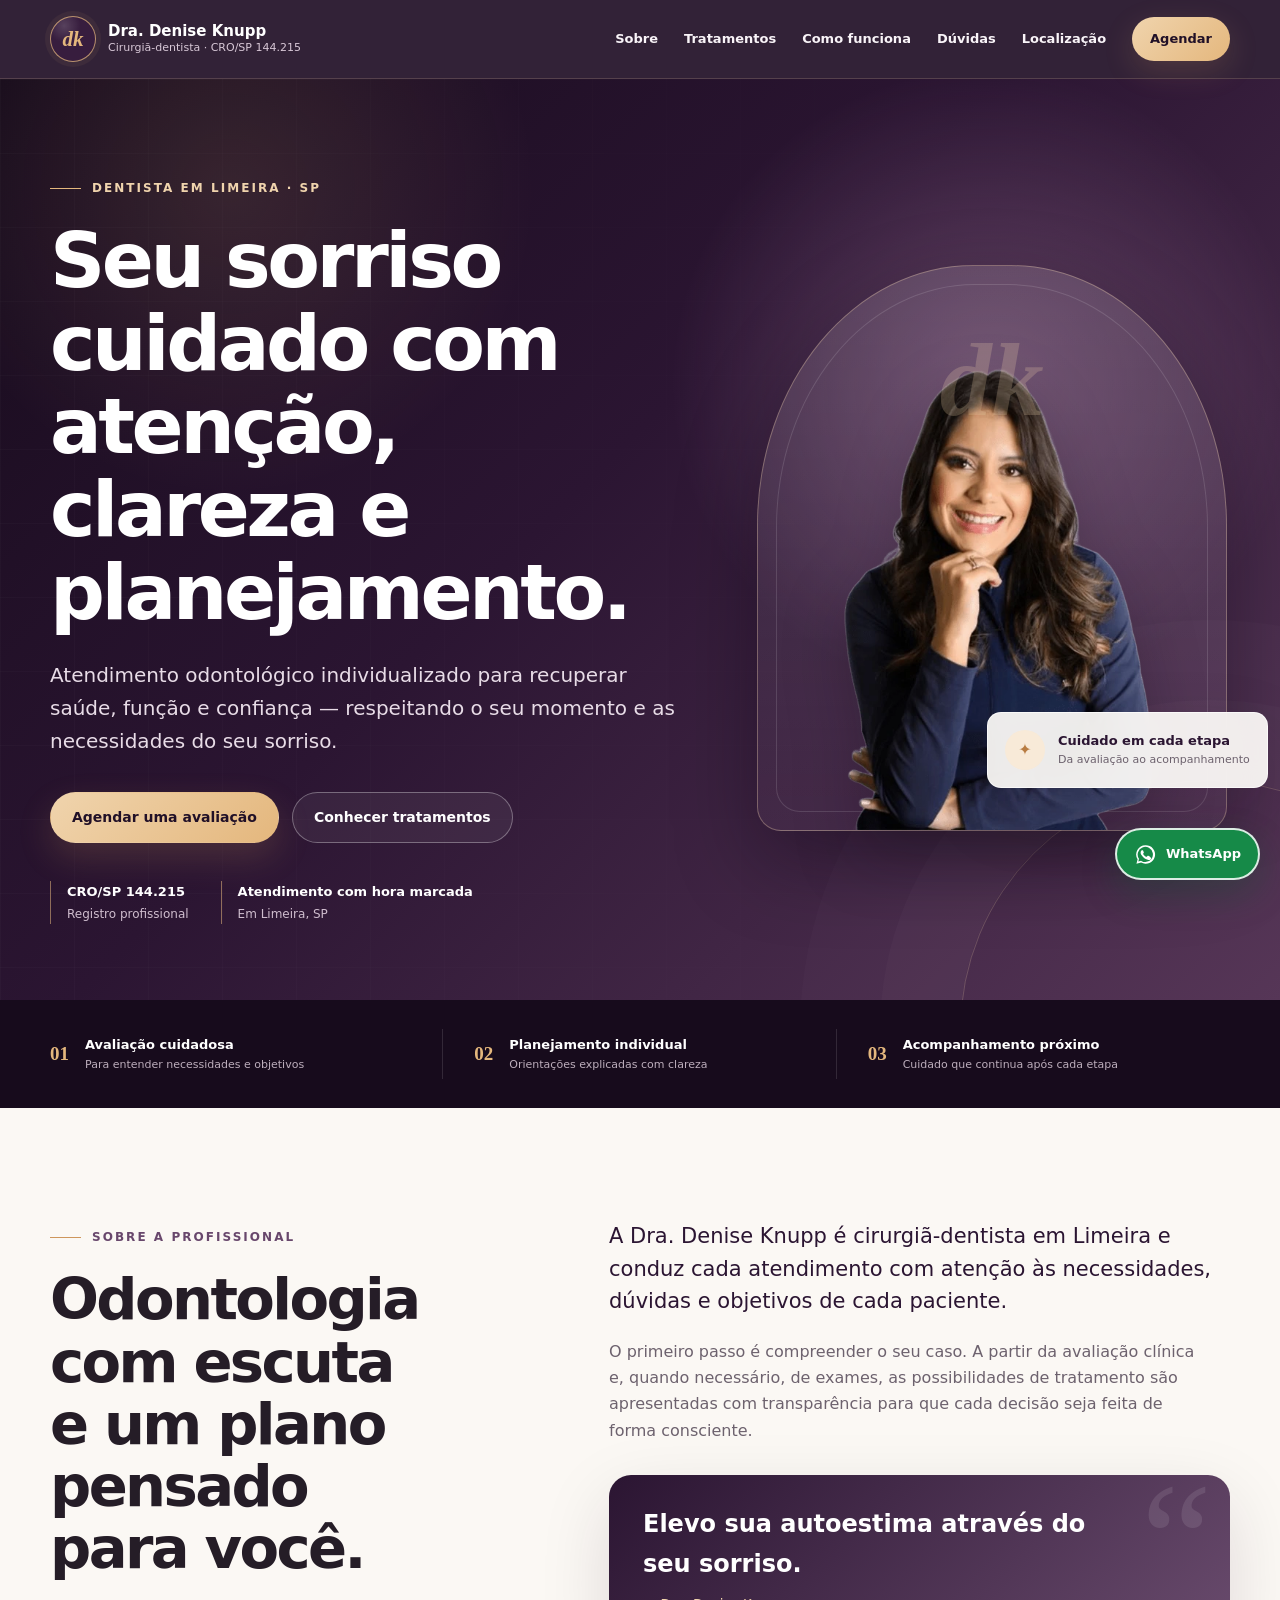
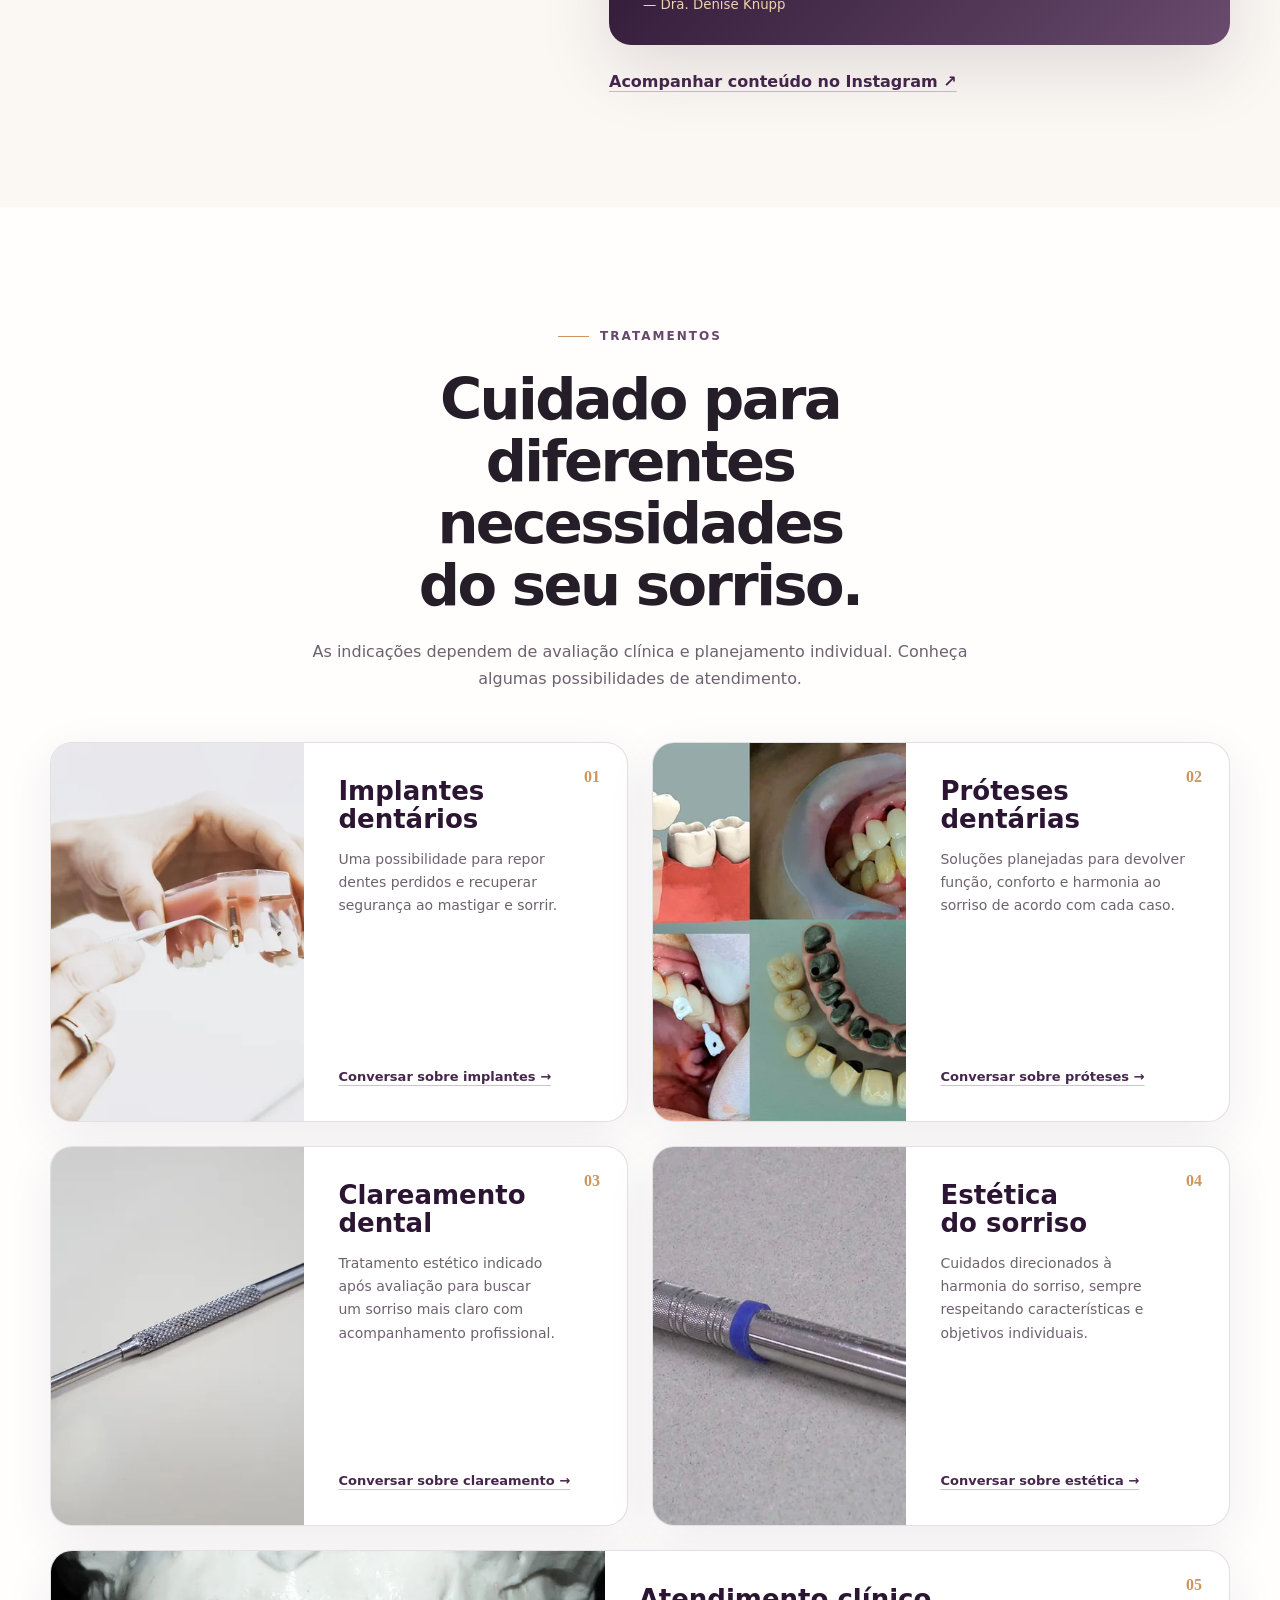
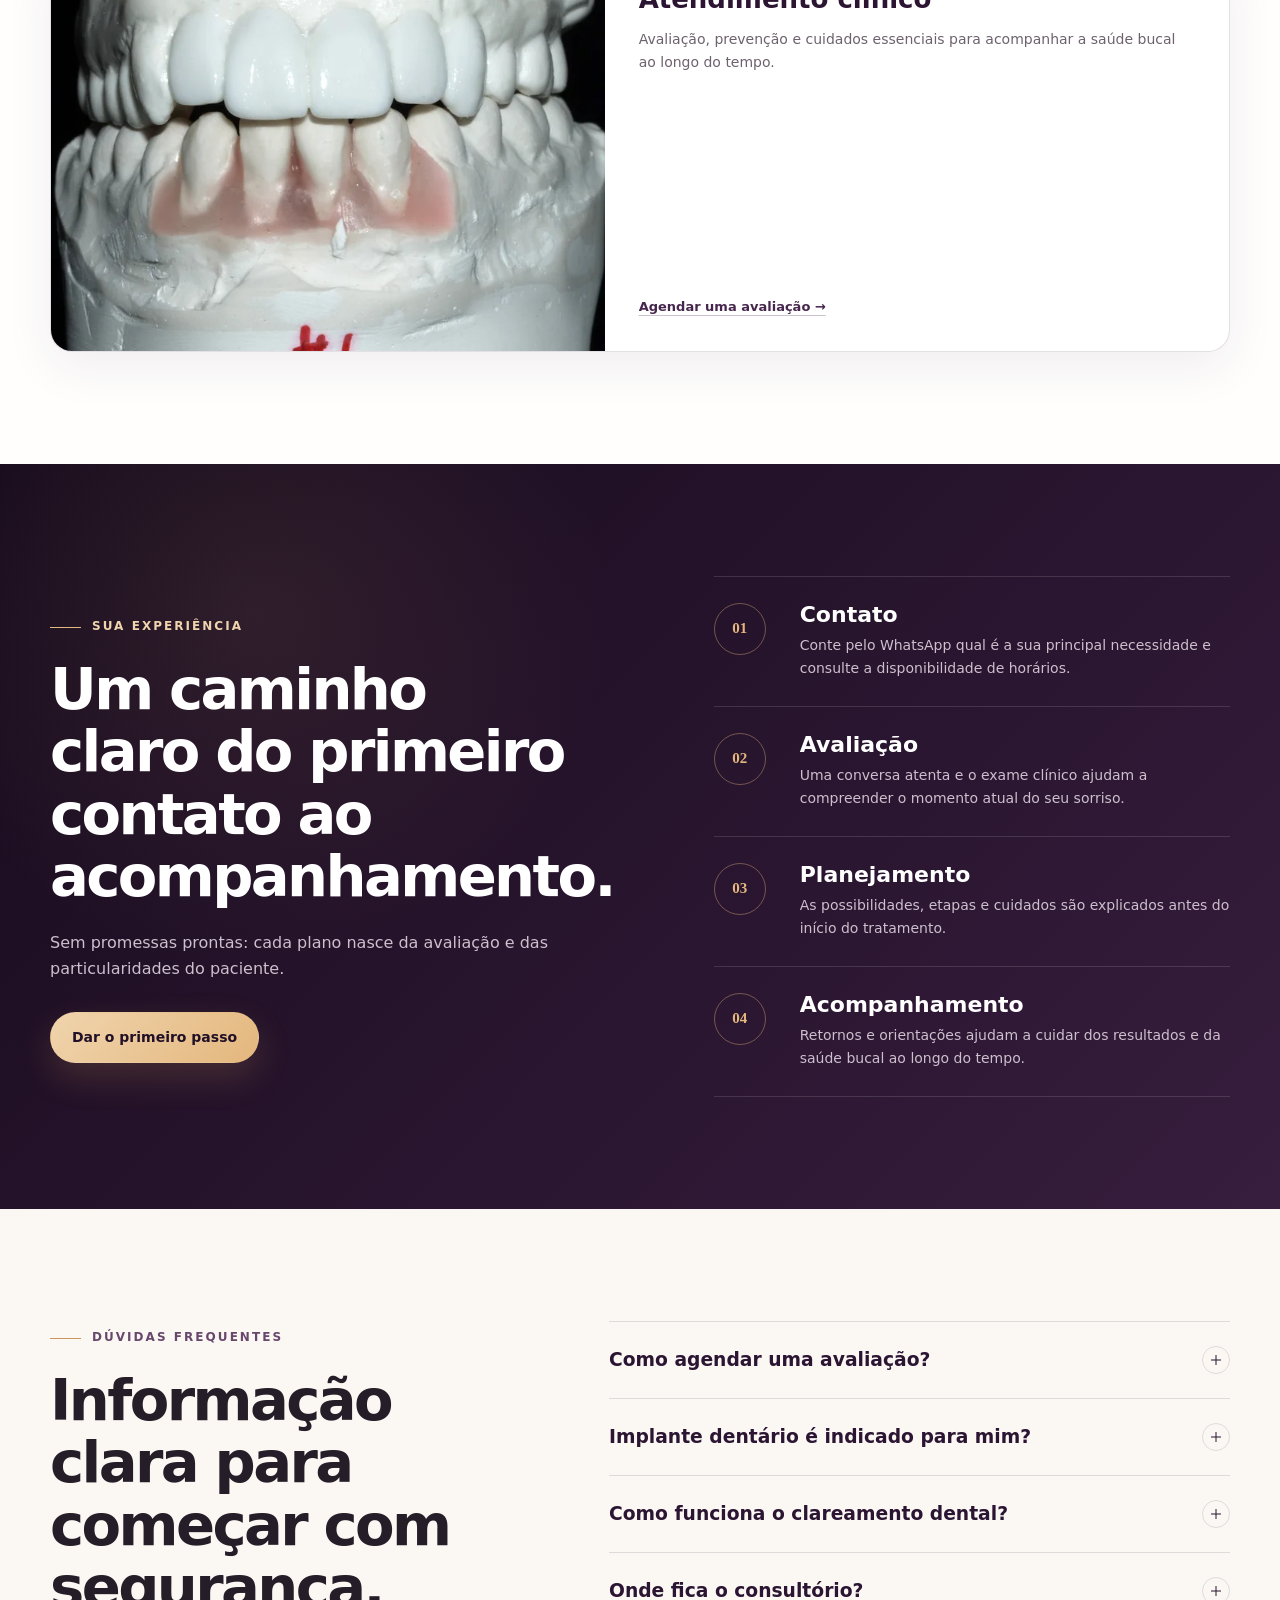
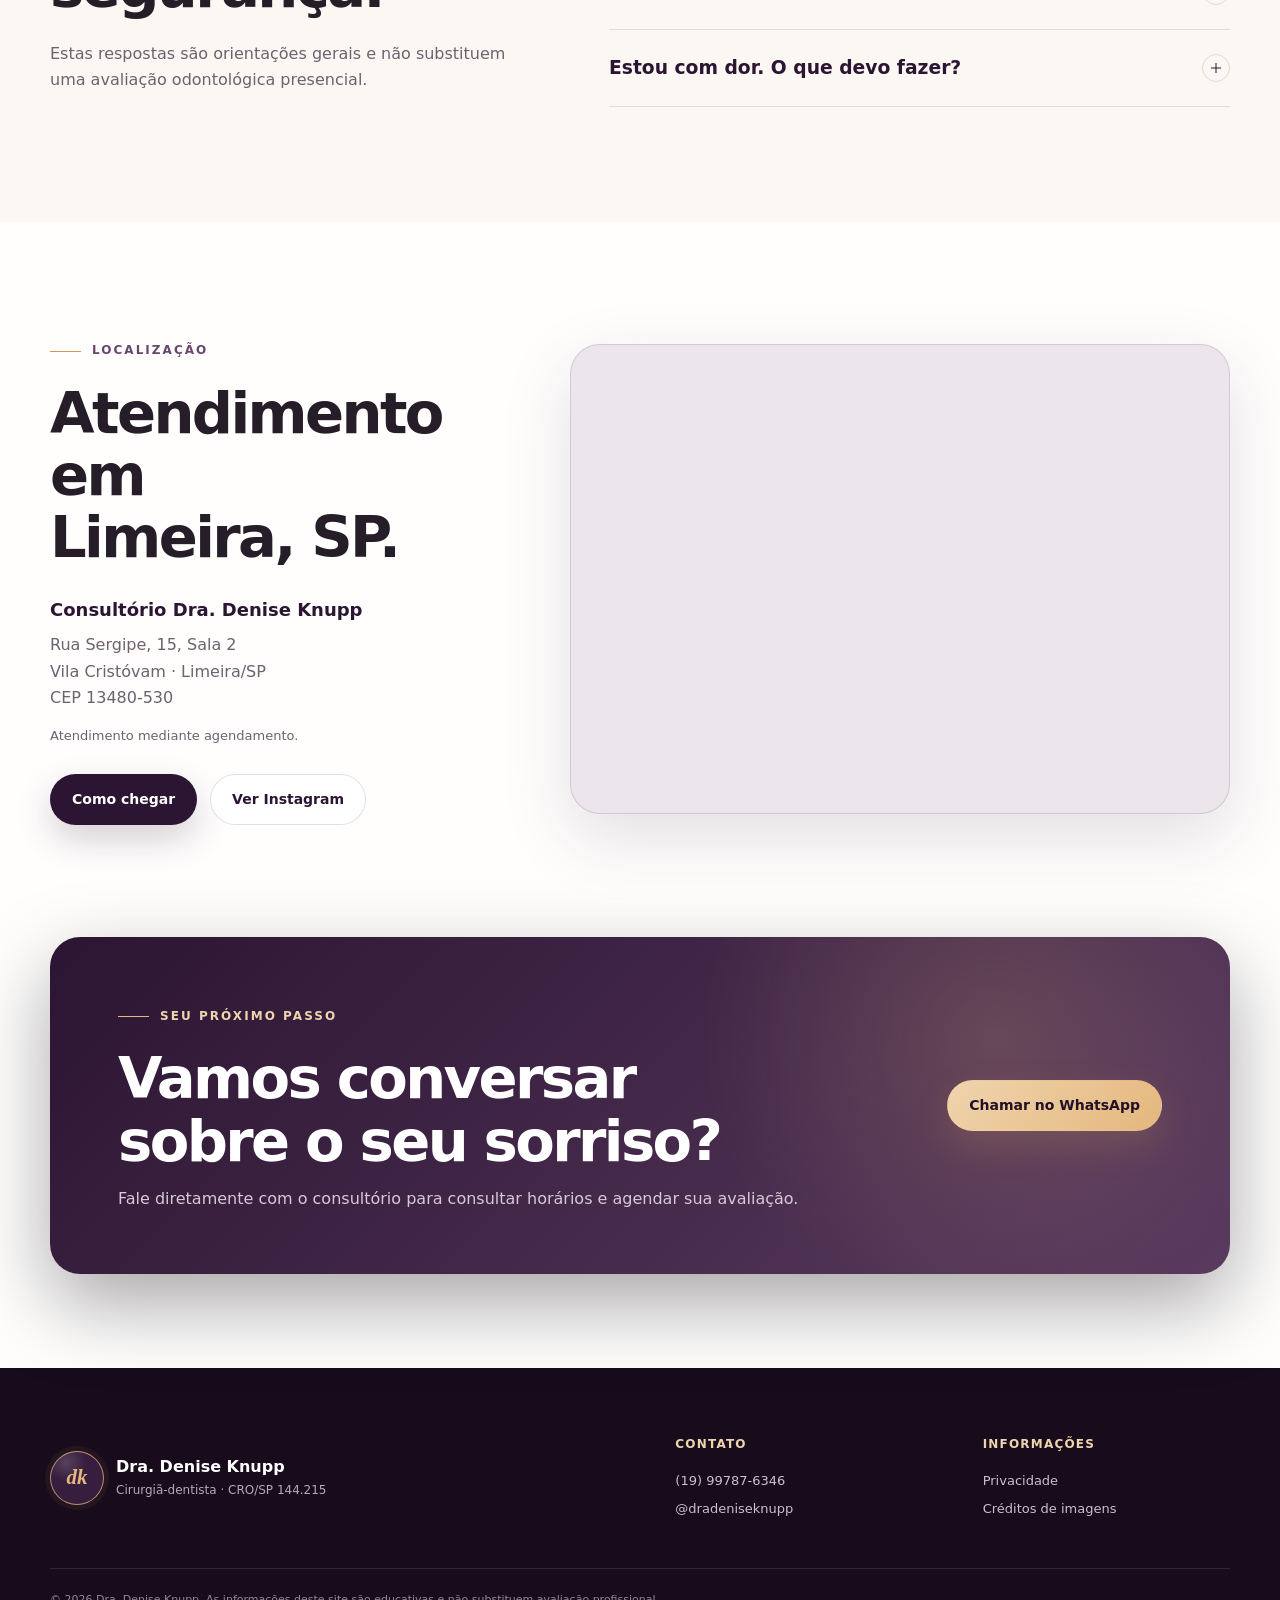
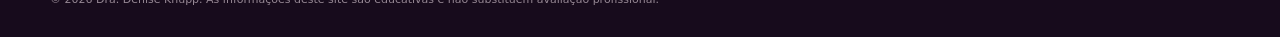
==== commit 6ca95079: "Corrige mapa da localização" ====
--- a/index.html
+++ b/index.html
@@ -143,7 +143,14 @@
     <section class="section" id="localizacao">
       <div class="shell location-grid">
         <div class="location-copy reveal"><p class="eyebrow"><span></span>Localização</p><h2>Atendimento em Limeira, SP.</h2><address><strong>Consultório Dra. Denise Knupp</strong>Rua Sergipe, 15, Sala 2<br>Vila Cristóvam · Limeira/SP<br>CEP 13480-530</address><p class="location-note">Atendimento mediante agendamento.</p><div class="location-actions"><a class="button button-purple" data-track="maps-localizacao" href="https://www.google.com/maps/search/?api=1&query=Rua%20Sergipe%2015%20Sala%202%20Vila%20Crist%C3%B3vam%20Limeira%20SP" target="_blank" rel="noopener noreferrer">Como chegar</a><a class="button button-light" data-track="instagram-localizacao" href="https://www.instagram.com/dradeniseknupp/" target="_blank" rel="noopener noreferrer">Ver Instagram</a></div></div>
-        <div class="map-illustration reveal" role="img" aria-label="Representação da localização do consultório em Limeira"><div class="map-grid" aria-hidden="true"></div><div class="map-pin" aria-hidden="true"><span>dk</span></div><div class="map-label"><strong>Rua Sergipe, 15</strong><span>Vila Cristóvam · Limeira</span></div></div>
+        <div class="map-embed reveal">
+          <iframe
+            src="https://www.google.com/maps?q=Rua%20Sergipe%2C%2015%2C%20Vila%20Crist%C3%B3vam%2C%20Limeira%20-%20SP%2C%2013480-530&output=embed"
+            title="Mapa do consultório da Dra. Denise Knupp em Limeira"
+            loading="lazy"
+            referrerpolicy="no-referrer-when-downgrade"
+            allowfullscreen></iframe>
+        </div>
       </div>
     </section>
 
--- a/style.css
+++ b/style.css
@@ -157,13 +157,8 @@
 .location-copy address strong { margin-bottom: 3px; color: var(--purple-900); font-size: 18px; }
 .location-note { color: var(--muted); font-size: 13px; }
 .location-actions { margin-top: 27px; }
-.map-illustration { position: relative; min-height: 470px; overflow: hidden; border: 1px solid var(--line); border-radius: 30px; background: #ede5ec; box-shadow: var(--shadow); }
-.map-grid { position: absolute; inset: -10%; opacity: .55; background: linear-gradient(25deg, transparent 44%, #fff 45%, #fff 49%, transparent 50%), linear-gradient(110deg, transparent 44%, #d2c3d0 45%, #d2c3d0 49%, transparent 50%), linear-gradient(160deg, transparent 43%, #fff 44%, #fff 48%, transparent 49%); background-size: 220px 180px, 190px 210px, 260px 190px; transform: rotate(-6deg); }
-.map-pin { position: absolute; top: 45%; left: 55%; width: 72px; height: 72px; display: grid; place-items: center; border: 7px solid rgba(255,255,255,.86); border-radius: 50% 50% 50% 0; color: var(--gold-500); background: var(--purple-900); box-shadow: 0 16px 30px rgba(43,21,50,.25); transform: rotate(-45deg); }
-.map-pin span { font: italic 700 25px Georgia, serif; transform: rotate(45deg); }
-.map-label { position: absolute; right: 27px; bottom: 27px; display: grid; min-width: 240px; padding: 17px 20px; border: 1px solid rgba(255,255,255,.75); border-radius: var(--radius-sm); background: rgba(255,255,255,.9); box-shadow: var(--shadow); backdrop-filter: blur(12px); }
-.map-label strong { color: var(--purple-900); }
-.map-label span { color: var(--muted); font-size: 12px; }
+.map-embed { position: relative; min-height: 470px; overflow: hidden; border: 1px solid var(--line); border-radius: 30px; background: #ede5ec; box-shadow: var(--shadow); }
+.map-embed iframe { position: absolute; inset: 0; width: 100%; height: 100%; border: 0; }
 
 .final-cta { padding: 0 0 94px; }
 .final-card { display: flex; align-items: center; justify-content: space-between; gap: 50px; padding: 62px 68px; border-radius: 30px; color: white; background: radial-gradient(circle at 80% 30%, rgba(228,183,125,.18), transparent 30%), linear-gradient(135deg, var(--purple-900), #5a3a5f); box-shadow: var(--shadow-dark); }
@@ -237,7 +232,7 @@
   .process-intro { max-width: 680px; }
   .faq-grid { gap: 32px; }
   .location-grid { gap: 40px; }
-  .map-illustration { min-height: 380px; }
+  .map-embed { min-height: 380px; }
   .final-card { align-items: flex-start; flex-direction: column; padding: 48px; }
   .footer-grid { grid-template-columns: 1.4fr .8fr .8fr; gap: 30px; }
 }
@@ -265,8 +260,7 @@
   .treatment-content { min-height: 285px; padding: 30px; }
   .process-list li { grid-template-columns: 50px 1fr; gap: 15px; }
   .process-list > li > span { width: 44px; height: 44px; }
-  .map-illustration { min-height: 340px; }
-  .map-label { right: 16px; bottom: 16px; left: 16px; min-width: 0; }
+  .map-embed { min-height: 340px; border-radius: 22px; }
   .final-cta { padding-bottom: 70px; }
   .final-card { padding: 37px 28px; }
   .final-card .button { width: 100%; }
